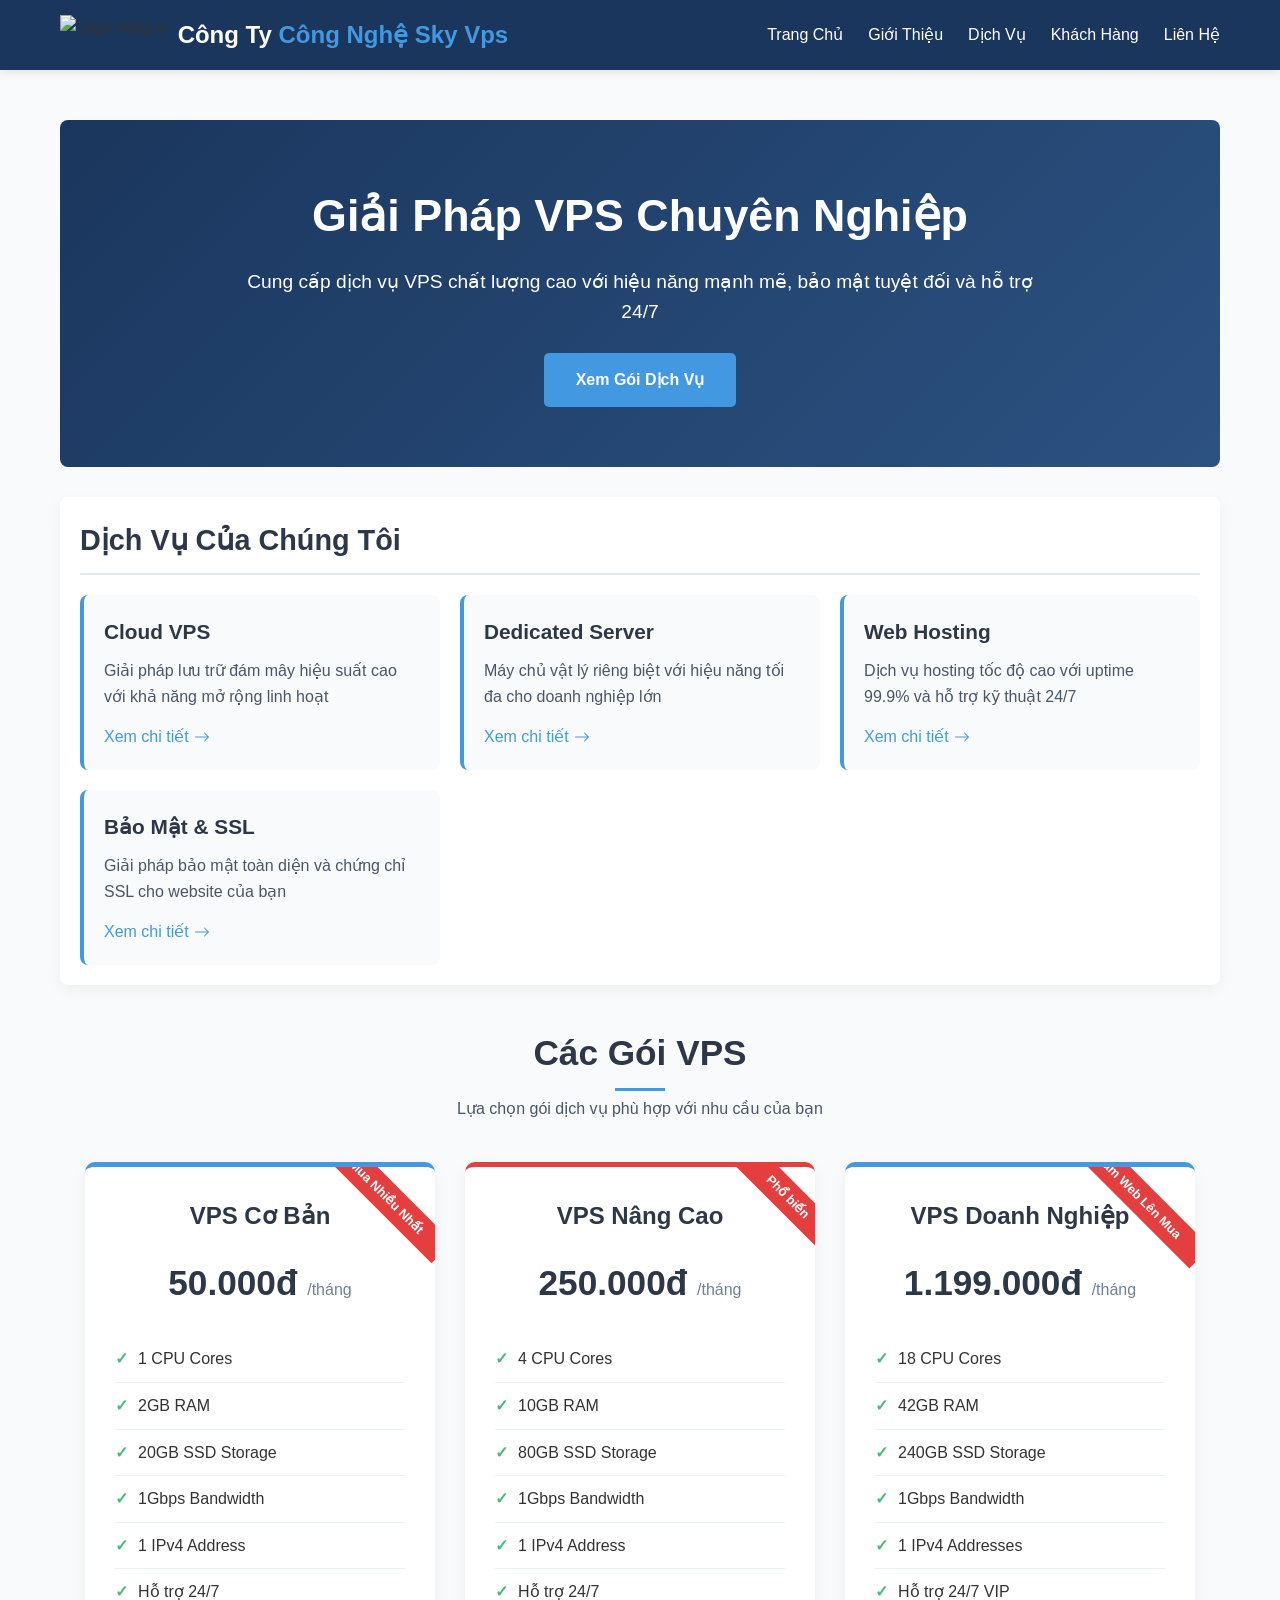
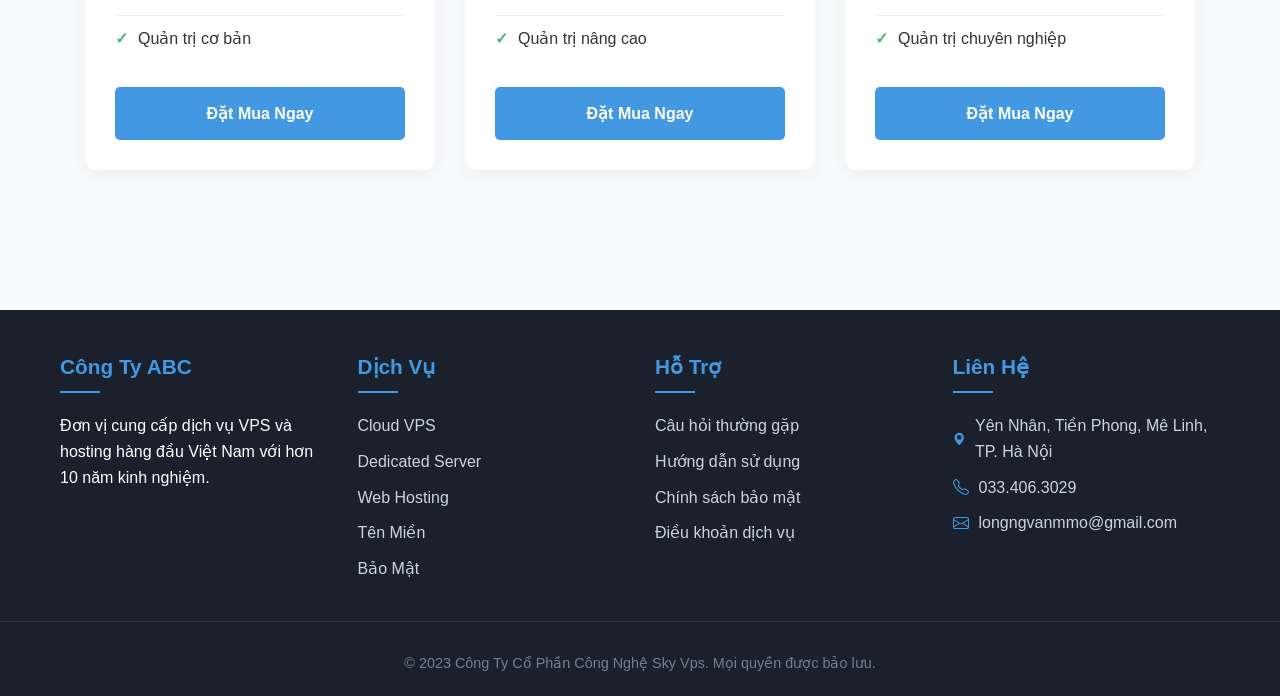
==== index.html @ 47dfc9ba "index.html" ====
<!DOCTYPE html>
<html lang="vi">
<head>
    <meta charset="UTF-8">
    <meta name="viewport" content="width=device-width, initial-scale=1.0">
    <title>Dịch Vụ VPS Chuyên Nghiệp | Công Ty Công Nghệ Sky Vps</title>
    <style>
        /* Reset CSS */
        * {
            margin: 0;
            padding: 0;
            box-sizing: border-box;
            font-family: 'Segoe UI', Tahoma, Geneva, Verdana, sans-serif;
        }
        
        body {
            background-color: #f8fafc;
            color: #333;
            line-height: 1.6;
        }
        
        /* Header & Navigation */
        .company-header {
            background-color: #1a365d;
            padding: 15px 0;
            box-shadow: 0 2px 10px rgba(0, 0, 0, 0.1);
        }
        
        .header-container {
            max-width: 1200px;
            margin: 0 auto;
            display: flex;
            justify-content: space-between;
            align-items: center;
            padding: 0 20px;
        }
        
        .logo {
            display: flex;
            align-items: center;
        }
        
        .logo img {
            height: 40px;
            margin-right: 10px;
        }
        
        .logo-text {
            color: white;
            font-weight: bold;
            font-size: 1.5rem;
        }
        
        .logo-text span {
            color: #4299e1;
        }
        
        nav ul {
            display: flex;
            list-style: none;
        }
        
        nav ul li {
            margin-left: 25px;
            position: relative;
        }
        
        nav ul li a {
            color: white;
            text-decoration: none;
            font-weight: 500;
            transition: color 0.3s;
            padding: 5px 0;
            position: relative;
        }
        
        nav ul li a:hover {
            color: #4299e1;
        }
        
        nav ul li a::after {
            content: '';
            position: absolute;
            width: 0;
            height: 2px;
            background: #4299e1;
            bottom: 0;
            left: 0;
            transition: width 0.3s;
        }
        
        nav ul li a:hover::after {
            width: 100%;
        }
        
        /* Main Content */
        .container {
            max-width: 1200px;
            margin: 0 auto;
            padding: 20px;
        }
        
        .hero {
            background: linear-gradient(135deg, #1a365d 0%, #2c5282 100%);
            color: white;
            padding: 60px 20px;
            text-align: center;
            border-radius: 8px;
            margin: 30px 0;
            position: relative;
            overflow: hidden;
        }
        
        .hero::before {
            content: '';
            position: absolute;
            top: 0;
            right: 0;
            bottom: 0;
            left: 0;
            background: url('https://images.unsplash.com/photo-1551434678-e076c223a692?ixlib=rb-1.2.1&auto=format&fit=crop&w=1350&q=80') no-repeat center center;
            background-size: cover;
            opacity: 0.2;
        }
        
        .hero h1 {
            font-size: 2.8rem;
            margin-bottom: 15px;
            position: relative;
        }
        
        .hero p {
            font-size: 1.2rem;
            max-width: 800px;
            margin: 0 auto 25px;
            position: relative;
        }
        
        .cta-button {
            display: inline-block;
            background: #4299e1;
            color: white;
            padding: 12px 30px;
            border-radius: 5px;
            text-decoration: none;
            font-weight: bold;
            transition: all 0.3s;
            position: relative;
            border: 2px solid transparent;
        }
        
        .cta-button:hover {
            background: transparent;
            border-color: #4299e1;
            transform: translateY(-3px);
            box-shadow: 0 5px 15px rgba(66, 153, 225, 0.3);
        }
        
        /* Services Menu */
        .services-menu {
            background: white;
            border-radius: 8px;
            box-shadow: 0 5px 15px rgba(0, 0, 0, 0.05);
            padding: 20px;
            margin-bottom: 40px;
        }
        
        .services-menu h2 {
            color: #2d3748;
            font-size: 1.8rem;
            margin-bottom: 20px;
            padding-bottom: 10px;
            border-bottom: 2px solid #e2e8f0;
        }
        
        .services-grid {
            display: grid;
            grid-template-columns: repeat(auto-fill, minmax(280px, 1fr));
            gap: 20px;
        }
        
        .service-card {
            background: #f8fafc;
            border-radius: 8px;
            padding: 20px;
            transition: all 0.3s;
            border-left: 4px solid #4299e1;
        }
        
        .service-card:hover {
            transform: translateY(-5px);
            box-shadow: 0 10px 20px rgba(0, 0, 0, 0.1);
        }
        
        .service-card h3 {
            color: #2d3748;
            margin-bottom: 10px;
            font-size: 1.3rem;
        }
        
        .service-card p {
            color: #4a5568;
            margin-bottom: 15px;
        }
        
        .service-link {
            color: #4299e1;
            text-decoration: none;
            font-weight: 500;
            display: inline-flex;
            align-items: center;
        }
        
        .service-link:hover {
            text-decoration: underline;
        }
        
        .service-link svg {
            margin-left: 5px;
            transition: transform 0.3s;
        }
        
        .service-link:hover svg {
            transform: translateX(5px);
        }
        
        /* VPS Plans */
        .section-title {
            text-align: center;
            margin-bottom: 40px;
        }
        
        .section-title h2 {
            font-size: 2.2rem;
            color: #2d3748;
            margin-bottom: 15px;
            position: relative;
            display: inline-block;
        }
        
        .section-title h2::after {
            content: '';
            position: absolute;
            width: 50px;
            height: 3px;
            background: #4299e1;
            bottom: -10px;
            left: 50%;
            transform: translateX(-50%);
        }
        
        .section-title p {
            color: #4a5568;
            max-width: 700px;
            margin: 0 auto;
        }
        
        .plans {
            display: flex;
            flex-wrap: wrap;
            justify-content: center;
            gap: 30px;
            margin-bottom: 60px;
        }
        
        .plan {
            background: white;
            border-radius: 10px;
            box-shadow: 0 5px 15px rgba(0, 0, 0, 0.05);
            padding: 30px;
            flex: 1;
            min-width: 280px;
            max-width: 350px;
            transition: all 0.3s ease;
            border-top: 5px solid #4299e1;
            position: relative;
            overflow: hidden;
        }
        
        .plan:hover {
            transform: translateY(-10px);
            box-shadow: 0 15px 30px rgba(0, 0, 0, 0.1);
        }
        
        .popular-badge {
            position: absolute;
            top: 15px;
            right: -30px;
            background: #e53e3e;
            color: white;
            padding: 5px 30px;
            transform: rotate(45deg);
            font-size: 0.8rem;
            font-weight: bold;
        }
        
        .plan.popular {
            border-top-color: #e53e3e;
        }
        
        .plan h3 {
            color: #2d3748;
            font-size: 1.5rem;
            margin-bottom: 15px;
            text-align: center;
        }
        
        .price {
            font-size: 2.2rem;
            color: #2d3748;
            text-align: center;
            margin: 20px 0;
            font-weight: bold;
        }
        
        .price span {
            font-size: 1rem;
            color: #718096;
            font-weight: normal;
        }
        
        .features {
            list-style: none;
            margin: 25px 0;
        }
        
        .features li {
            padding: 10px 0;
            border-bottom: 1px solid #edf2f7;
            display: flex;
            align-items: center;
        }
        
        .features li::before {
            content: '✓';
            color: #48bb78;
            margin-right: 10px;
            font-weight: bold;
        }
        
        .features li:last-child {
            border-bottom: none;
        }
        
        .btn {
            display: block;
            background: #4299e1;
            color: white;
            text-align: center;
            padding: 12px;
            border-radius: 5px;
            text-decoration: none;
            font-weight: bold;
            transition: all 0.3s ease;
            margin-top: 20px;
            border: 2px solid transparent;
        }
        
        .btn:hover {
            background: white;
            color: #4299e1;
            border-color: #4299e1;
        }
        
        /* Footer */
        footer {
            background: #1a202c;
            color: white;
            padding: 40px 0 20px;
            margin-top: 60px;
        }
        
        .footer-container {
            max-width: 1200px;
            margin: 0 auto;
            display: grid;
            grid-template-columns: repeat(auto-fit, minmax(250px, 1fr));
            gap: 30px;
            padding: 0 20px;
        }
        
        .footer-column h3 {
            color: #4299e1;
            margin-bottom: 20px;
            font-size: 1.3rem;
            position: relative;
            padding-bottom: 10px;
        }
        
        .footer-column h3::after {
            content: '';
            position: absolute;
            width: 40px;
            height: 2px;
            background: #4299e1;
            bottom: 0;
            left: 0;
        }
        
        .footer-column ul {
            list-style: none;
        }
        
        .footer-column ul li {
            margin-bottom: 10px;
        }
        
        .footer-column ul li a {
            color: #cbd5e0;
            text-decoration: none;
            transition: color 0.3s;
        }
        
        .footer-column ul li a:hover {
            color: #4299e1;
        }
        
        .contact-info {
            color: #cbd5e0;
        }
        
        .contact-info p {
            margin-bottom: 10px;
            display: flex;
            align-items: center;
        }
        
        .contact-info svg {
            margin-right: 10px;
            color: #4299e1;
        }
        
        .copyright {
            text-align: center;
            padding-top: 30px;
            margin-top: 30px;
            border-top: 1px solid #2d3748;
            color: #718096;
            font-size: 0.9rem;
        }
        
        /* Responsive */
        @media (max-width: 768px) {
            .header-container {
                flex-direction: column;
                text-align: center;
            }
            
            nav ul {
                margin-top: 20px;
                flex-wrap: wrap;
                justify-content: center;
            }
            
            nav ul li {
                margin: 5px 15px;
            }
            
            .hero h1 {
                font-size: 2rem;
            }
            
            .plans {
                flex-direction: column;
                align-items: center;
            }
            
            .plan {
                width: 100%;
                max-width: 100%;
            }
        }
    </style>
</head>
<body>
    <!-- Header with Navigation -->
    <header class="company-header">
        <div class="header-container">
            <div class="logo">
                <img src="https://via.placeholder.com/40x40" alt="Logo công ty">
                <div class="logo-text">Công Ty <span>Công Nghệ Sky Vps</span></div>
            </div>
            <nav>
                <ul>
                    <li><a href="#">Trang Chủ</a></li>
                    <li><a href="#">Giới Thiệu</a></li>
                    <li><a href="#">Dịch Vụ</a></li>
                    <li><a href="#">Khách Hàng</a></li>
                    <li><a href="#">Liên Hệ</a></li>
                </ul>
            </nav>
        </div>
    </header>
    
    <div class="container">
        <!-- Hero Section -->
        <section class="hero">
            <h1>Giải Pháp VPS Chuyên Nghiệp</h1>
            <p>Cung cấp dịch vụ VPS chất lượng cao với hiệu năng mạnh mẽ, bảo mật tuyệt đối và hỗ trợ 24/7</p>
            <a href="#vps-plans" class="cta-button">Xem Gói Dịch Vụ</a>
        </section>
        
        <!-- Services Menu -->
        <section class="services-menu">
            <h2>Dịch Vụ Của Chúng Tôi</h2>
            <div class="services-grid">
                <div class="service-card">
                    <h3>Cloud VPS</h3>
                    <p>Giải pháp lưu trữ đám mây hiệu suất cao với khả năng mở rộng linh hoạt</p>
                    <a href="#" class="service-link">
                        Xem chi tiết
                        <svg width="16" height="16" fill="currentColor" viewBox="0 0 16 16">
                            <path fill-rule="evenodd" d="M1 8a.5.5 0 0 1 .5-.5h11.793l-3.147-3.146a.5.5 0 0 1 .708-.708l4 4a.5.5 0 0 1 0 .708l-4 4a.5.5 0 0 1-.708-.708L13.293 8.5H1.5A.5.5 0 0 1 1 8z"/>
                        </svg>
                    </a>
                </div>
                
                <div class="service-card">
                    <h3>Dedicated Server</h3>
                    <p>Máy chủ vật lý riêng biệt với hiệu năng tối đa cho doanh nghiệp lớn</p>
                    <a href="#" class="service-link">
                        Xem chi tiết
                        <svg width="16" height="16" fill="currentColor" viewBox="0 0 16 16">
                            <path fill-rule="evenodd" d="M1 8a.5.5 0 0 1 .5-.5h11.793l-3.147-3.146a.5.5 0 0 1 .708-.708l4 4a.5.5 0 0 1 0 .708l-4 4a.5.5 0 0 1-.708-.708L13.293 8.5H1.5A.5.5 0 0 1 1 8z"/>
                        </svg>
                    </a>
                </div>
                
                <div class="service-card">
                    <h3>Web Hosting</h3>
                    <p>Dịch vụ hosting tốc độ cao với uptime 99.9% và hỗ trợ kỹ thuật 24/7</p>
                    <a href="#" class="service-link">
                        Xem chi tiết
                        <svg width="16" height="16" fill="currentColor" viewBox="0 0 16 16">
                            <path fill-rule="evenodd" d="M1 8a.5.5 0 0 1 .5-.5h11.793l-3.147-3.146a.5.5 0 0 1 .708-.708l4 4a.5.5 0 0 1 0 .708l-4 4a.5.5 0 0 1-.708-.708L13.293 8.5H1.5A.5.5 0 0 1 1 8z"/>
                        </svg>
                    </a>
                </div>
                
                <div class="service-card">
                    <h3>Bảo Mật & SSL</h3>
                    <p>Giải pháp bảo mật toàn diện và chứng chỉ SSL cho website của bạn</p>
                    <a href="#" class="service-link">
                        Xem chi tiết
                        <svg width="16" height="16" fill="currentColor" viewBox="0 0 16 16">
                            <path fill-rule="evenodd" d="M1 8a.5.5 0 0 1 .5-.5h11.793l-3.147-3.146a.5.5 0 0 1 .708-.708l4 4a.5.5 0 0 1 0 .708l-4 4a.5.5 0 0 1-.708-.708L13.293 8.5H1.5A.5.5 0 0 1 1 8z"/>
                        </svg>
                    </a>
                </div>
            </div>
        </section>
        
        <!-- VPS Plans -->
        <section id="vps-plans">
            <div class="section-title">
                <h2>Các Gói VPS</h2>
                <p>Lựa chọn gói dịch vụ phù hợp với nhu cầu của bạn</p>
            </div>
            
            <div class="plans">
                <div class="plan">
                    <div class="popular-badge">Mua Nhiều Nhất</div>
                    <h3>VPS Cơ Bản</h3>
                    <div class="price">50.000đ <span>/tháng</span></div>
                    <ul class="features">
                        <li>1 CPU Cores</li>
                        <li>2GB RAM</li>
                        <li>20GB SSD Storage</li>
                        <li>1Gbps Bandwidth</li>
                        <li>1 IPv4 Address</li>
                        <li>Hỗ trợ 24/7</li>
                        <li>Quản trị cơ bản</li>
                    </ul>
                    <a href="payment.html?plan=VPS Cơ Bản&price=50000" class="btn">Đặt Mua Ngay</a>
                </div>
                
                <div class="plan popular">
                    <div class="popular-badge">Phổ biến</div>
                    <h3>VPS Nâng Cao</h3>
                    <div class="price">250.000đ <span>/tháng</span></div>
                    <ul class="features">
                        <li>4 CPU Cores</li>
                        <li>10GB RAM</li>
                        <li>80GB SSD Storage</li>
                        <li>1Gbps Bandwidth</li>
                        <li>1 IPv4 Address</li>
                        <li>Hỗ trợ 24/7</li>
                        <li>Quản trị nâng cao</li>
                    </ul>
                    <a href="payment.html?plan=VPS Nâng Cao&price=250000" class="btn">Đặt Mua Ngay</a>
                </div>
                
                <div class="plan">
                    <div class="popular-badge">Làm Web Lên Mua</div>
                    <h3>VPS Doanh Nghiệp</h3>
                    <div class="price">1.199.000đ <span>/tháng</span></div>
                    <ul class="features">
                        <li>18 CPU Cores</li>
                        <li>42GB RAM</li>
                        <li>240GB SSD Storage</li>
                        <li>1Gbps Bandwidth</li>
                        <li>1 IPv4 Addresses</li>
                        <li>Hỗ trợ 24/7 VIP</li>
                        <li>Quản trị chuyên nghiệp</li>
                    </ul>
                    <a href="payment.html?plan=VPS Doanh Nghiệp&price=1199000" class="btn">Đặt Mua Ngay</a>
                </div>
            </div>
        </section>
    </div>
    
    <!-- Footer -->
    <footer>
        <div class="footer-container">
            <div class="footer-column">
                <h3>Công Ty ABC</h3>
                <p>Đơn vị cung cấp dịch vụ VPS và hosting hàng đầu Việt Nam với hơn 10 năm kinh nghiệm.</p>
            </div>
            
            <div class="footer-column">
                <h3>Dịch Vụ</h3>
                <ul>
                    <li><a href="#">Cloud VPS</a></li>
                    <li><a href="#">Dedicated Server</a></li>
                    <li><a href="#">Web Hosting</a></li>
                    <li><a href="#">Tên Miền</a></li>
                    <li><a href="#">Bảo Mật</a></li>
                </ul>
            </div>
            
            <div class="footer-column">
                <h3>Hỗ Trợ</h3>
                <ul>
                    <li><a href="#">Câu hỏi thường gặp</a></li>
                    <li><a href="#">Hướng dẫn sử dụng</a></li>
                    <li><a href="#">Chính sách bảo mật</a></li>
                    <li><a href="#">Điều khoản dịch vụ</a></li>
                </ul>
            </div>
            
            <div class="footer-column">
                <h3>Liên Hệ</h3>
                <div class="contact-info">
                    <p>
                        <svg width="16" height="16" fill="currentColor" viewBox="0 0 16 16">
                            <path d="M8 16s6-5.686 6-10A6 6 0 0 0 2 6c0 4.314 6 10 6 10zm0-7a3 3 0 1 1 0-6 3 3 0 0 1 0 6z"/>
                        </svg>
                        Yên Nhân, Tiền Phong, Mê Linh, TP. Hà Nội
                    </p>
                    <p>
                        <svg width="16" height="16" fill="currentColor" viewBox="0 0 16 16">
                            <path d="M3.654 1.328a.678.678 0 0 0-1.015-.063L1.605 2.3c-.483.484-.661 1.169-.45 1.77a17.568 17.568 0 0 0 4.168 6.608 17.569 17.569 0 0 0 6.608 4.168c.601.211 1.286.033 1.77-.45l1.034-1.034a.678.678 0 0 0-.063-1.015l-2.307-1.794a.678.678 0 0 0-.58-.122l-2.19.547a1.745 1.745 0 0 1-1.657-.459L5.482 8.062a1.745 1.745 0 0 1-.46-1.657l.548-2.19a.678.678 0 0 0-.122-.58L3.654 1.328zM1.884.511a1.745 1.745 0 0 1 2.612.163L6.29 2.98c.329.423.445.974.315 1.494l-.547 2.19a.678.678 0 0 0 .178.643l2.457 2.457a.678.678 0 0 0 .644.178l2.189-.547a1.745 1.745 0 0 1 1.494.315l2.306 1.794c.829.645.905 1.87.163 2.611l-1.034 1.034c-.74.74-1.846 1.065-2.877.702a18.634 18.634 0 0 1-7.01-4.42 18.634 18.634 0 0 1-4.42-7.009c-.362-1.03-.037-2.137.703-2.877L1.885.511z"/>
                        </svg>
                        033.406.3029
                    </p>
                    <p>
                        <svg width="16" height="16" fill="currentColor" viewBox="0 0 16 16">
                            <path d="M0 4a2 2 0 0 1 2-2h12a2 2 0 0 1 2 2v8a2 2 0 0 1-2 2H2a2 2 0 0 1-2-2V4zm2-1a1 1 0 0 0-1 1v.217l7 4.2 7-4.2V4a1 1 0 0 0-1-1H2zm13 2.383-4.758 2.855L15 11.114v-5.73zm-.034 6.878L9.271 8.82 8 9.583 6.728 8.82l-5.694 3.44A1 1 0 0 0 2 13h12a1 1 0 0 0 .966-.739zM1 11.114l4.758-2.876L1 5.383v5.73z"/>
                        </svg>
                        longngvanmmo@gmail.com
                    </p>
                </div>
            </div>
        </div>
        
        <div class="copyright">
            <p>© 2023 Công Ty Cổ Phần Công Nghệ Sky Vps. Mọi quyền được bảo lưu.</p>
        </div>
    </footer>
</body>
</html>
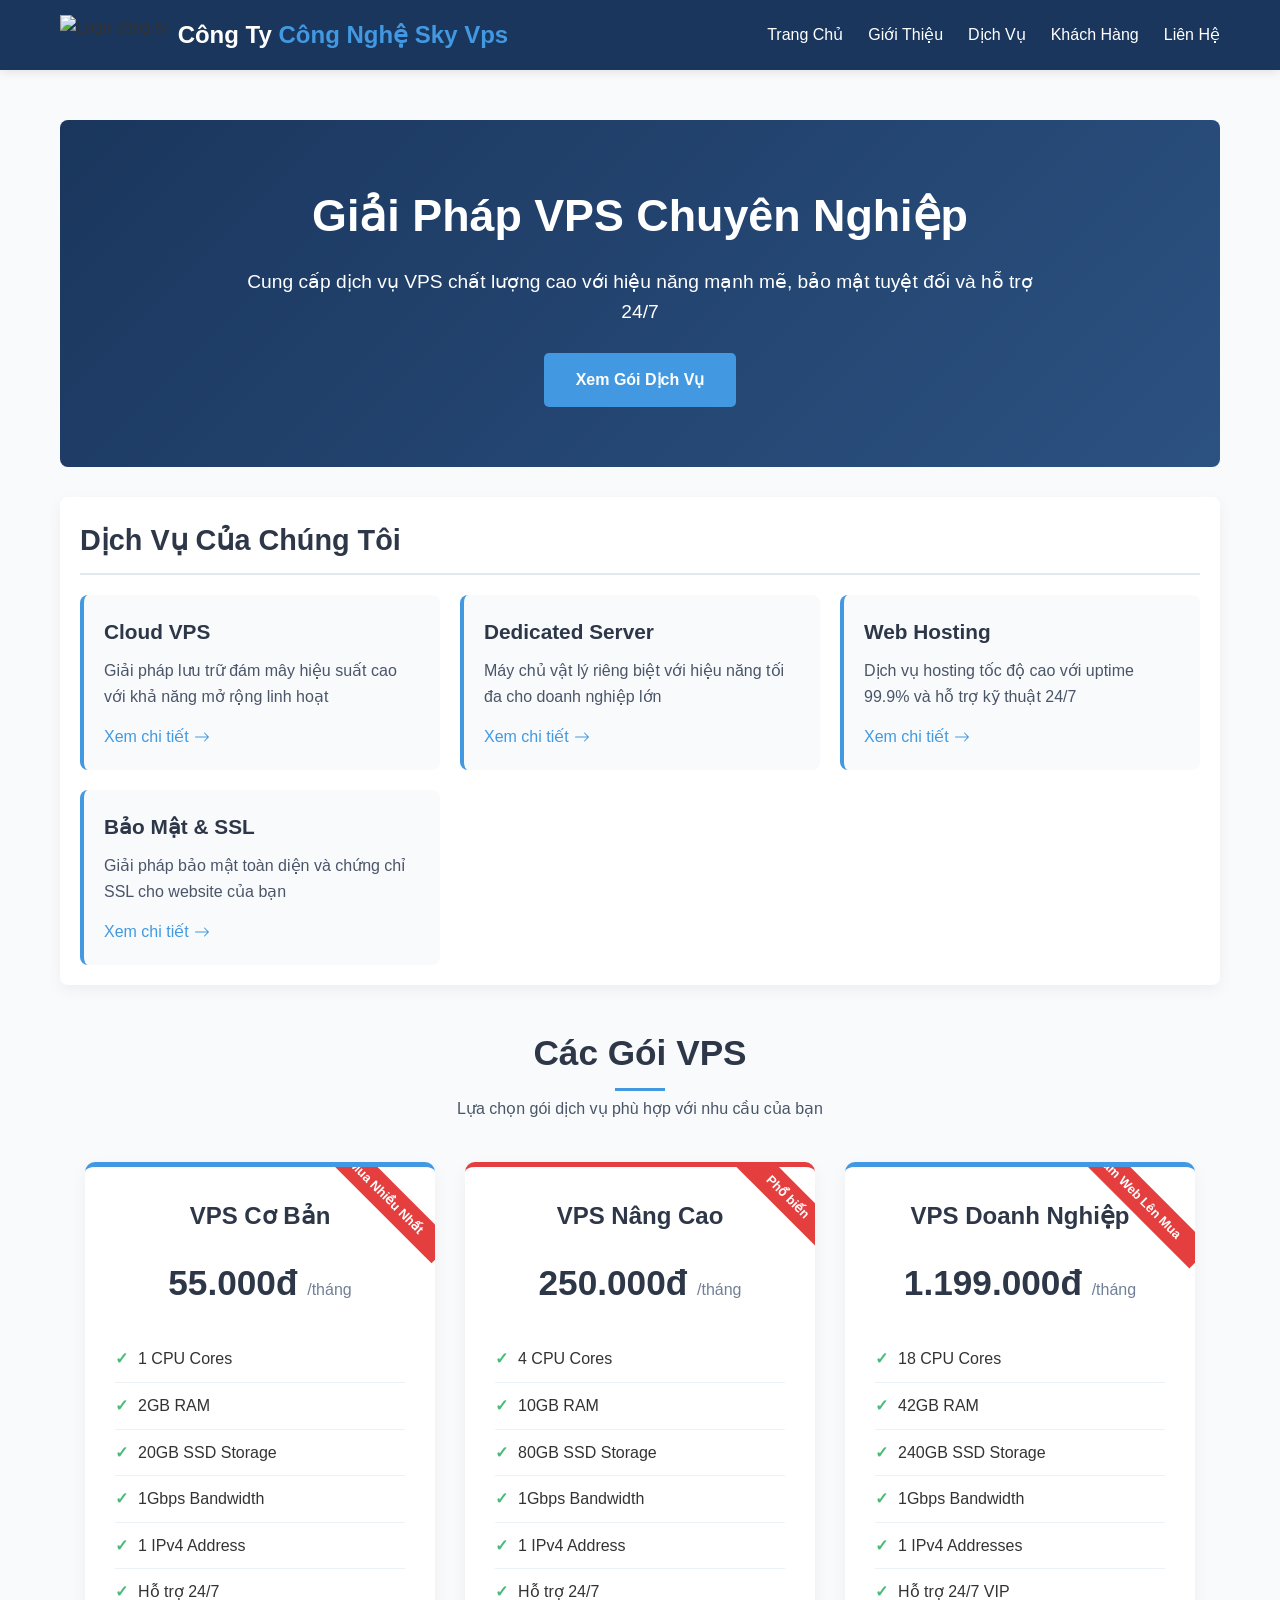
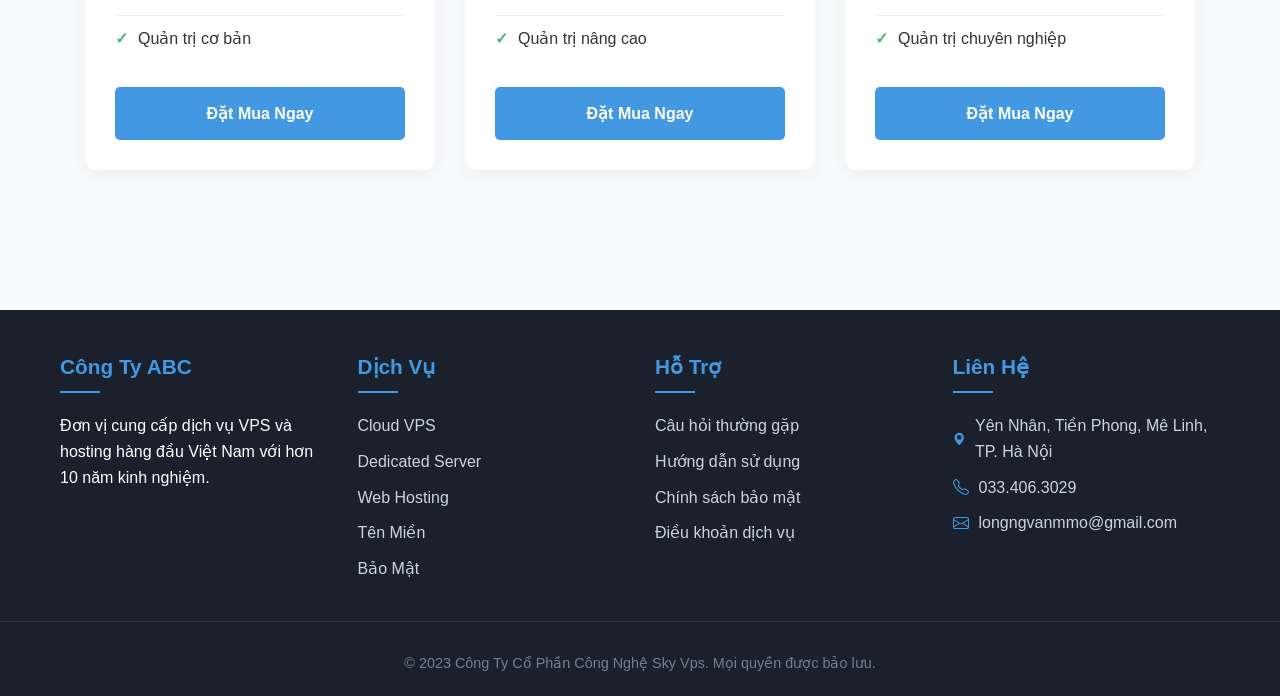
==== commit 7bf62679: "index.html" ====
--- a/index.html
+++ b/index.html
@@ -562,7 +562,7 @@
                 <div class="plan">
                     <div class="popular-badge">Mua Nhiều Nhất</div>
                     <h3>VPS Cơ Bản</h3>
-                    <div class="price">50.000đ <span>/tháng</span></div>
+                    <div class="price">55.000đ <span>/tháng</span></div>
                     <ul class="features">
                         <li>1 CPU Cores</li>
                         <li>2GB RAM</li>
@@ -572,7 +572,7 @@
                         <li>Hỗ trợ 24/7</li>
                         <li>Quản trị cơ bản</li>
                     </ul>
-                    <a href="payment.html?plan=VPS Cơ Bản&price=50000" class="btn">Đặt Mua Ngay</a>
+                    <a href="payment.html?plan=VPS Cơ Bản&price=55000" class="btn">Đặt Mua Ngay</a>
                 </div>
                 
                 <div class="plan popular">
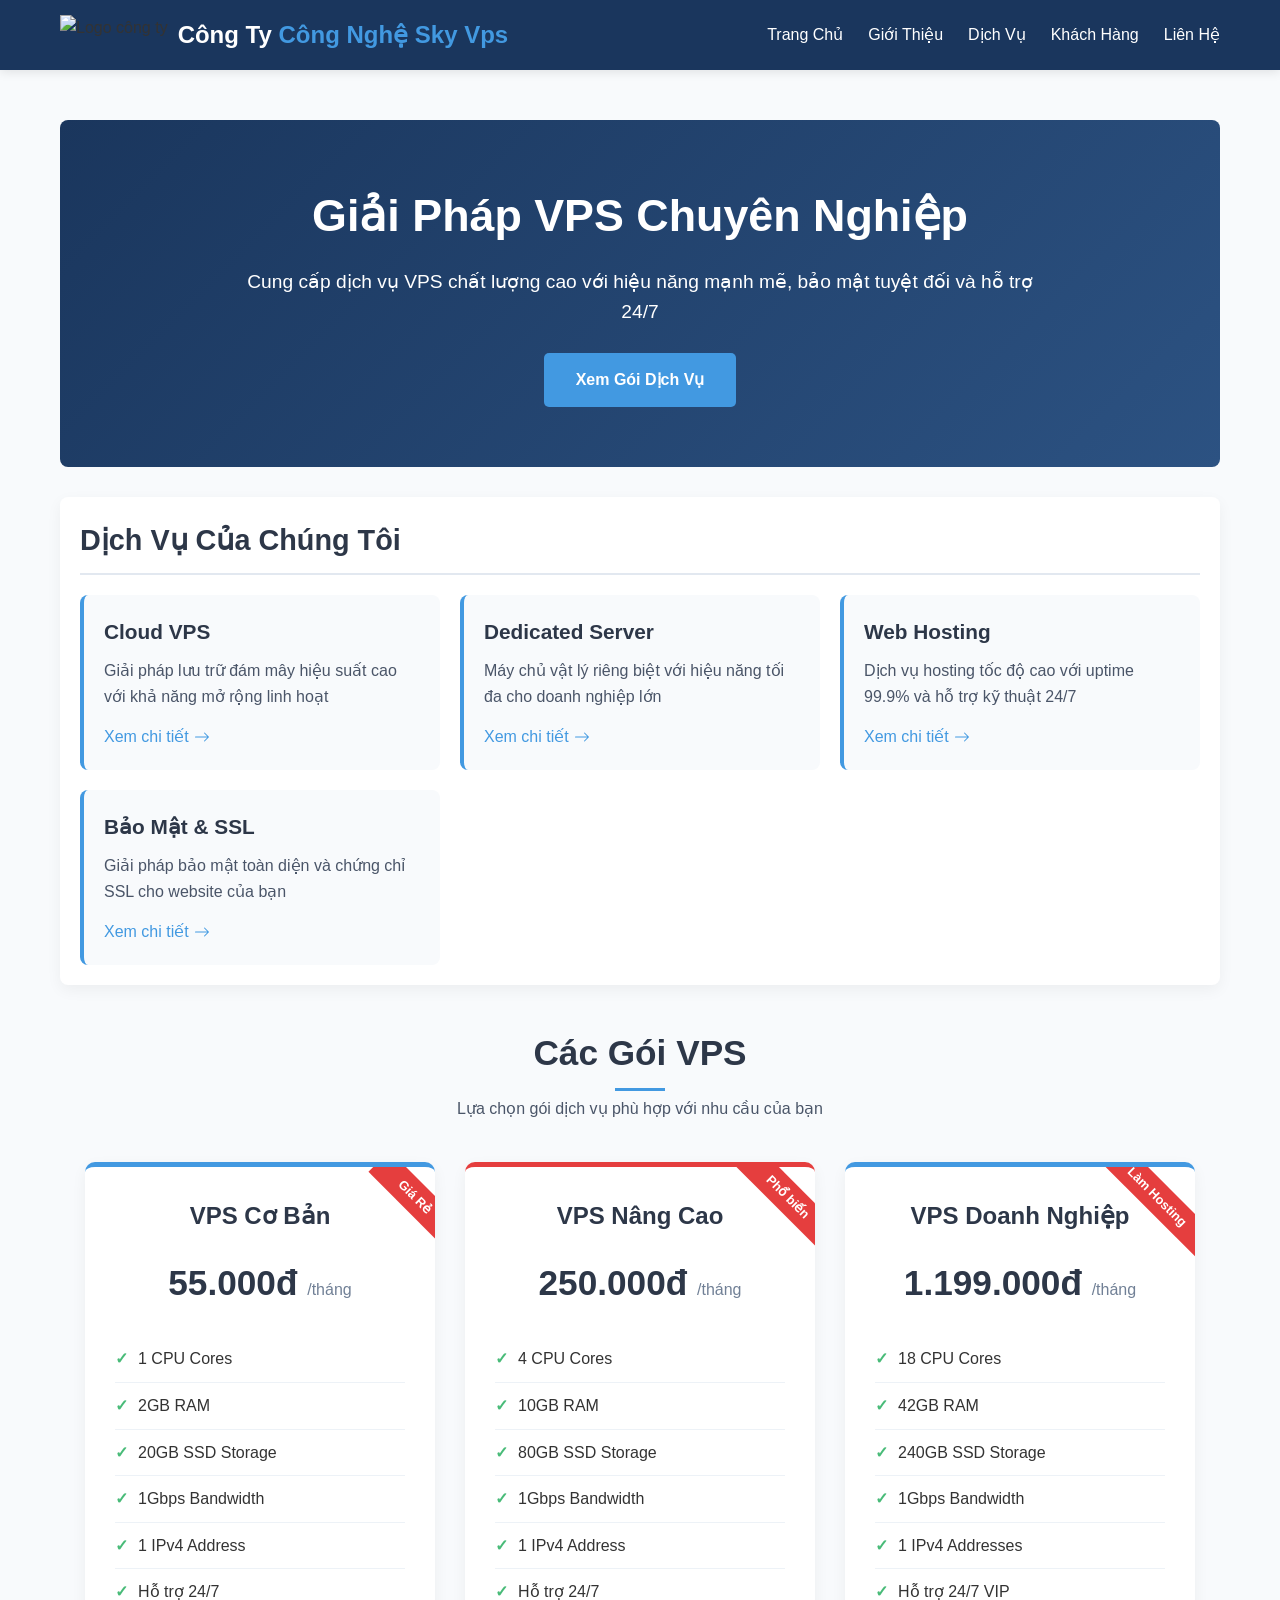
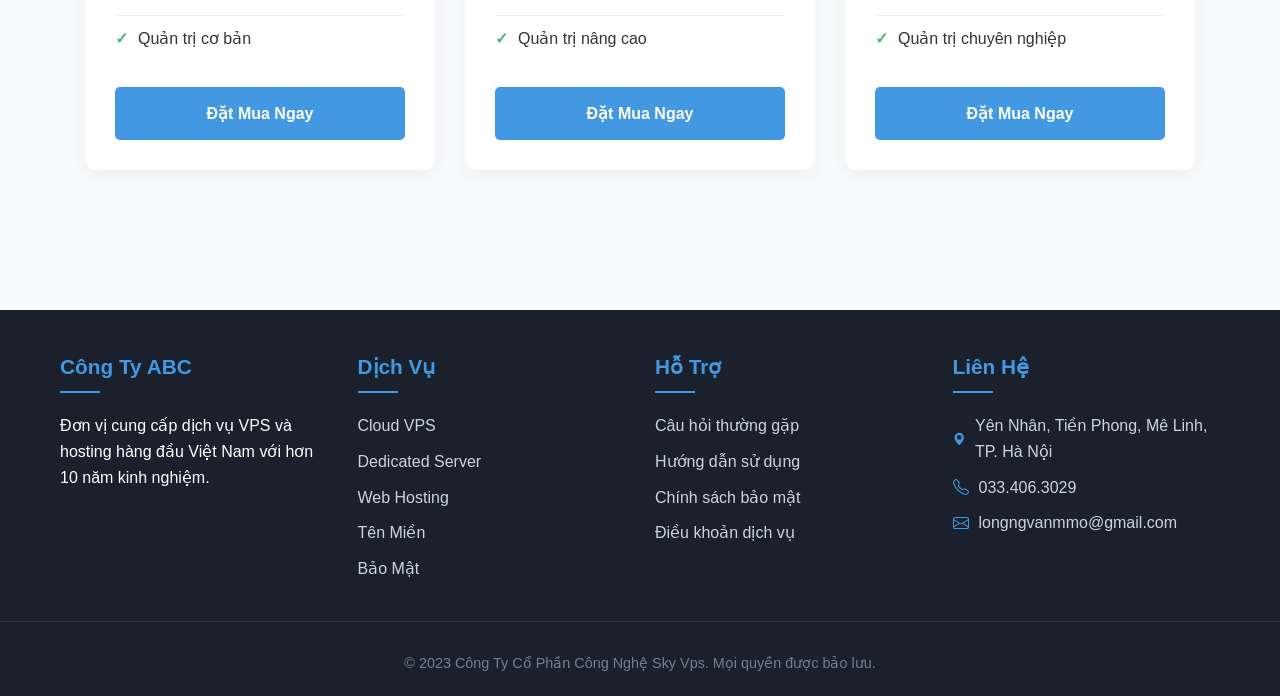
==== commit 869d8ac7: "index.html" ====
--- a/index.html
+++ b/index.html
@@ -560,7 +560,7 @@
             
             <div class="plans">
                 <div class="plan">
-                    <div class="popular-badge">Mua Nhiều Nhất</div>
+                    <div class="popular-badge">Giá Rẻ</div>
                     <h3>VPS Cơ Bản</h3>
                     <div class="price">55.000đ <span>/tháng</span></div>
                     <ul class="features">
@@ -592,7 +592,7 @@
                 </div>
                 
                 <div class="plan">
-                    <div class="popular-badge">Làm Web Lên Mua</div>
+                    <div class="popular-badge">Làm Hosting</div>
                     <h3>VPS Doanh Nghiệp</h3>
                     <div class="price">1.199.000đ <span>/tháng</span></div>
                     <ul class="features">
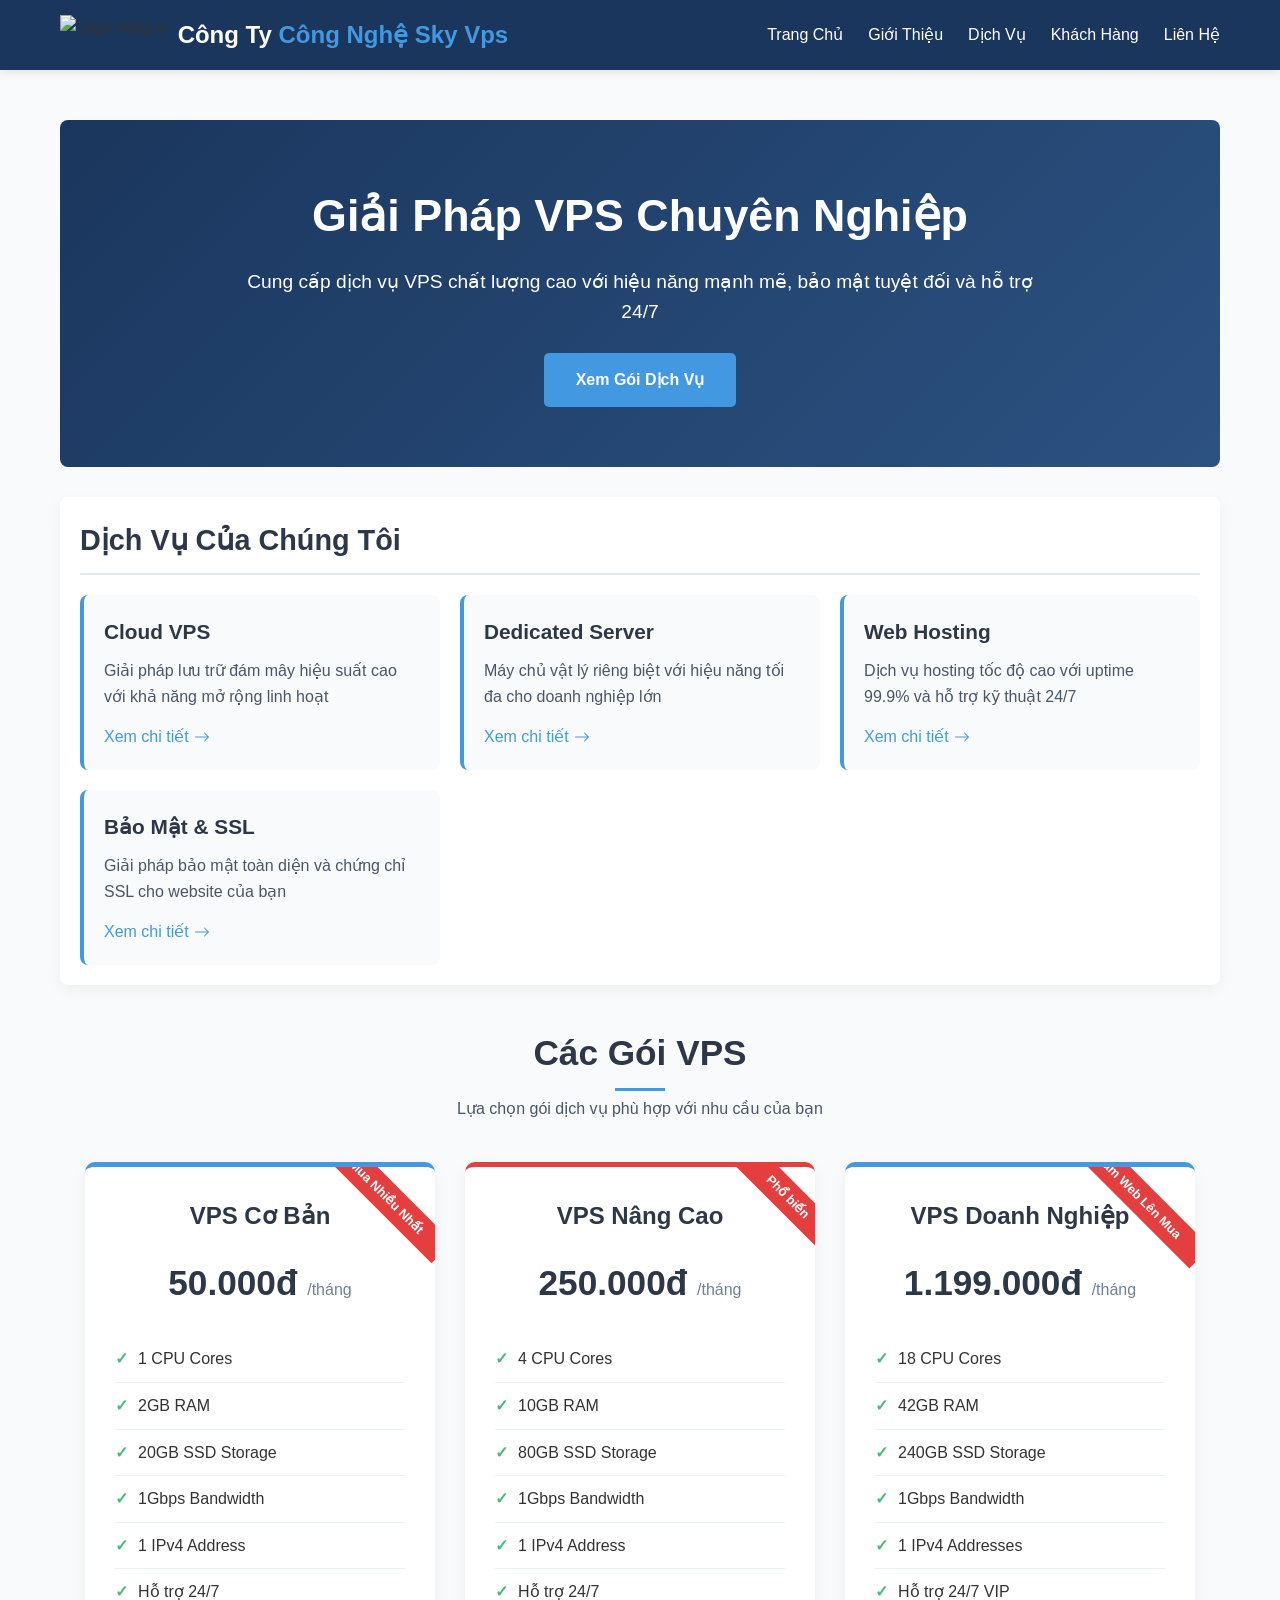
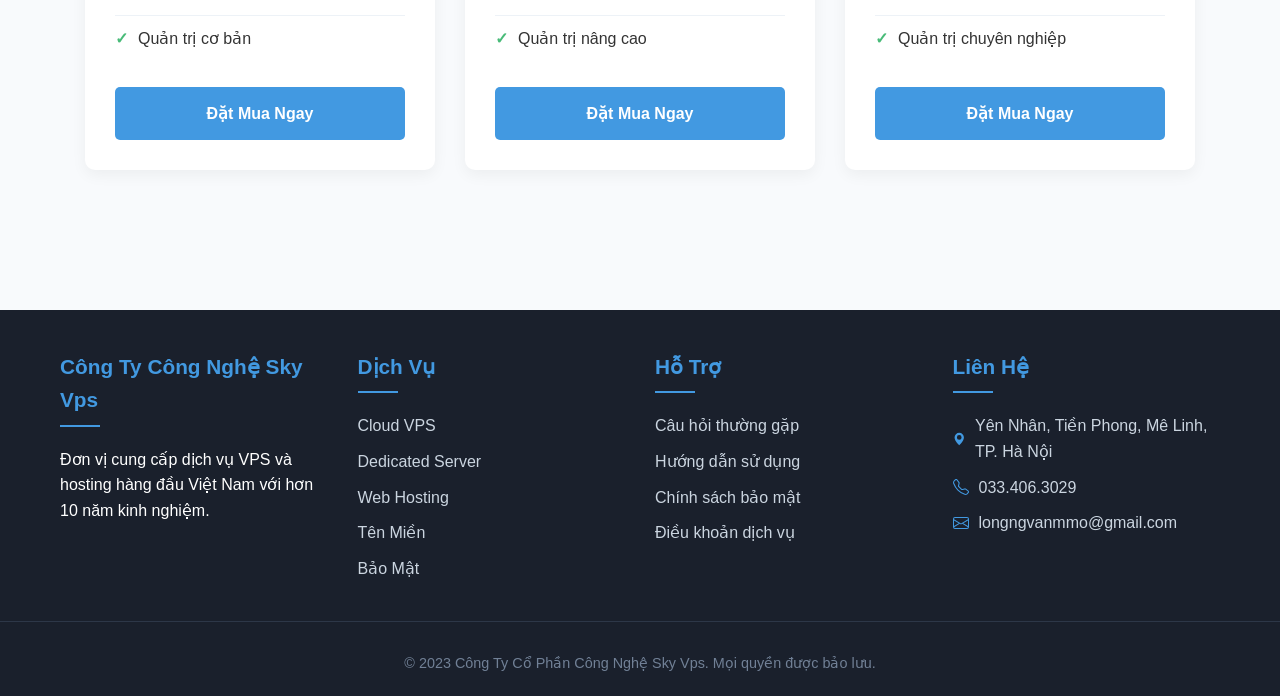
==== commit fe38ae78: "index.html" ====
--- a/index.html
+++ b/index.html
@@ -560,9 +560,9 @@
             
             <div class="plans">
                 <div class="plan">
-                    <div class="popular-badge">Giá Rẻ</div>
+                    <div class="popular-badge">Mua Nhiều Nhất</div>
                     <h3>VPS Cơ Bản</h3>
-                    <div class="price">55.000đ <span>/tháng</span></div>
+                    <div class="price">50.000đ <span>/tháng</span></div>
                     <ul class="features">
                         <li>1 CPU Cores</li>
                         <li>2GB RAM</li>
@@ -572,7 +572,7 @@
                         <li>Hỗ trợ 24/7</li>
                         <li>Quản trị cơ bản</li>
                     </ul>
-                    <a href="payment.html?plan=VPS Cơ Bản&price=55000" class="btn">Đặt Mua Ngay</a>
+                    <a href="payment.html?plan=VPS Cơ Bản&price=50000" class="btn">Đặt Mua Ngay</a>
                 </div>
                 
                 <div class="plan popular">
@@ -592,7 +592,7 @@
                 </div>
                 
                 <div class="plan">
-                    <div class="popular-badge">Làm Hosting</div>
+                    <div class="popular-badge">Làm Web Lên Mua</div>
                     <h3>VPS Doanh Nghiệp</h3>
                     <div class="price">1.199.000đ <span>/tháng</span></div>
                     <ul class="features">
@@ -614,7 +614,7 @@
     <footer>
         <div class="footer-container">
             <div class="footer-column">
-                <h3>Công Ty ABC</h3>
+                <h3>Công Ty Công Nghệ Sky Vps</h3>
                 <p>Đơn vị cung cấp dịch vụ VPS và hosting hàng đầu Việt Nam với hơn 10 năm kinh nghiệm.</p>
             </div>
             
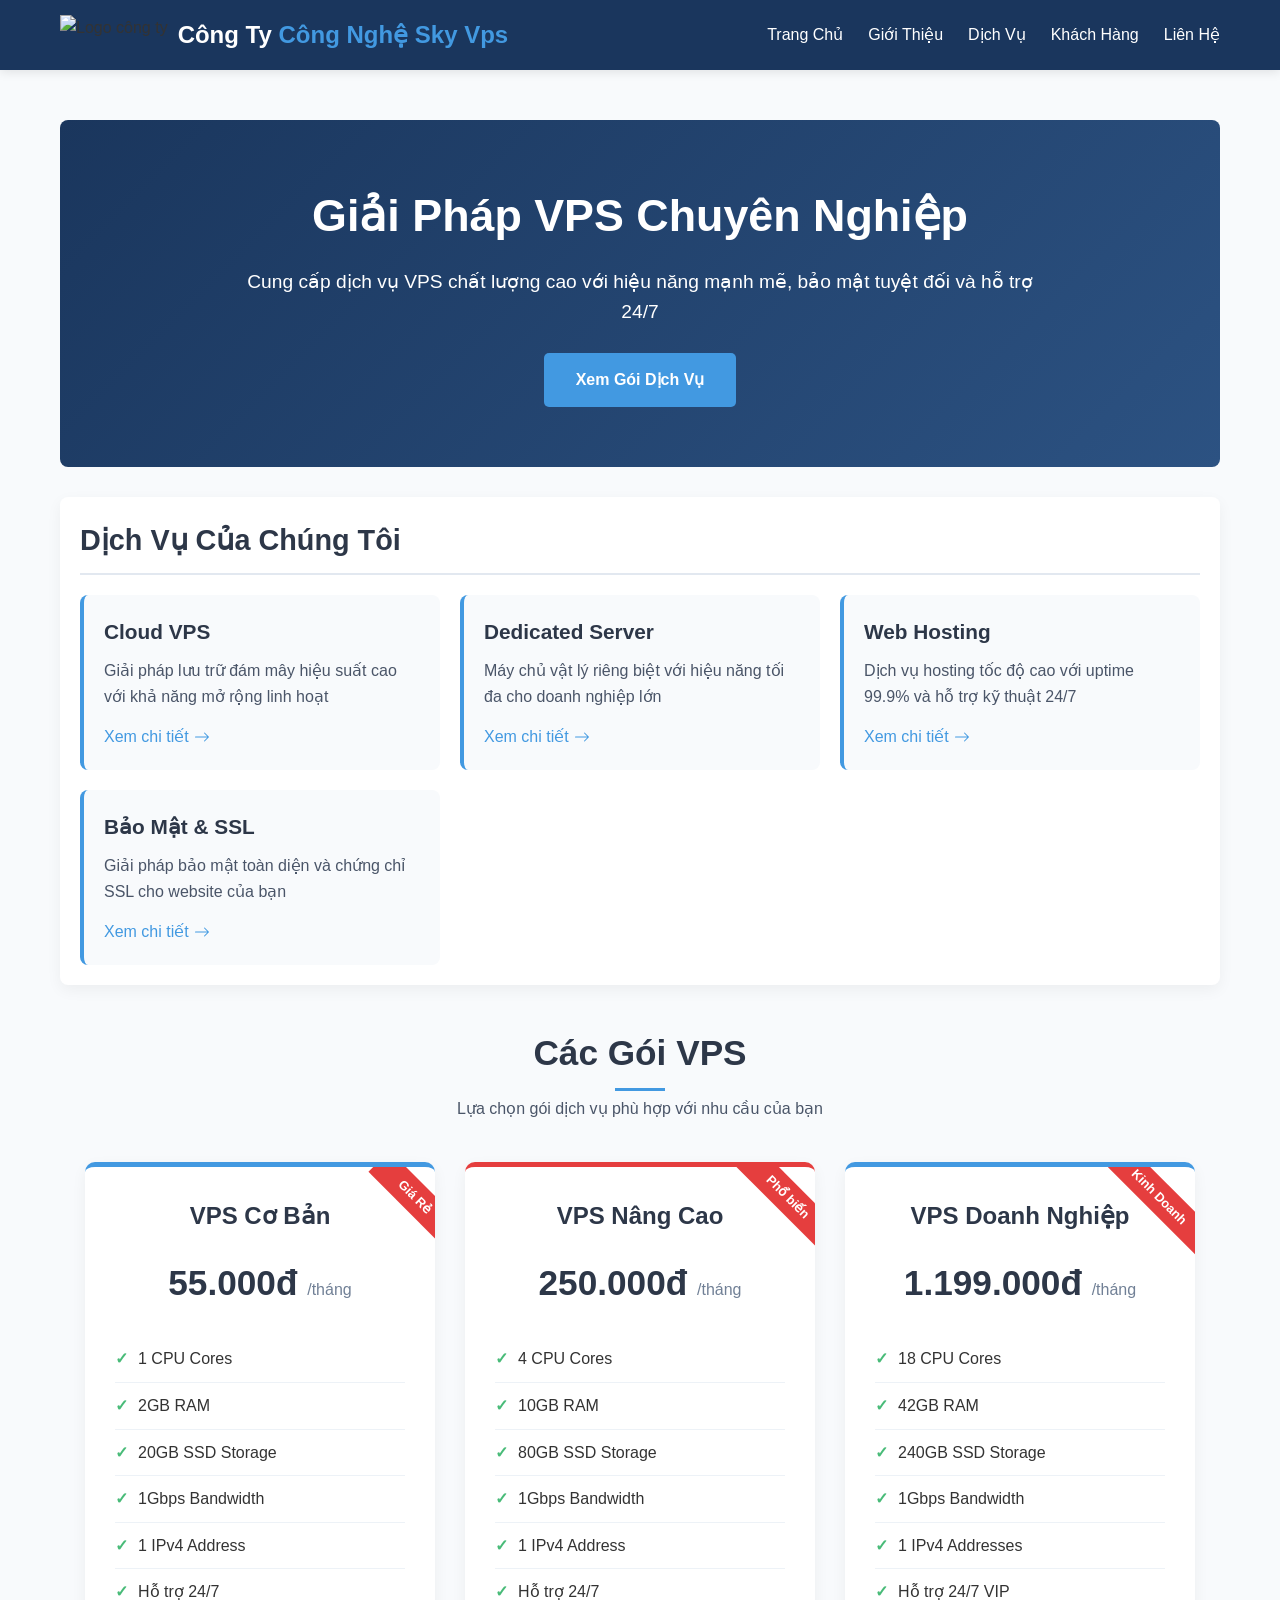
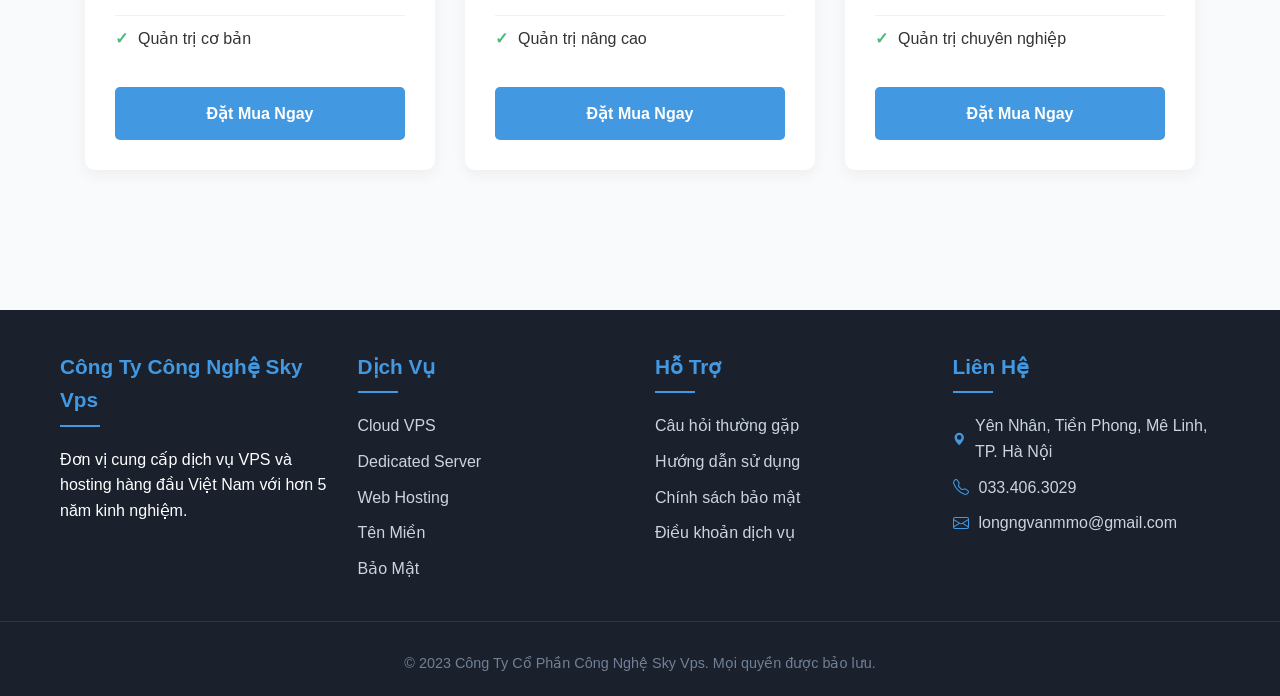
==== commit 3f1d3bad: "index.html" ====
--- a/index.html
+++ b/index.html
@@ -560,9 +560,9 @@
             
             <div class="plans">
                 <div class="plan">
-                    <div class="popular-badge">Mua Nhiều Nhất</div>
+                    <div class="popular-badge">Giá Rẻ</div>
                     <h3>VPS Cơ Bản</h3>
-                    <div class="price">50.000đ <span>/tháng</span></div>
+                    <div class="price">55.000đ <span>/tháng</span></div>
                     <ul class="features">
                         <li>1 CPU Cores</li>
                         <li>2GB RAM</li>
@@ -572,7 +572,7 @@
                         <li>Hỗ trợ 24/7</li>
                         <li>Quản trị cơ bản</li>
                     </ul>
-                    <a href="payment.html?plan=VPS Cơ Bản&price=50000" class="btn">Đặt Mua Ngay</a>
+                    <a href="payment.html?plan=VPS Cơ Bản&price=55000" class="btn">Đặt Mua Ngay</a>
                 </div>
                 
                 <div class="plan popular">
@@ -592,7 +592,7 @@
                 </div>
                 
                 <div class="plan">
-                    <div class="popular-badge">Làm Web Lên Mua</div>
+                    <div class="popular-badge">Kinh Doanh</div>
                     <h3>VPS Doanh Nghiệp</h3>
                     <div class="price">1.199.000đ <span>/tháng</span></div>
                     <ul class="features">
@@ -615,7 +615,7 @@
         <div class="footer-container">
             <div class="footer-column">
                 <h3>Công Ty Công Nghệ Sky Vps</h3>
-                <p>Đơn vị cung cấp dịch vụ VPS và hosting hàng đầu Việt Nam với hơn 10 năm kinh nghiệm.</p>
+                <p>Đơn vị cung cấp dịch vụ VPS và hosting hàng đầu Việt Nam với hơn 5 năm kinh nghiệm.</p>
             </div>
             
             <div class="footer-column">
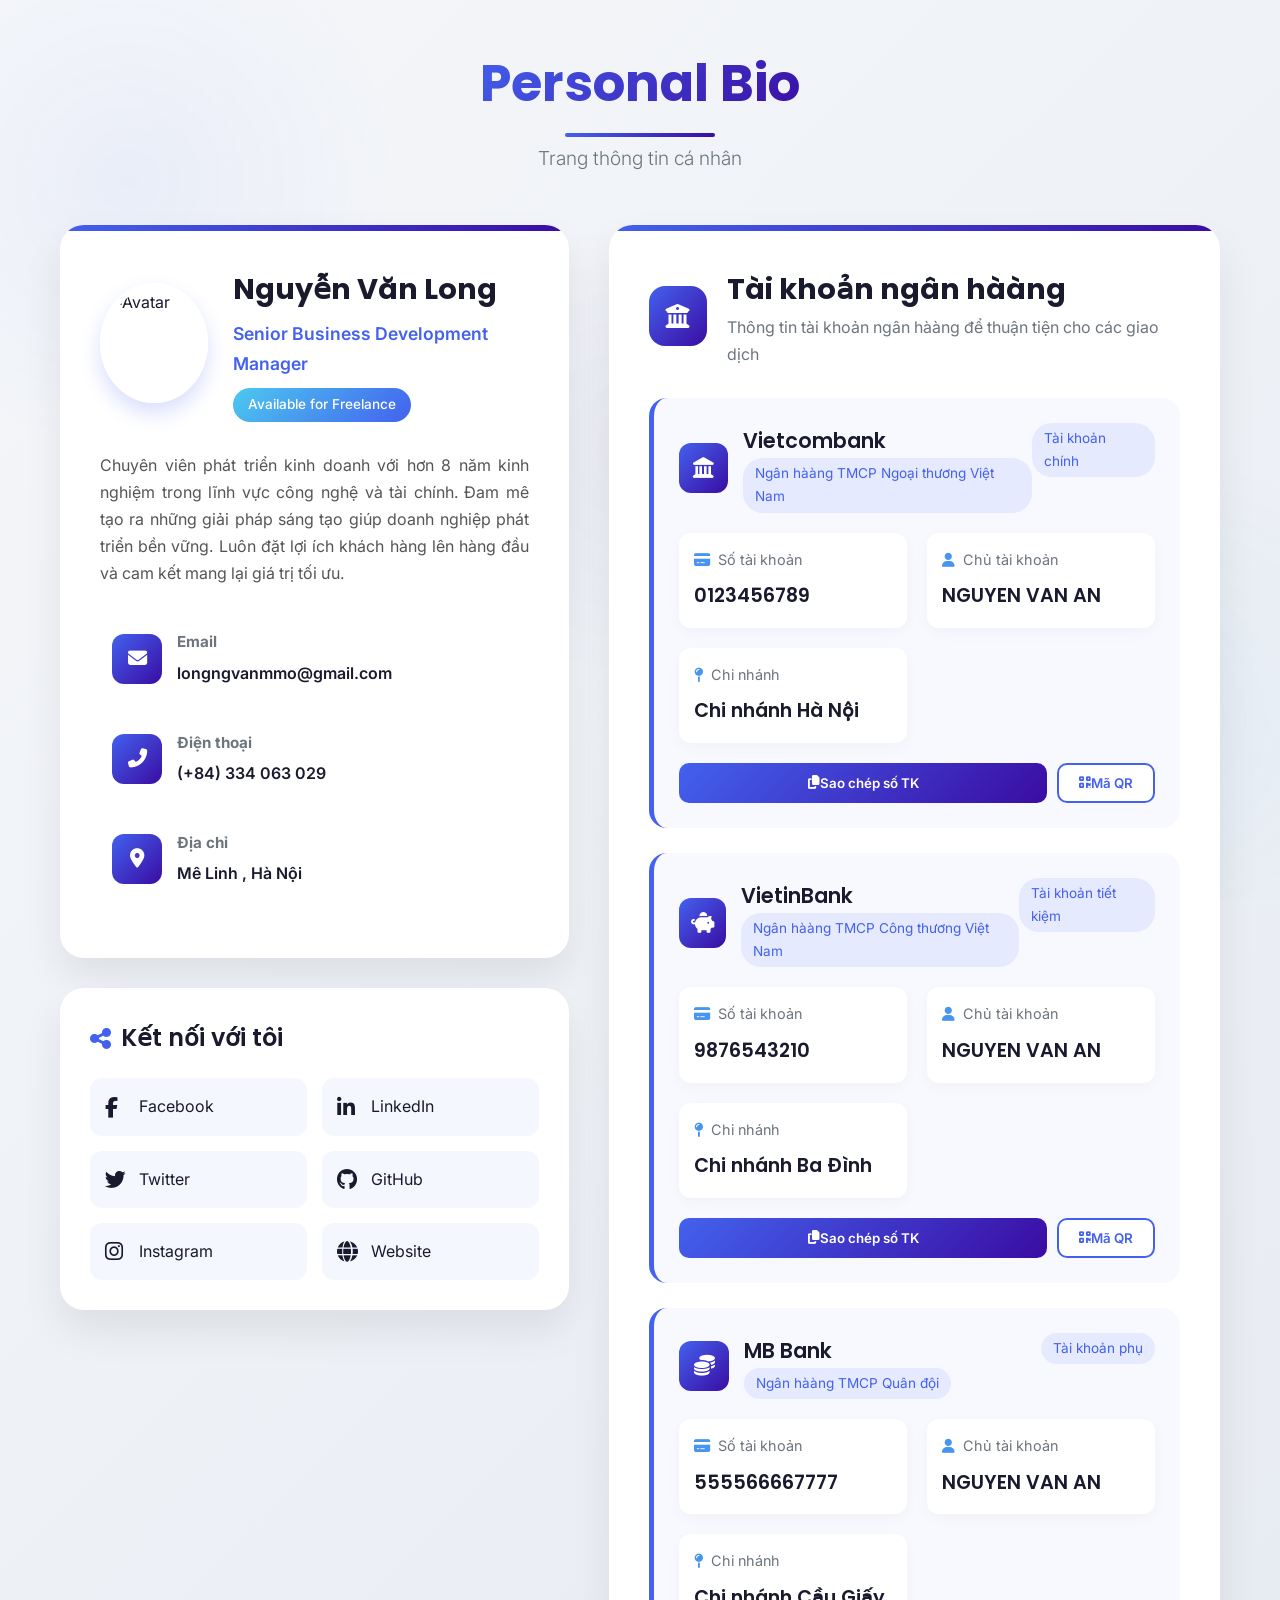
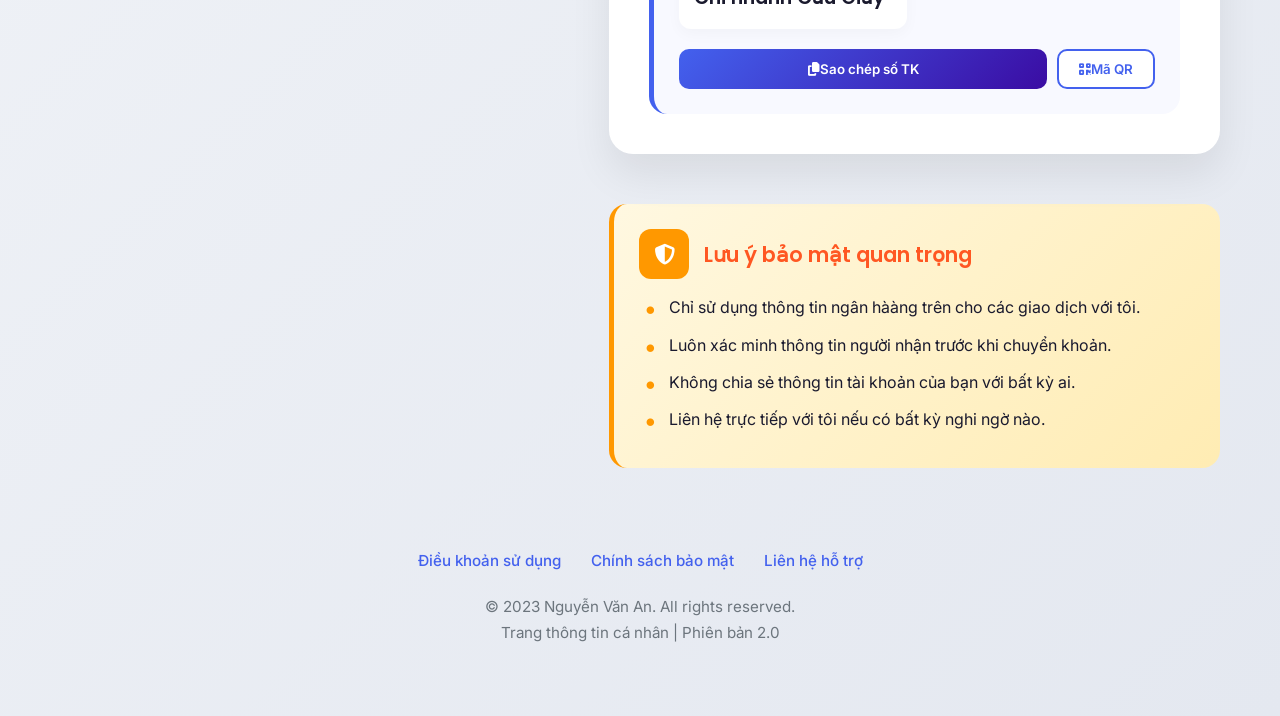
==== commit 7035563b: "Update index.html" ====
--- a/index.html
+++ b/index.html
@@ -1,672 +1,1217 @@
-
 <!DOCTYPE html>
 <html lang="vi">
 <head>
     <meta charset="UTF-8">
     <meta name="viewport" content="width=device-width, initial-scale=1.0">
-    <title>Dịch Vụ VPS Chuyên Nghiệp | Công Ty Công Nghệ Sky Vps</title>
+    <title>Personal Bio | Thông Tin Cá Nhân & Ngân Hàng</title>
+    <link rel="stylesheet" href="https://cdnjs.cloudflare.com/ajax/libs/font-awesome/6.4.0/css/all.min.css">
+    <link rel="preconnect" href="https://fonts.googleapis.com">
+    <link rel="preconnect" href="https://fonts.gstatic.com" crossorigin>
+    <link href="https://fonts.googleapis.com/css2?family=Poppins:wght@300;400;500;600;700&family=Inter:wght@300;400;500;600&display=swap" rel="stylesheet">
     <style>
-        /* Reset CSS */
+        :root {
+            --primary-color: #4361ee;
+            --primary-light: #4895ef;
+            --secondary-color: #3a0ca3;
+            --dark-color: #1a1a2e;
+            --light-color: #f8f9fa;
+            --success-color: #4cc9f0;
+            --warning-color: #f72585;
+            --gradient-primary: linear-gradient(135deg, #4361ee 0%, #3a0ca3 100%);
+            --gradient-secondary: linear-gradient(135deg, #4cc9f0 0%, #4361ee 100%);
+            --card-shadow: 0 20px 40px rgba(0, 0, 0, 0.08);
+            --hover-shadow: 0 25px 50px rgba(0, 0, 0, 0.12);
+            --transition-smooth: all 0.4s cubic-bezier(0.175, 0.885, 0.32, 1.1);
+        }
+        
         * {
             margin: 0;
             padding: 0;
             box-sizing: border-box;
-            font-family: 'Segoe UI', Tahoma, Geneva, Verdana, sans-serif;
         }
         
         body {
-            background-color: #f8fafc;
-            color: #333;
-            line-height: 1.6;
-        }
-        
-        /* Header & Navigation */
-        .company-header {
-            background-color: #1a365d;
-            padding: 15px 0;
-            box-shadow: 0 2px 10px rgba(0, 0, 0, 0.1);
-        }
-        
-        .header-container {
-            max-width: 1200px;
-            margin: 0 auto;
-            display: flex;
-            justify-content: space-between;
-            align-items: center;
-            padding: 0 20px;
-        }
-        
-        .logo {
-            display: flex;
-            align-items: center;
-        }
-        
-        .logo img {
-            height: 40px;
-            margin-right: 10px;
-        }
-        
-        .logo-text {
-            color: white;
-            font-weight: bold;
-            font-size: 1.5rem;
-        }
-        
-        .logo-text span {
-            color: #4299e1;
-        }
-        
-        nav ul {
-            display: flex;
-            list-style: none;
-        }
-        
-        nav ul li {
-            margin-left: 25px;
+            font-family: 'Inter', sans-serif;
+            background: linear-gradient(135deg, #f5f7fa 0%, #e4e8f0 100%);
+            color: var(--dark-color);
+            line-height: 1.7;
+            min-height: 100vh;
+            padding: 20px;
             position: relative;
-        }
-        
-        nav ul li a {
-            color: white;
-            text-decoration: none;
-            font-weight: 500;
-            transition: color 0.3s;
-            padding: 5px 0;
-            position: relative;
-        }
-        
-        nav ul li a:hover {
-            color: #4299e1;
-        }
-        
-        nav ul li a::after {
+            overflow-x: hidden;
+        }
+        
+        body::before {
             content: '';
-            position: absolute;
-            width: 0;
-            height: 2px;
-            background: #4299e1;
-            bottom: 0;
+            position: fixed;
+            top: 0;
             left: 0;
-            transition: width 0.3s;
-        }
-        
-        nav ul li a:hover::after {
             width: 100%;
-        }
-        
-        /* Main Content */
+            height: 100%;
+            background: 
+                radial-gradient(circle at 10% 20%, rgba(67, 97, 238, 0.05) 0%, transparent 20%),
+                radial-gradient(circle at 90% 80%, rgba(76, 201, 240, 0.05) 0%, transparent 20%),
+                radial-gradient(circle at 50% 50%, rgba(58, 12, 163, 0.03) 0%, transparent 30%);
+            z-index: -1;
+        }
+        
         .container {
             max-width: 1200px;
             margin: 0 auto;
             padding: 20px;
         }
         
-        .hero {
-            background: linear-gradient(135deg, #1a365d 0%, #2c5282 100%);
-            color: white;
-            padding: 60px 20px;
+        /* Header */
+        .main-header {
             text-align: center;
-            border-radius: 8px;
-            margin: 30px 0;
+            margin-bottom: 50px;
+            position: relative;
+        }
+        
+        .header-title {
+            font-family: 'Poppins', sans-serif;
+            font-size: 3.2rem;
+            font-weight: 700;
+            background: var(--gradient-primary);
+            -webkit-background-clip: text;
+            -webkit-text-fill-color: transparent;
+            background-clip: text;
+            margin-bottom: 15px;
+            position: relative;
+            display: inline-block;
+        }
+        
+        .header-title::after {
+            content: '';
+            position: absolute;
+            bottom: -10px;
+            left: 50%;
+            transform: translateX(-50%);
+            width: 150px;
+            height: 4px;
+            background: var(--gradient-primary);
+            border-radius: 2px;
+        }
+        
+        .header-subtitle {
+            font-size: 1.2rem;
+            color: #6c757d;
+            max-width: 700px;
+            margin: 0 auto 30px;
+            font-weight: 300;
+        }
+        
+        /* Floating Elements */
+        .floating-element {
+            position: absolute;
+            border-radius: 50%;
+            background: var(--gradient-primary);
+            opacity: 0.1;
+            z-index: -1;
+            animation: float 6s ease-in-out infinite;
+        }
+        
+        .floating-1 {
+            width: 80px;
+            height: 80px;
+            top: 10%;
+            left: 5%;
+            animation-delay: 0s;
+        }
+        
+        .floating-2 {
+            width: 120px;
+            height: 120px;
+            bottom: 15%;
+            right: 8%;
+            animation-delay: 2s;
+        }
+        
+        .floating-3 {
+            width: 60px;
+            height: 60px;
+            top: 50%;
+            left: 10%;
+            animation-delay: 4s;
+        }
+        
+        @keyframes float {
+            0%, 100% {
+                transform: translateY(0) rotate(0deg);
+            }
+            50% {
+                transform: translateY(-20px) rotate(180deg);
+            }
+        }
+        
+        /* Main Content Layout */
+        .main-content {
+            display: grid;
+            grid-template-columns: 1fr 1.2fr;
+            gap: 40px;
+            margin-bottom: 50px;
+        }
+        
+        @media (max-width: 992px) {
+            .main-content {
+                grid-template-columns: 1fr;
+            }
+        }
+        
+        /* Profile Section */
+        .profile-section {
+            display: flex;
+            flex-direction: column;
+        }
+        
+        .profile-card {
+            background: white;
+            border-radius: 24px;
+            box-shadow: var(--card-shadow);
+            padding: 40px;
+            margin-bottom: 30px;
+            transition: var(--transition-smooth);
             position: relative;
             overflow: hidden;
         }
         
-        .hero::before {
+        .profile-card:hover {
+            transform: translateY(-10px);
+            box-shadow: var(--hover-shadow);
+        }
+        
+        .profile-card::before {
             content: '';
             position: absolute;
             top: 0;
-            right: 0;
-            bottom: 0;
             left: 0;
-            background: url('https://images.unsplash.com/photo-1551434678-e076c223a692?ixlib=rb-1.2.1&auto=format&fit=crop&w=1350&q=80') no-repeat center center;
-            background-size: cover;
-            opacity: 0.2;
-        }
-        
-        .hero h1 {
-            font-size: 2.8rem;
-            margin-bottom: 15px;
+            width: 100%;
+            height: 6px;
+            background: var(--gradient-primary);
+        }
+        
+        .profile-header {
+            display: flex;
+            align-items: center;
+            margin-bottom: 30px;
+        }
+        
+        .profile-avatar {
+            width: 120px;
+            height: 120px;
+            border-radius: 50%;
+            object-fit: cover;
+            border: 6px solid white;
+            box-shadow: 0 10px 20px rgba(67, 97, 238, 0.2);
+            margin-right: 25px;
+            transition: var(--transition-smooth);
+        }
+        
+        .profile-avatar:hover {
+            transform: scale(1.05);
+        }
+        
+        .profile-info h2 {
+            font-family: 'Poppins', sans-serif;
+            font-size: 1.8rem;
+            font-weight: 700;
+            color: var(--dark-color);
+            margin-bottom: 5px;
+        }
+        
+        .profile-title {
+            color: var(--primary-color);
+            font-weight: 600;
+            margin-bottom: 10px;
+            font-size: 1.1rem;
+        }
+        
+        .profile-badge {
+            display: inline-block;
+            background: var(--gradient-secondary);
+            color: white;
+            padding: 5px 15px;
+            border-radius: 20px;
+            font-size: 0.85rem;
+            font-weight: 500;
+        }
+        
+        .profile-bio {
+            color: #555;
+            margin-bottom: 30px;
+            text-align: justify;
+        }
+        
+        .contact-list {
+            list-style: none;
+        }
+        
+        .contact-item {
+            display: flex;
+            align-items: center;
+            margin-bottom: 18px;
+            padding: 12px;
+            border-radius: 12px;
+            transition: var(--transition-smooth);
+        }
+        
+        .contact-item:hover {
+            background-color: rgba(67, 97, 238, 0.05);
+            transform: translateX(5px);
+        }
+        
+        .contact-icon {
+            width: 50px;
+            height: 50px;
+            border-radius: 12px;
+            background: var(--gradient-primary);
+            color: white;
+            display: flex;
+            align-items: center;
+            justify-content: center;
+            font-size: 1.2rem;
+            margin-right: 15px;
+            flex-shrink: 0;
+        }
+        
+        .contact-detail h4 {
+            font-size: 0.95rem;
+            color: #6c757d;
+            margin-bottom: 5px;
+        }
+        
+        .contact-detail p {
+            font-weight: 600;
+            color: var(--dark-color);
+        }
+        
+        /* Social Media */
+        .social-section {
+            background: white;
+            border-radius: 24px;
+            box-shadow: var(--card-shadow);
+            padding: 30px;
+            transition: var(--transition-smooth);
+        }
+        
+        .social-section:hover {
+            transform: translateY(-5px);
+            box-shadow: var(--hover-shadow);
+        }
+        
+        .social-title {
+            font-family: 'Poppins', sans-serif;
+            font-size: 1.5rem;
+            font-weight: 600;
+            color: var(--dark-color);
+            margin-bottom: 20px;
+            display: flex;
+            align-items: center;
+        }
+        
+        .social-title i {
+            margin-right: 10px;
+            color: var(--primary-color);
+        }
+        
+        .social-links {
+            display: grid;
+            grid-template-columns: repeat(2, 1fr);
+            gap: 15px;
+        }
+        
+        .social-link {
+            display: flex;
+            align-items: center;
+            padding: 15px;
+            border-radius: 12px;
+            background-color: rgba(67, 97, 238, 0.05);
+            color: var(--dark-color);
+            text-decoration: none;
+            transition: var(--transition-smooth);
+        }
+        
+        .social-link:hover {
+            background: var(--gradient-primary);
+            color: white;
+            transform: translateY(-3px);
+        }
+        
+        .social-link i {
+            font-size: 1.3rem;
+            margin-right: 10px;
+            width: 24px;
+        }
+        
+        /* Bank Information */
+        .bank-section {
+            display: flex;
+            flex-direction: column;
+        }
+        
+        .bank-card {
+            background: white;
+            border-radius: 24px;
+            box-shadow: var(--card-shadow);
+            padding: 40px;
+            margin-bottom: 30px;
+            transition: var(--transition-smooth);
             position: relative;
-        }
-        
-        .hero p {
-            font-size: 1.2rem;
-            max-width: 800px;
-            margin: 0 auto 25px;
-            position: relative;
-        }
-        
-        .cta-button {
-            display: inline-block;
-            background: #4299e1;
-            color: white;
-            padding: 12px 30px;
-            border-radius: 5px;
-            text-decoration: none;
-            font-weight: bold;
-            transition: all 0.3s;
-            position: relative;
-            border: 2px solid transparent;
-        }
-        
-        .cta-button:hover {
-            background: transparent;
-            border-color: #4299e1;
-            transform: translateY(-3px);
-            box-shadow: 0 5px 15px rgba(66, 153, 225, 0.3);
-        }
-        
-        /* Services Menu */
-        .services-menu {
-            background: white;
-            border-radius: 8px;
-            box-shadow: 0 5px 15px rgba(0, 0, 0, 0.05);
-            padding: 20px;
-            margin-bottom: 40px;
-        }
-        
-        .services-menu h2 {
-            color: #2d3748;
-            font-size: 1.8rem;
-            margin-bottom: 20px;
-            padding-bottom: 10px;
-            border-bottom: 2px solid #e2e8f0;
-        }
-        
-        .services-grid {
-            display: grid;
-            grid-template-columns: repeat(auto-fill, minmax(280px, 1fr));
-            gap: 20px;
-        }
-        
-        .service-card {
-            background: #f8fafc;
-            border-radius: 8px;
-            padding: 20px;
-            transition: all 0.3s;
-            border-left: 4px solid #4299e1;
-        }
-        
-        .service-card:hover {
-            transform: translateY(-5px);
-            box-shadow: 0 10px 20px rgba(0, 0, 0, 0.1);
-        }
-        
-        .service-card h3 {
-            color: #2d3748;
-            margin-bottom: 10px;
-            font-size: 1.3rem;
-        }
-        
-        .service-card p {
-            color: #4a5568;
-            margin-bottom: 15px;
-        }
-        
-        .service-link {
-            color: #4299e1;
-            text-decoration: none;
-            font-weight: 500;
-            display: inline-flex;
-            align-items: center;
-        }
-        
-        .service-link:hover {
-            text-decoration: underline;
-        }
-        
-        .service-link svg {
-            margin-left: 5px;
-            transition: transform 0.3s;
-        }
-        
-        .service-link:hover svg {
-            transform: translateX(5px);
-        }
-        
-        /* VPS Plans */
-        .section-title {
-            text-align: center;
-            margin-bottom: 40px;
-        }
-        
-        .section-title h2 {
-            font-size: 2.2rem;
-            color: #2d3748;
-            margin-bottom: 15px;
-            position: relative;
-            display: inline-block;
-        }
-        
-        .section-title h2::after {
+            overflow: hidden;
+        }
+        
+        .bank-card:hover {
+            transform: translateY(-10px);
+            box-shadow: var(--hover-shadow);
+        }
+        
+        .bank-card::before {
             content: '';
             position: absolute;
+            top: 0;
+            left: 0;
+            width: 100%;
+            height: 6px;
+            background: var(--gradient-primary);
+        }
+        
+        .section-header {
+            display: flex;
+            align-items: center;
+            margin-bottom: 30px;
+        }
+        
+        .section-icon {
+            width: 60px;
+            height: 60px;
+            border-radius: 16px;
+            background: var(--gradient-primary);
+            color: white;
+            display: flex;
+            align-items: center;
+            justify-content: center;
+            font-size: 1.5rem;
+            margin-right: 20px;
+        }
+        
+        .section-title {
+            font-family: 'Poppins', sans-serif;
+            font-size: 1.8rem;
+            font-weight: 700;
+            color: var(--dark-color);
+        }
+        
+        .section-subtitle {
+            color: #6c757d;
+            font-size: 1rem;
+            font-weight: 400;
+        }
+        
+        /* Bank Accounts */
+        .bank-accounts {
+            display: flex;
+            flex-direction: column;
+            gap: 25px;
+        }
+        
+        .bank-account {
+            background: #f8f9ff;
+            border-radius: 18px;
+            padding: 25px;
+            border-left: 5px solid var(--primary-color);
+            transition: var(--transition-smooth);
+            position: relative;
+            overflow: hidden;
+        }
+        
+        .bank-account:hover {
+            transform: translateY(-5px);
+            box-shadow: 0 10px 20px rgba(0, 0, 0, 0.08);
+        }
+        
+        .bank-header {
+            display: flex;
+            justify-content: space-between;
+            align-items: flex-start;
+            margin-bottom: 20px;
+        }
+        
+        .bank-logo {
+            display: flex;
+            align-items: center;
+        }
+        
+        .bank-logo-icon {
             width: 50px;
-            height: 3px;
-            background: #4299e1;
-            bottom: -10px;
-            left: 50%;
-            transform: translateX(-50%);
-        }
-        
-        .section-title p {
-            color: #4a5568;
-            max-width: 700px;
-            margin: 0 auto;
-        }
-        
-        .plans {
-            display: flex;
-            flex-wrap: wrap;
+            height: 50px;
+            border-radius: 12px;
+            background: var(--gradient-primary);
+            color: white;
+            display: flex;
+            align-items: center;
+            justify-content: center;
+            font-size: 1.3rem;
+            margin-right: 15px;
+        }
+        
+        .bank-name {
+            font-family: 'Poppins', sans-serif;
+            font-size: 1.3rem;
+            font-weight: 600;
+            color: var(--dark-color);
+        }
+        
+        .bank-type {
+            font-size: 0.85rem;
+            color: var(--primary-color);
+            background: rgba(67, 97, 238, 0.1);
+            padding: 4px 12px;
+            border-radius: 20px;
+        }
+        
+        .bank-details {
+            display: grid;
+            grid-template-columns: repeat(auto-fit, minmax(200px, 1fr));
+            gap: 20px;
+            margin-bottom: 20px;
+        }
+        
+        .detail-item {
+            background: white;
+            padding: 15px;
+            border-radius: 12px;
+            box-shadow: 0 5px 15px rgba(0, 0, 0, 0.03);
+        }
+        
+        .detail-label {
+            font-size: 0.9rem;
+            color: #6c757d;
+            margin-bottom: 8px;
+            display: flex;
+            align-items: center;
+        }
+        
+        .detail-label i {
+            margin-right: 8px;
+            color: var(--primary-light);
+        }
+        
+        .detail-value {
+            font-family: 'Poppins', sans-serif;
+            font-size: 1.2rem;
+            font-weight: 600;
+            color: var(--dark-color);
+            word-break: break-all;
+        }
+        
+        .bank-actions {
+            display: flex;
+            gap: 10px;
+        }
+        
+        .action-btn {
+            padding: 10px 20px;
+            border-radius: 10px;
+            border: none;
+            font-weight: 600;
+            cursor: pointer;
+            display: flex;
+            align-items: center;
+            justify-content: center;
+            transition: var(--transition-smooth);
+            font-family: 'Inter', sans-serif;
+        }
+        
+        .copy-btn {
+            background: var(--gradient-primary);
+            color: white;
+            flex: 1;
+        }
+        
+        .copy-btn:hover {
+            transform: translateY(-3px);
+            box-shadow: 0 10px 20px rgba(67, 97, 238, 0.3);
+        }
+        
+        .qr-btn {
+            background: white;
+            color: var(--primary-color);
+            border: 2px solid var(--primary-color);
+        }
+        
+        .qr-btn:hover {
+            background: var(--primary-color);
+            color: white;
+        }
+        
+        /* Security Note */
+        .security-note {
+            background: linear-gradient(135deg, #fff8e1 0%, #ffecb3 100%);
+            border-radius: 18px;
+            padding: 25px;
+            border-left: 5px solid #ff9800;
+            margin-top: 20px;
+        }
+        
+        .security-header {
+            display: flex;
+            align-items: center;
+            margin-bottom: 15px;
+        }
+        
+        .security-icon {
+            width: 50px;
+            height: 50px;
+            border-radius: 12px;
+            background: #ff9800;
+            color: white;
+            display: flex;
+            align-items: center;
+            justify-content: center;
+            font-size: 1.3rem;
+            margin-right: 15px;
+        }
+        
+        .security-title {
+            font-family: 'Poppins', sans-serif;
+            font-size: 1.3rem;
+            font-weight: 600;
+            color: #ff5722;
+        }
+        
+        .security-list {
+            list-style: none;
+            padding-left: 5px;
+        }
+        
+        .security-list li {
+            margin-bottom: 10px;
+            padding-left: 25px;
+            position: relative;
+        }
+        
+        .security-list li::before {
+            content: '•';
+            color: #ff9800;
+            font-size: 1.5rem;
+            position: absolute;
+            left: 0;
+            top: -5px;
+        }
+        
+        /* Footer */
+        .main-footer {
+            text-align: center;
+            padding: 30px 0;
+            color: #6c757d;
+            font-size: 0.95rem;
+            position: relative;
+        }
+        
+        .footer-links {
+            display: flex;
             justify-content: center;
             gap: 30px;
-            margin-bottom: 60px;
-        }
-        
-        .plan {
+            margin-bottom: 20px;
+        }
+        
+        .footer-link {
+            color: var(--primary-color);
+            text-decoration: none;
+            transition: var(--transition-smooth);
+            font-weight: 500;
+        }
+        
+        .footer-link:hover {
+            color: var(--secondary-color);
+        }
+        
+        /* QR Modal */
+        .modal {
+            display: none;
+            position: fixed;
+            top: 0;
+            left: 0;
+            width: 100%;
+            height: 100%;
+            background: rgba(0, 0, 0, 0.8);
+            z-index: 1000;
+            justify-content: center;
+            align-items: center;
+            opacity: 0;
+            transition: opacity 0.3s ease;
+        }
+        
+        .modal.active {
+            display: flex;
+            opacity: 1;
+            animation: fadeIn 0.3s ease forwards;
+        }
+        
+        .modal-content {
             background: white;
-            border-radius: 10px;
-            box-shadow: 0 5px 15px rgba(0, 0, 0, 0.05);
-            padding: 30px;
-            flex: 1;
-            min-width: 280px;
-            max-width: 350px;
-            transition: all 0.3s ease;
-            border-top: 5px solid #4299e1;
+            border-radius: 24px;
+            padding: 40px;
+            max-width: 400px;
+            width: 90%;
+            text-align: center;
             position: relative;
-            overflow: hidden;
-        }
-        
-        .plan:hover {
-            transform: translateY(-10px);
-            box-shadow: 0 15px 30px rgba(0, 0, 0, 0.1);
-        }
-        
-        .popular-badge {
+            transform: translateY(20px);
+            transition: transform 0.3s ease;
+        }
+        
+        .modal.active .modal-content {
+            transform: translateY(0);
+        }
+        
+        .modal-close {
             position: absolute;
-            top: 15px;
-            right: -30px;
-            background: #e53e3e;
+            top: 20px;
+            right: 20px;
+            background: none;
+            border: none;
+            font-size: 1.5rem;
+            color: #6c757d;
+            cursor: pointer;
+            transition: var(--transition-smooth);
+        }
+        
+        .modal-close:hover {
+            color: var(--warning-color);
+        }
+        
+        .qr-code {
+            width: 200px;
+            height: 200px;
+            margin: 20px auto;
+            padding: 15px;
+            background: white;
+            border-radius: 12px;
+            box-shadow: 0 10px 20px rgba(0, 0, 0, 0.1);
+        }
+        
+        .qr-code img {
+            width: 100%;
+            height: 100%;
+            object-fit: contain;
+        }
+        
+        .modal-title {
+            font-family: 'Poppins', sans-serif;
+            font-size: 1.5rem;
+            font-weight: 600;
+            color: var(--dark-color);
+            margin-bottom: 10px;
+        }
+        
+        .modal-text {
+            color: #6c757d;
+            margin-bottom: 20px;
+        }
+        
+        @keyframes fadeIn {
+            from { opacity: 0; }
+            to { opacity: 1; }
+        }
+        
+        /* Toast Notification */
+        .toast {
+            position: fixed;
+            bottom: 30px;
+            right: 30px;
+            background: var(--gradient-primary);
             color: white;
-            padding: 5px 30px;
-            transform: rotate(45deg);
-            font-size: 0.8rem;
-            font-weight: bold;
-        }
-        
-        .plan.popular {
-            border-top-color: #e53e3e;
-        }
-        
-        .plan h3 {
-            color: #2d3748;
-            font-size: 1.5rem;
-            margin-bottom: 15px;
-            text-align: center;
-        }
-        
-        .price {
-            font-size: 2.2rem;
-            color: #2d3748;
-            text-align: center;
-            margin: 20px 0;
-            font-weight: bold;
-        }
-        
-        .price span {
-            font-size: 1rem;
-            color: #718096;
-            font-weight: normal;
-        }
-        
-        .features {
-            list-style: none;
-            margin: 25px 0;
-        }
-        
-        .features li {
-            padding: 10px 0;
-            border-bottom: 1px solid #edf2f7;
-            display: flex;
-            align-items: center;
-        }
-        
-        .features li::before {
-            content: '✓';
-            color: #48bb78;
-            margin-right: 10px;
-            font-weight: bold;
-        }
-        
-        .features li:last-child {
-            border-bottom: none;
-        }
-        
-        .btn {
-            display: block;
-            background: #4299e1;
-            color: white;
-            text-align: center;
-            padding: 12px;
-            border-radius: 5px;
-            text-decoration: none;
-            font-weight: bold;
-            transition: all 0.3s ease;
-            margin-top: 20px;
-            border: 2px solid transparent;
-        }
-        
-        .btn:hover {
-            background: white;
-            color: #4299e1;
-            border-color: #4299e1;
-        }
-        
-        /* Footer */
-        footer {
-            background: #1a202c;
-            color: white;
-            padding: 40px 0 20px;
-            margin-top: 60px;
-        }
-        
-        .footer-container {
-            max-width: 1200px;
-            margin: 0 auto;
-            display: grid;
-            grid-template-columns: repeat(auto-fit, minmax(250px, 1fr));
-            gap: 30px;
-            padding: 0 20px;
-        }
-        
-        .footer-column h3 {
-            color: #4299e1;
-            margin-bottom: 20px;
+            padding: 15px 25px;
+            border-radius: 12px;
+            box-shadow: 0 10px 30px rgba(67, 97, 238, 0.3);
+            display: flex;
+            align-items: center;
+            z-index: 1001;
+            transform: translateY(100px);
+            opacity: 0;
+            transition: transform 0.3s ease, opacity 0.3s ease;
+        }
+        
+        .toast.show {
+            transform: translateY(0);
+            opacity: 1;
+        }
+        
+        .toast-icon {
+            margin-right: 15px;
             font-size: 1.3rem;
-            position: relative;
-            padding-bottom: 10px;
-        }
-        
-        .footer-column h3::after {
-            content: '';
-            position: absolute;
-            width: 40px;
-            height: 2px;
-            background: #4299e1;
-            bottom: 0;
-            left: 0;
-        }
-        
-        .footer-column ul {
-            list-style: none;
-        }
-        
-        .footer-column ul li {
-            margin-bottom: 10px;
-        }
-        
-        .footer-column ul li a {
-            color: #cbd5e0;
-            text-decoration: none;
-            transition: color 0.3s;
-        }
-        
-        .footer-column ul li a:hover {
-            color: #4299e1;
-        }
-        
-        .contact-info {
-            color: #cbd5e0;
-        }
-        
-        .contact-info p {
-            margin-bottom: 10px;
-            display: flex;
-            align-items: center;
-        }
-        
-        .contact-info svg {
-            margin-right: 10px;
-            color: #4299e1;
-        }
-        
-        .copyright {
-            text-align: center;
-            padding-top: 30px;
-            margin-top: 30px;
-            border-top: 1px solid #2d3748;
-            color: #718096;
-            font-size: 0.9rem;
         }
         
         /* Responsive */
         @media (max-width: 768px) {
-            .header-container {
+            .header-title {
+                font-size: 2.5rem;
+            }
+            
+            .main-content {
+                gap: 25px;
+            }
+            
+            .profile-header {
                 flex-direction: column;
                 text-align: center;
             }
             
-            nav ul {
-                margin-top: 20px;
-                flex-wrap: wrap;
-                justify-content: center;
+            .profile-avatar {
+                margin-right: 0;
+                margin-bottom: 20px;
             }
             
-            nav ul li {
-                margin: 5px 15px;
+            .bank-details {
+                grid-template-columns: 1fr;
             }
             
-            .hero h1 {
-                font-size: 2rem;
+            .social-links {
+                grid-template-columns: 1fr;
             }
             
-            .plans {
-                flex-direction: column;
-                align-items: center;
-            }
-            
-            .plan {
-                width: 100%;
-                max-width: 100%;
+            .floating-element {
+                display: none;
             }
         }
     </style>
 </head>
 <body>
-    <!-- Header with Navigation -->
-    <header class="company-header">
-        <div class="header-container">
-            <div class="logo">
-                <img src="https://via.placeholder.com/40x40" alt="Logo công ty">
-                <div class="logo-text">Công Ty <span>Công Nghệ Sky Vps</span></div>
-            </div>
-            <nav>
-                <ul>
-                    <li><a href="#">Trang Chủ</a></li>
-                    <li><a href="#">Giới Thiệu</a></li>
-                    <li><a href="#">Dịch Vụ</a></li>
-                    <li><a href="#">Khách Hàng</a></li>
-                    <li><a href="#">Liên Hệ</a></li>
-                </ul>
-            </nav>
-        </div>
-    </header>
+    <!-- Floating Background Elements -->
+    <div class="floating-element floating-1"></div>
+    <div class="floating-element floating-2"></div>
+    <div class="floating-element floating-3"></div>
     
     <div class="container">
-        <!-- Hero Section -->
-        <section class="hero">
-            <h1>Giải Pháp VPS Chuyên Nghiệp</h1>
-            <p>Cung cấp dịch vụ VPS chất lượng cao với hiệu năng mạnh mẽ, bảo mật tuyệt đối và hỗ trợ 24/7</p>
-            <a href="#vps-plans" class="cta-button">Xem Gói Dịch Vụ</a>
-        </section>
-        
-        <!-- Services Menu -->
-        <section class="services-menu">
-            <h2>Dịch Vụ Của Chúng Tôi</h2>
-            <div class="services-grid">
-                <div class="service-card">
-                    <h3>Cloud VPS</h3>
-                    <p>Giải pháp lưu trữ đám mây hiệu suất cao với khả năng mở rộng linh hoạt</p>
-                    <a href="#" class="service-link">
-                        Xem chi tiết
-                        <svg width="16" height="16" fill="currentColor" viewBox="0 0 16 16">
-                            <path fill-rule="evenodd" d="M1 8a.5.5 0 0 1 .5-.5h11.793l-3.147-3.146a.5.5 0 0 1 .708-.708l4 4a.5.5 0 0 1 0 .708l-4 4a.5.5 0 0 1-.708-.708L13.293 8.5H1.5A.5.5 0 0 1 1 8z"/>
-                        </svg>
-                    </a>
+        <!-- Header -->
+        <header class="main-header">
+            <h1 class="header-title">Personal Bio</h1>
+            <p class="header-subtitle">Trang thông tin cá nhân</p>
+        </header>
+        
+        <!-- Main Content -->
+        <div class="main-content">
+            <!-- Left Column: Profile & Social -->
+            <div class="profile-section">
+                <!-- Profile Card -->
+                <div class="profile-card">
+                    <div class="profile-header">
+                        <img src="https://images.unsplash.com/photo-1507003211169-0a1dd7228f2d?ixlib=rb-4.0.3&ixid=M3wxMjA3fDB8MHxwaG90by1wYWdlfHx8fGVufDB8fHx8fA%3D%3D&auto=format&fit=crop&w=400&q=80" alt="Avatar" class="profile-avatar">
+                        <div class="profile-info">
+                            <h2>Nguyễn Văn Long</h2>
+                            <p class="profile-title">Senior Business Development Manager</p>
+                            <span class="profile-badge">Available for Freelance</span>
+                        </div>
+                    </div>
+                    
+                    <p class="profile-bio">
+                        Chuyên viên phát triển kinh doanh với hơn 8 năm kinh nghiệm trong lĩnh vực công nghệ và tài chính. 
+                        Đam mê tạo ra những giải pháp sáng tạo giúp doanh nghiệp phát triển bền vững. 
+                        Luôn đặt lợi ích khách hàng lên hàng đầu và cam kết mang lại giá trị tối ưu.
+                    </p>
+                    
+                    <ul class="contact-list">
+                        <li class="contact-item">
+                            <div class="contact-icon">
+                                <i class="fas fa-envelope"></i>
+                            </div>
+                            <div class="contact-detail">
+                                <h4>Email</h4>
+                                <p>longngvanmmo@gmail.com</p>
+                            </div>
+                        </li>
+                        <li class="contact-item">
+                            <div class="contact-icon">
+                                <i class="fas fa-phone-alt"></i>
+                            </div>
+                            <div class="contact-detail">
+                                <h4>Điện thoại</h4>
+                                <p>(+84) 334 063 029</p>
+                            </div>
+                        </li>
+                        <li class="contact-item">
+                            <div class="contact-icon">
+                                <i class="fas fa-map-marker-alt"></i>
+                            </div>
+                            <div class="contact-detail">
+                                <h4>Địa chỉ</h4>
+                                <p>Mê Linh , Hà Nội</p>
+                            </div>
+                        </li>
+                    </ul>
                 </div>
                 
-                <div class="service-card">
-                    <h3>Dedicated Server</h3>
-                    <p>Máy chủ vật lý riêng biệt với hiệu năng tối đa cho doanh nghiệp lớn</p>
-                    <a href="#" class="service-link">
-                        Xem chi tiết
-                        <svg width="16" height="16" fill="currentColor" viewBox="0 0 16 16">
-                            <path fill-rule="evenodd" d="M1 8a.5.5 0 0 1 .5-.5h11.793l-3.147-3.146a.5.5 0 0 1 .708-.708l4 4a.5.5 0 0 1 0 .708l-4 4a.5.5 0 0 1-.708-.708L13.293 8.5H1.5A.5.5 0 0 1 1 8z"/>
-                        </svg>
-                    </a>
+                <!-- Social Media Card -->
+                <div class="social-section">
+                    <h3 class="social-title"><i class="fas fa-share-alt"></i> Kết nối với tôi</h3>
+                    <div class="social-links">
+                        <a href="#" class="social-link">
+                            <i class="fab fa-facebook-f"></i>
+                            <span>Facebook</span>
+                        </a>
+                        <a href="#" class="social-link">
+                            <i class="fab fa-linkedin-in"></i>
+                            <span>LinkedIn</span>
+                        </a>
+                        <a href="#" class="social-link">
+                            <i class="fab fa-twitter"></i>
+                            <span>Twitter</span>
+                        </a>
+                        <a href="#" class="social-link">
+                            <i class="fab fa-github"></i>
+                            <span>GitHub</span>
+                        </a>
+                        <a href="#" class="social-link">
+                            <i class="fab fa-instagram"></i>
+                            <span>Instagram</span>
+                        </a>
+                        <a href="#" class="social-link">
+                            <i class="fas fa-globe"></i>
+                            <span>Website</span>
+                        </a>
+                    </div>
+                </div>
+            </div>
+            
+            <!-- Right Column: Bank Information -->
+            <div class="bank-section">
+                <!-- Bank Card -->
+                <div class="bank-card">
+                    <div class="section-header">
+                        <div class="section-icon">
+                            <i class="fas fa-university"></i>
+                        </div>
+                        <div>
+                            <h2 class="section-title">Tài khoản ngân hààng</h2>
+                            <p class="section-subtitle">Thông tin tài khoản ngân hààng để thuận tiện cho các giao dịch</p>
+                        </div>
+                    </div>
+                    
+                    <!-- Bank Accounts -->
+                    <div class="bank-accounts">
+                        <!-- Account 1 -->
+                        <div class="bank-account">
+                            <div class="bank-header">
+                                <div class="bank-logo">
+                                    <div class="bank-logo-icon">
+                                        <i class="fas fa-landmark"></i>
+                                    </div>
+                                    <div>
+                                        <h3 class="bank-name">Vietcombank</h3>
+                                        <p class="bank-type">Ngân hààng TMCP Ngoại thương Việt Nam</p>
+                                    </div>
+                                </div>
+                                <span class="bank-type">Tài khoản chính</span>
+                            </div>
+                            
+                            <div class="bank-details">
+                                <div class="detail-item">
+                                    <div class="detail-label">
+                                        <i class="fas fa-credit-card"></i>
+                                        Số tài khoản
+                                    </div>
+                                    <div class="detail-value" id="stk1">0123456789</div>
+                                </div>
+                                <div class="detail-item">
+                                    <div class="detail-label">
+                                        <i class="fas fa-user"></i>
+                                        Chủ tài khoản
+                                    </div>
+                                    <div class="detail-value">NGUYEN VAN AN</div>
+                                </div>
+                                <div class="detail-item">
+                                    <div class="detail-label">
+                                        <i class="fas fa-map-pin"></i>
+                                        Chi nhánh
+                                    </div>
+                                    <div class="detail-value">Chi nhánh Hà Nội</div>
+                                </div>
+                            </div>
+                            
+                            <div class="bank-actions">
+                                <button class="action-btn copy-btn" onclick="copyToClipboard('stk1', 'Vietcombank')">
+                                    <i class="fas fa-copy"></i> Sao chép số TK
+                                </button>
+                                <button class="action-btn qr-btn" onclick="showQR('Vietcombank', '0123456789')">
+                                    <i class="fas fa-qrcode"></i> Mã QR
+                                </button>
+                            </div>
+                        </div>
+                        
+                        <!-- Account 2 -->
+                        <div class="bank-account">
+                            <div class="bank-header">
+                                <div class="bank-logo">
+                                    <div class="bank-logo-icon">
+                                        <i class="fas fa-piggy-bank"></i>
+                                    </div>
+                                    <div>
+                                        <h3 class="bank-name">VietinBank</h3>
+                                        <p class="bank-type">Ngân hààng TMCP Công thương Việt Nam</p>
+                                    </div>
+                                </div>
+                                <span class="bank-type">Tài khoản tiết kiệm</span>
+                            </div>
+                            
+                            <div class="bank-details">
+                                <div class="detail-item">
+                                    <div class="detail-label">
+                                        <i class="fas fa-credit-card"></i>
+                                        Số tài khoản
+                                    </div>
+                                    <div class="detail-value" id="stk2">9876543210</div>
+                                </div>
+                                <div class="detail-item">
+                                    <div class="detail-label">
+                                        <i class="fas fa-user"></i>
+                                        Chủ tài khoản
+                                    </div>
+                                    <div class="detail-value">NGUYEN VAN AN</div>
+                                </div>
+                                <div class="detail-item">
+                                    <div class="detail-label">
+                                        <i class="fas fa-map-pin"></i>
+                                        Chi nhánh
+                                    </div>
+                                    <div class="detail-value">Chi nhánh Ba Đình</div>
+                                </div>
+                            </div>
+                            
+                            <div class="bank-actions">
+                                <button class="action-btn copy-btn" onclick="copyToClipboard('stk2', 'VietinBank')">
+                                    <i class="fas fa-copy"></i> Sao chép số TK
+                                </button>
+                                <button class="action-btn qr-btn" onclick="showQR('VietinBank', '9876543210')">
+                                    <i class="fas fa-qrcode"></i> Mã QR
+                                </button>
+                            </div>
+                        </div>
+                        
+                        <!-- Account 3 -->
+                        <div class="bank-account">
+                            <div class="bank-header">
+                                <div class="bank-logo">
+                                    <div class="bank-logo-icon">
+                                        <i class="fas fa-coins"></i>
+                                    </div>
+                                    <div>
+                                        <h3 class="bank-name">MB Bank</h3>
+                                        <p class="bank-type">Ngân hààng TMCP Quân đội</p>
+                                    </div>
+                                </div>
+                                <span class="bank-type">Tài khoản phụ</span>
+                            </div>
+                            
+                            <div class="bank-details">
+                                <div class="detail-item">
+                                    <div class="detail-label">
+                                        <i class="fas fa-credit-card"></i>
+                                        Số tài khoản
+                                    </div>
+                                    <div class="detail-value" id="stk3">555566667777</div>
+                                </div>
+                                <div class="detail-item">
+                                    <div class="detail-label">
+                                        <i class="fas fa-user"></i>
+                                        Chủ tài khoản
+                                    </div>
+                                    <div class="detail-value">NGUYEN VAN AN</div>
+                                </div>
+                                <div class="detail-item">
+                                    <div class="detail-label">
+                                        <i class="fas fa-map-pin"></i>
+                                        Chi nhánh
+                                    </div>
+                                    <div class="detail-value">Chi nhánh Cầu Giấy</div>
+                                </div>
+                            </div>
+                            
+                            <div class="bank-actions">
+                                <button class="action-btn copy-btn" onclick="copyToClipboard('stk3', 'MB Bank')">
+                                    <i class="fas fa-copy"></i> Sao chép số TK
+                                </button>
+                                <button class="action-btn qr-btn" onclick="showQR('MB Bank', '555566667777')">
+                                    <i class="fas fa-qrcode"></i> Mã QR
+                                </button>
+                            </div>
+                        </div>
+                    </div>
                 </div>
                 
-                <div class="service-card">
-                    <h3>Web Hosting</h3>
-                    <p>Dịch vụ hosting tốc độ cao với uptime 99.9% và hỗ trợ kỹ thuật 24/7</p>
-                    <a href="#" class="service-link">
-                        Xem chi tiết
-                        <svg width="16" height="16" fill="currentColor" viewBox="0 0 16 16">
-                            <path fill-rule="evenodd" d="M1 8a.5.5 0 0 1 .5-.5h11.793l-3.147-3.146a.5.5 0 0 1 .708-.708l4 4a.5.5 0 0 1 0 .708l-4 4a.5.5 0 0 1-.708-.708L13.293 8.5H1.5A.5.5 0 0 1 1 8z"/>
-                        </svg>
-                    </a>
-                </div>
-                
-                <div class="service-card">
-                    <h3>Bảo Mật & SSL</h3>
-                    <p>Giải pháp bảo mật toàn diện và chứng chỉ SSL cho website của bạn</p>
-                    <a href="#" class="service-link">
-                        Xem chi tiết
-                        <svg width="16" height="16" fill="currentColor" viewBox="0 0 16 16">
-                            <path fill-rule="evenodd" d="M1 8a.5.5 0 0 1 .5-.5h11.793l-3.147-3.146a.5.5 0 0 1 .708-.708l4 4a.5.5 0 0 1 0 .708l-4 4a.5.5 0 0 1-.708-.708L13.293 8.5H1.5A.5.5 0 0 1 1 8z"/>
-                        </svg>
-                    </a>
-                </div>
-            </div>
-        </section>
-        
-        <!-- VPS Plans -->
-        <section id="vps-plans">
-            <div class="section-title">
-                <h2>Các Gói VPS</h2>
-                <p>Lựa chọn gói dịch vụ phù hợp với nhu cầu của bạn</p>
-            </div>
-            
-            <div class="plans">
-                <div class="plan">
-                    <div class="popular-badge">Giá Rẻ</div>
-                    <h3>VPS Cơ Bản</h3>
-                    <div class="price">55.000đ <span>/tháng</span></div>
-                    <ul class="features">
-                        <li>1 CPU Cores</li>
-                        <li>2GB RAM</li>
-                        <li>20GB SSD Storage</li>
-                        <li>1Gbps Bandwidth</li>
-                        <li>1 IPv4 Address</li>
-                        <li>Hỗ trợ 24/7</li>
-                        <li>Quản trị cơ bản</li>
+                <!-- Security Note -->
+                <div class="security-note">
+                    <div class="security-header">
+                        <div class="security-icon">
+                            <i class="fas fa-shield-alt"></i>
+                        </div>
+                        <h3 class="security-title">Lưu ý bảo mật quan trọng</h3>
+                    </div>
+                    <ul class="security-list">
+                        <li>Chỉ sử dụng thông tin ngân hààng trên cho các giao dịch với tôi.</li>
+                        <li>Luôn xác minh thông tin người nhận trước khi chuyển khoản.</li>
+                        <li>Không chia sẻ thông tin tài khoản của bạn với bất kỳ ai.</li>
+                        <li>Liên hệ trực tiếp với tôi nếu có bất kỳ nghi ngờ nào.</li>
                     </ul>
-                    <a href="payment.html?plan=VPS Cơ Bản&price=55000" class="btn">Đặt Mua Ngay</a>
-                </div>
-                
-                <div class="plan popular">
-                    <div class="popular-badge">Phổ biến</div>
-                    <h3>VPS Nâng Cao</h3>
-                    <div class="price">250.000đ <span>/tháng</span></div>
-                    <ul class="features">
-                        <li>4 CPU Cores</li>
-                        <li>10GB RAM</li>
-                        <li>80GB SSD Storage</li>
-                        <li>1Gbps Bandwidth</li>
-                        <li>1 IPv4 Address</li>
-                        <li>Hỗ trợ 24/7</li>
-                        <li>Quản trị nâng cao</li>
-                    </ul>
-                    <a href="payment.html?plan=VPS Nâng Cao&price=250000" class="btn">Đặt Mua Ngay</a>
-                </div>
-                
-                <div class="plan">
-                    <div class="popular-badge">Kinh Doanh</div>
-                    <h3>VPS Doanh Nghiệp</h3>
-                    <div class="price">1.199.000đ <span>/tháng</span></div>
-                    <ul class="features">
-                        <li>18 CPU Cores</li>
-                        <li>42GB RAM</li>
-                        <li>240GB SSD Storage</li>
-                        <li>1Gbps Bandwidth</li>
-                        <li>1 IPv4 Addresses</li>
-                        <li>Hỗ trợ 24/7 VIP</li>
-                        <li>Quản trị chuyên nghiệp</li>
-                    </ul>
-                    <a href="payment.html?plan=VPS Doanh Nghiệp&price=1199000" class="btn">Đặt Mua Ngay</a>
-                </div>
-            </div>
-        </section>
-    </div>
-    
-    <!-- Footer -->
-    <footer>
-        <div class="footer-container">
-            <div class="footer-column">
-                <h3>Công Ty Công Nghệ Sky Vps</h3>
-                <p>Đơn vị cung cấp dịch vụ VPS và hosting hàng đầu Việt Nam với hơn 5 năm kinh nghiệm.</p>
-            </div>
-            
-            <div class="footer-column">
-                <h3>Dịch Vụ</h3>
-                <ul>
-                    <li><a href="#">Cloud VPS</a></li>
-                    <li><a href="#">Dedicated Server</a></li>
-                    <li><a href="#">Web Hosting</a></li>
-                    <li><a href="#">Tên Miền</a></li>
-                    <li><a href="#">Bảo Mật</a></li>
-                </ul>
-            </div>
-            
-            <div class="footer-column">
-                <h3>Hỗ Trợ</h3>
-                <ul>
-                    <li><a href="#">Câu hỏi thường gặp</a></li>
-                    <li><a href="#">Hướng dẫn sử dụng</a></li>
-                    <li><a href="#">Chính sách bảo mật</a></li>
-                    <li><a href="#">Điều khoản dịch vụ</a></li>
-                </ul>
-            </div>
-            
-            <div class="footer-column">
-                <h3>Liên Hệ</h3>
-                <div class="contact-info">
-                    <p>
-                        <svg width="16" height="16" fill="currentColor" viewBox="0 0 16 16">
-                            <path d="M8 16s6-5.686 6-10A6 6 0 0 0 2 6c0 4.314 6 10 6 10zm0-7a3 3 0 1 1 0-6 3 3 0 0 1 0 6z"/>
-                        </svg>
-                        Yên Nhân, Tiền Phong, Mê Linh, TP. Hà Nội
-                    </p>
-                    <p>
-                        <svg width="16" height="16" fill="currentColor" viewBox="0 0 16 16">
-                            <path d="M3.654 1.328a.678.678 0 0 0-1.015-.063L1.605 2.3c-.483.484-.661 1.169-.45 1.77a17.568 17.568 0 0 0 4.168 6.608 17.569 17.569 0 0 0 6.608 4.168c.601.211 1.286.033 1.77-.45l1.034-1.034a.678.678 0 0 0-.063-1.015l-2.307-1.794a.678.678 0 0 0-.58-.122l-2.19.547a1.745 1.745 0 0 1-1.657-.459L5.482 8.062a1.745 1.745 0 0 1-.46-1.657l.548-2.19a.678.678 0 0 0-.122-.58L3.654 1.328zM1.884.511a1.745 1.745 0 0 1 2.612.163L6.29 2.98c.329.423.445.974.315 1.494l-.547 2.19a.678.678 0 0 0 .178.643l2.457 2.457a.678.678 0 0 0 .644.178l2.189-.547a1.745 1.745 0 0 1 1.494.315l2.306 1.794c.829.645.905 1.87.163 2.611l-1.034 1.034c-.74.74-1.846 1.065-2.877.702a18.634 18.634 0 0 1-7.01-4.42 18.634 18.634 0 0 1-4.42-7.009c-.362-1.03-.037-2.137.703-2.877L1.885.511z"/>
-                        </svg>
-                        033.406.3029
-                    </p>
-                    <p>
-                        <svg width="16" height="16" fill="currentColor" viewBox="0 0 16 16">
-                            <path d="M0 4a2 2 0 0 1 2-2h12a2 2 0 0 1 2 2v8a2 2 0 0 1-2 2H2a2 2 0 0 1-2-2V4zm2-1a1 1 0 0 0-1 1v.217l7 4.2 7-4.2V4a1 1 0 0 0-1-1H2zm13 2.383-4.758 2.855L15 11.114v-5.73zm-.034 6.878L9.271 8.82 8 9.583 6.728 8.82l-5.694 3.44A1 1 0 0 0 2 13h12a1 1 0 0 0 .966-.739zM1 11.114l4.758-2.876L1 5.383v5.73z"/>
-                        </svg>
-                        longngvanmmo@gmail.com
-                    </p>
                 </div>
             </div>
         </div>
         
-        <div class="copyright">
-            <p>© 2023 Công Ty Cổ Phần Công Nghệ Sky Vps. Mọi quyền được bảo lưu.</p>
+        <!-- Footer -->
+        <footer class="main-footer">
+            <div class="footer-links">
+                <a href="#" class="footer-link">Điều khoản sử dụng</a>
+                <a href="#" class="footer-link">Chính sách bảo mật</a>
+                <a href="#" class="footer-link">Liên hệ hỗ trợ</a>
+            </div>
+            <p>© 2023 Nguyễn Văn An. All rights reserved.</p>
+            <p>Trang thông tin cá nhân | Phiên bản 2.0</p>
+        </footer>
+    </div>
+    
+    <!-- QR Code Modal -->
+    <div class="modal" id="qrModal">
+        <div class="modal-content">
+            <button class="modal-close" onclick="closeModal()">&times;</button>
+            <h3 class="modal-title" id="modalBankName">Vietcombank</h3>
+            <p class="modal-text" id="modalAccountNumber">Số tài khoản: 0123456789</p>
+            <div class="qr-code">
+                <!-- This would be a real QR code in production -->
+                <div style="width: 100%; height: 100%; background: #f0f0f0; display: flex; align-items: center; justify-content: center; border-radius: 8px;">
+                    <div style="text-align: center;">
+                        <div style="font-size: 3rem; color: #4361ee; margin-bottom: 10px;">
+                            <i class="fas fa-qrcode"></i>
+                        </div>
+                        <p style="color: #666; font-size: 0.9rem;">QR Code Preview</p>
+                    </div>
+                </div>
+            </div>
+            <p class="modal-text">Quét mã QR để lưu thông tin tài khoản vào ứng dụng ngân hààng của bạn.</p>
         </div>
-    </footer>
+    </div>
+    
+    <!-- Toast Notification -->
+    <div class="toast" id="toast">
+        <div class="toast-icon">
+            <i class="fas fa-check-circle"></i>
+        </div>
+        <div class="toast-message">Đã sao chép vào clipboard!</div>
+    </div>
+
+    <script>
+        // Toast notification
+        function showToast(message) {
+            const toast = document.getElementById('toast');
+            const toastMessage = toast.querySelector('.toast-message');
+            
+            toastMessage.textContent = message;
+            toast.classList.add('show');
+            
+            setTimeout(() => {
+                toast.classList.remove('show');
+            }, 3000);
+        }
+        
+        // Copy to clipboard function
+        function copyToClipboard(elementId, bankName) {
+            const textToCopy = document.getElementById(elementId).innerText;
+            
+            if (navigator.clipboard && window.isSecureContext) {
+                navigator.clipboard.writeText(textToCopy)
+                    .then(() => {
+                        showToast(`Đã sao chép số TK ${bankName}: ${textToCopy}`);
+                    })
+                    .catch(err => {
+                        console.error('Lỗi khi sao chép: ', err);
+                        fallbackCopyTextToClipboard(textToCopy, bankName);
+                    });
+            } else {
+                fallbackCopyTextToClipboard(textToCopy, bankName);
+            }
+        }
+        
+        // Fallback copy method for older browsers
+        function fallbackCopyTextToClipboard(text, bankName) {
+            const textArea = document.createElement("textarea");
+            textArea.value = text;
+            textArea.style.position = "fixed";
+            textArea.style.left = "-999999px";
+            textArea.style.top = "-999999px";
+            document.body.appendChild(textArea);
+            textArea.focus();
+            textArea.select();
+            
+            try {
+                const successful = document.execCommand('copy');
+                if (successful) {
+                    showToast(`Đã sao chép số TK ${bankName}: ${text}`);
+                } else {
+                    showToast('Không thể sao chép. Vui lòng sao chép thủ công.');
+                }
+            } catch (err) {
+                console.error('Lỗi khi sao chép: ', err);
+                showToast('Không thể sao chép. Vui lòng sao chép thủ công.');
+            }
+            
+            document.body.removeChild(textArea);
+        }
+        
+        // QR Code Modal
+        function showQR(bankName, accountNumber) {
+            const modal = document.getElementById('qrModal');
+            const modalBankName = document.getElementById('modalBankName');
+            const modalAccountNumber = document.getElementById('modalAccountNumber');
+            
+            modalBankName.textContent = bankName;
+            modalAccountNumber.textContent = `Số tài khoản: ${accountNumber}`;
+            modal.classList.add('active');
+        }
+        
+        function closeModal() {
+            const modal = document.getElementById('qrModal');
+            modal.classList.remove('active');
+        }
+        
+        // Close modal when clicking outside
+        window.addEventListener('click', function(event) {
+            const modal = document.getElementById('qrModal');
+            if (event.target === modal) {
+                closeModal();
+            }
+        });
+        
+        // Add animation to elements on scroll
+        const observerOptions = {
+            threshold: 0.1,
+            rootMargin: '0px 0px -50px 0px'
+        };
+        
+        const observer = new IntersectionObserver(function(entries) {
+            entries.forEach(entry => {
+                if (entry.isIntersecting) {
+                    entry.target.style.opacity = '1';
+                    entry.target.style.transform = 'translateY(0)';
+                }
+            });
+        }, observerOptions);
+        
+        // Observe elements for animation
+        document.querySelectorAll('.profile-card, .social-section, .bank-card').forEach(el => {
+            el.style.opacity = '0';
+            el.style.transform = 'translateY(20px)';
+            el.style.transition = 'opacity 0.5s ease, transform 0.5s ease';
+            observer.observe(el);
+        });
+        
+        // Add hover effect to bank accounts
+        document.querySelectorAll('.bank-account').forEach(account => {
+            account.addEventListener('mouseenter', function() {
+                this.style.transform = 'translateY(-5px)';
+            });
+            
+            account.addEventListener('mouseleave', function() {
+                this.style.transform = 'translateY(0)';
+            });
+        });
+    </script>
 </body>
 </html>
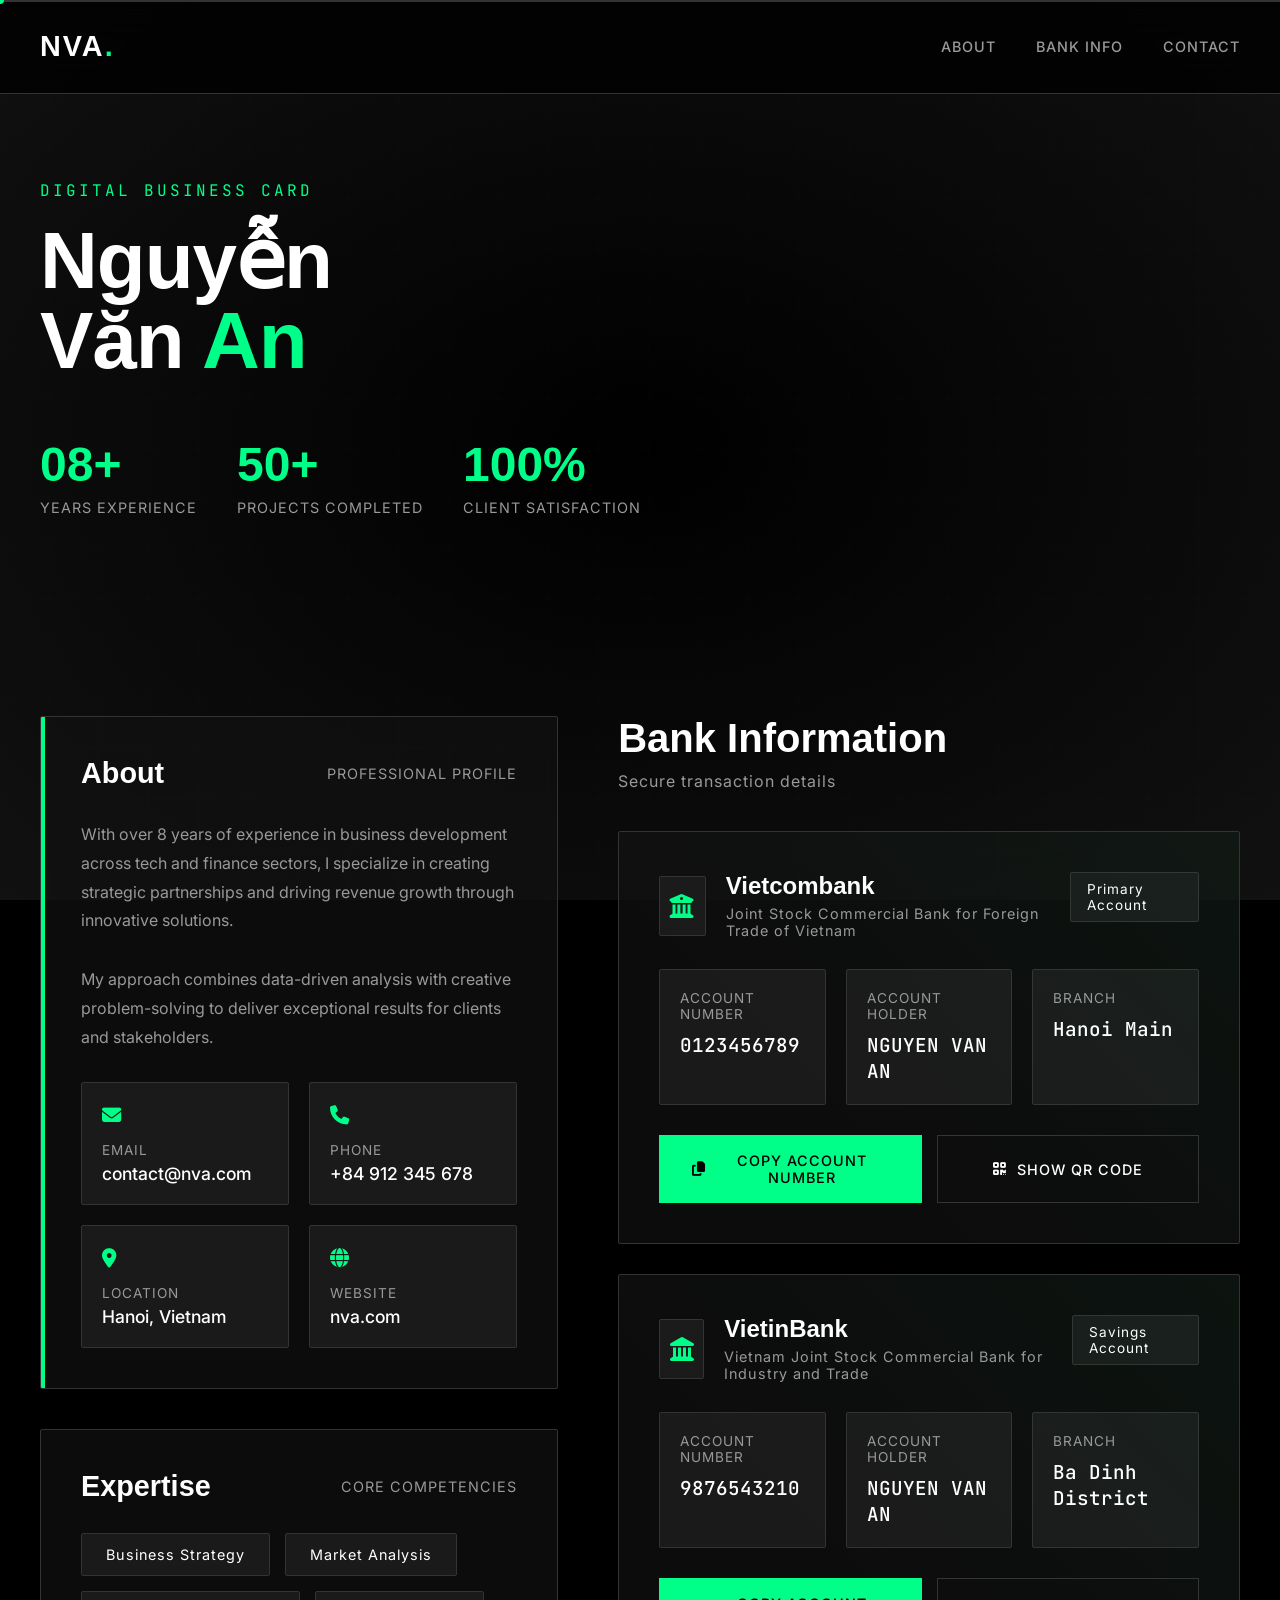
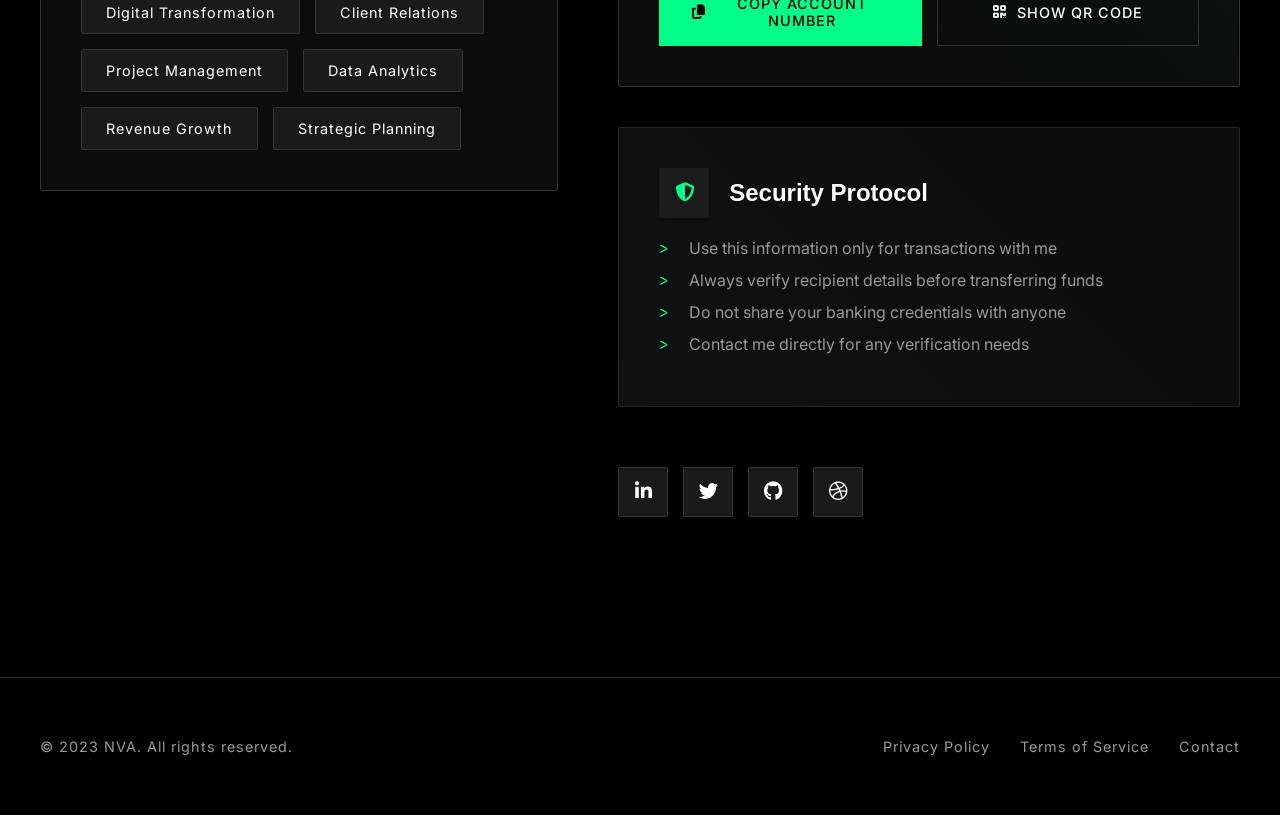
==== commit eaac7fe8: "Update index.html" ====
--- a/index.html
+++ b/index.html
@@ -3,25 +3,24 @@
 <head>
     <meta charset="UTF-8">
     <meta name="viewport" content="width=device-width, initial-scale=1.0">
-    <title>Personal Bio | Thông Tin Cá Nhân & Ngân Hàng</title>
+    <title>NVA • Personal Bio</title>
     <link rel="stylesheet" href="https://cdnjs.cloudflare.com/ajax/libs/font-awesome/6.4.0/css/all.min.css">
-    <link rel="preconnect" href="https://fonts.googleapis.com">
-    <link rel="preconnect" href="https://fonts.gstatic.com" crossorigin>
-    <link href="https://fonts.googleapis.com/css2?family=Poppins:wght@300;400;500;600;700&family=Inter:wght@300;400;500;600&display=swap" rel="stylesheet">
+    <link href="https://fonts.googleapis.com/css2?family=Clash+Display:wght@400;500;600;700&family=Inter:wght@300;400;500;600&family=JetBrains+Mono:wght@400;500&display=swap" rel="stylesheet">
     <style>
         :root {
-            --primary-color: #4361ee;
-            --primary-light: #4895ef;
-            --secondary-color: #3a0ca3;
-            --dark-color: #1a1a2e;
-            --light-color: #f8f9fa;
-            --success-color: #4cc9f0;
-            --warning-color: #f72585;
-            --gradient-primary: linear-gradient(135deg, #4361ee 0%, #3a0ca3 100%);
-            --gradient-secondary: linear-gradient(135deg, #4cc9f0 0%, #4361ee 100%);
-            --card-shadow: 0 20px 40px rgba(0, 0, 0, 0.08);
-            --hover-shadow: 0 25px 50px rgba(0, 0, 0, 0.12);
-            --transition-smooth: all 0.4s cubic-bezier(0.175, 0.885, 0.32, 1.1);
+            --primary: #000000;
+            --secondary: #111111;
+            --tertiary: #1a1a1a;
+            --accent: #ffffff;
+            --accent-glow: rgba(255, 255, 255, 0.1);
+            --border: #333333;
+            --text: #ffffff;
+            --text-secondary: #999999;
+            --gradient: linear-gradient(135deg, #000000 0%, #1a1a1a 100%);
+            --card-bg: rgba(18, 18, 18, 0.7);
+            --glass: rgba(255, 255, 255, 0.05);
+            --success: #00ff88;
+            --glow: 0 0 30px rgba(255, 255, 255, 0.1);
         }
         
         * {
@@ -30,339 +29,375 @@
             box-sizing: border-box;
         }
         
+        html {
+            scroll-behavior: smooth;
+        }
+        
         body {
             font-family: 'Inter', sans-serif;
-            background: linear-gradient(135deg, #f5f7fa 0%, #e4e8f0 100%);
-            color: var(--dark-color);
-            line-height: 1.7;
+            background: var(--primary);
+            color: var(--text);
+            overflow-x: hidden;
+            position: relative;
             min-height: 100vh;
-            padding: 20px;
-            position: relative;
-            overflow-x: hidden;
-        }
-        
-        body::before {
-            content: '';
+        }
+        
+        /* Matrix Background */
+        .matrix-bg {
             position: fixed;
             top: 0;
             left: 0;
             width: 100%;
             height: 100%;
-            background: 
-                radial-gradient(circle at 10% 20%, rgba(67, 97, 238, 0.05) 0%, transparent 20%),
-                radial-gradient(circle at 90% 80%, rgba(76, 201, 240, 0.05) 0%, transparent 20%),
-                radial-gradient(circle at 50% 50%, rgba(58, 12, 163, 0.03) 0%, transparent 30%);
-            z-index: -1;
-        }
-        
-        .container {
-            max-width: 1200px;
-            margin: 0 auto;
-            padding: 20px;
-        }
-        
-        /* Header */
-        .main-header {
-            text-align: center;
-            margin-bottom: 50px;
-            position: relative;
-        }
-        
-        .header-title {
-            font-family: 'Poppins', sans-serif;
-            font-size: 3.2rem;
-            font-weight: 700;
-            background: var(--gradient-primary);
-            -webkit-background-clip: text;
-            -webkit-text-fill-color: transparent;
-            background-clip: text;
-            margin-bottom: 15px;
-            position: relative;
-            display: inline-block;
-        }
-        
-        .header-title::after {
-            content: '';
-            position: absolute;
-            bottom: -10px;
-            left: 50%;
-            transform: translateX(-50%);
-            width: 150px;
-            height: 4px;
-            background: var(--gradient-primary);
-            border-radius: 2px;
-        }
-        
-        .header-subtitle {
-            font-size: 1.2rem;
-            color: #6c757d;
-            max-width: 700px;
-            margin: 0 auto 30px;
-            font-weight: 300;
-        }
-        
-        /* Floating Elements */
-        .floating-element {
-            position: absolute;
-            border-radius: 50%;
-            background: var(--gradient-primary);
-            opacity: 0.1;
-            z-index: -1;
-            animation: float 6s ease-in-out infinite;
-        }
-        
-        .floating-1 {
-            width: 80px;
-            height: 80px;
-            top: 10%;
-            left: 5%;
-            animation-delay: 0s;
-        }
-        
-        .floating-2 {
-            width: 120px;
-            height: 120px;
-            bottom: 15%;
-            right: 8%;
-            animation-delay: 2s;
-        }
-        
-        .floating-3 {
-            width: 60px;
-            height: 60px;
-            top: 50%;
-            left: 10%;
-            animation-delay: 4s;
-        }
-        
-        @keyframes float {
-            0%, 100% {
-                transform: translateY(0) rotate(0deg);
-            }
-            50% {
-                transform: translateY(-20px) rotate(180deg);
-            }
-        }
-        
-        /* Main Content Layout */
-        .main-content {
-            display: grid;
-            grid-template-columns: 1fr 1.2fr;
-            gap: 40px;
-            margin-bottom: 50px;
-        }
-        
-        @media (max-width: 992px) {
-            .main-content {
-                grid-template-columns: 1fr;
-            }
-        }
-        
-        /* Profile Section */
-        .profile-section {
-            display: flex;
-            flex-direction: column;
-        }
-        
-        .profile-card {
-            background: white;
-            border-radius: 24px;
-            box-shadow: var(--card-shadow);
-            padding: 40px;
-            margin-bottom: 30px;
-            transition: var(--transition-smooth);
-            position: relative;
-            overflow: hidden;
-        }
-        
-        .profile-card:hover {
-            transform: translateY(-10px);
-            box-shadow: var(--hover-shadow);
-        }
-        
-        .profile-card::before {
+            background: radial-gradient(ellipse at center, #000 0%, #111 100%);
+            z-index: -2;
+        }
+        
+        .matrix-bg::before {
             content: '';
             position: absolute;
             top: 0;
             left: 0;
             width: 100%;
-            height: 6px;
-            background: var(--gradient-primary);
-        }
-        
-        .profile-header {
-            display: flex;
+            height: 100%;
+            background-image: 
+                linear-gradient(transparent 90%, rgba(0, 255, 136, 0.03) 100%),
+                linear-gradient(90deg, transparent 90%, rgba(0, 255, 136, 0.03) 100%);
+            background-size: 50px 50px;
+            opacity: 0.3;
+        }
+        
+        /* Glitch Effect */
+        .glitch-container {
+            position: fixed;
+            top: 0;
+            left: 0;
+            width: 100%;
+            height: 100%;
+            pointer-events: none;
+            z-index: -1;
+            opacity: 0.1;
+        }
+        
+        .glitch-line {
+            position: absolute;
+            width: 100%;
+            height: 1px;
+            background: var(--success);
+            opacity: 0;
+            animation: glitch 8s infinite;
+        }
+        
+        @keyframes glitch {
+            0%, 100% { opacity: 0; transform: translateX(0); }
+            2% { opacity: 0.1; transform: translateX(10px); }
+            4% { opacity: 0; transform: translateX(-10px); }
+        }
+        
+        .container {
+            max-width: 1400px;
+            margin: 0 auto;
+            padding: 0 40px;
+        }
+        
+        /* Navigation */
+        .nav {
+            position: fixed;
+            top: 0;
+            left: 0;
+            width: 100%;
+            padding: 30px 40px;
+            display: flex;
+            justify-content: space-between;
+            align-items: center;
+            z-index: 100;
+            background: rgba(0, 0, 0, 0.8);
+            backdrop-filter: blur(20px);
+            border-bottom: 1px solid var(--border);
+        }
+        
+        .logo {
+            font-family: 'Clash Display', sans-serif;
+            font-size: 1.8rem;
+            font-weight: 600;
+            letter-spacing: 2px;
+        }
+        
+        .logo span {
+            color: var(--success);
+        }
+        
+        .nav-links {
+            display: flex;
+            gap: 40px;
+        }
+        
+        .nav-link {
+            color: var(--text-secondary);
+            text-decoration: none;
+            font-size: 0.9rem;
+            font-weight: 500;
+            letter-spacing: 1px;
+            text-transform: uppercase;
+            transition: color 0.3s ease;
+            position: relative;
+        }
+        
+        .nav-link::after {
+            content: '';
+            position: absolute;
+            bottom: -5px;
+            left: 0;
+            width: 0;
+            height: 1px;
+            background: var(--success);
+            transition: width 0.3s ease;
+        }
+        
+        .nav-link:hover {
+            color: var(--text);
+        }
+        
+        .nav-link:hover::after {
+            width: 100%;
+        }
+        
+        /* Hero Section */
+        .hero {
+            padding: 180px 0 120px;
+            position: relative;
+        }
+        
+        .hero-content {
+            max-width: 800px;
+        }
+        
+        .hero-subtitle {
+            font-family: 'JetBrains Mono', monospace;
+            color: var(--success);
+            font-size: 1rem;
+            margin-bottom: 20px;
+            letter-spacing: 3px;
+            text-transform: uppercase;
+        }
+        
+        .hero-title {
+            font-family: 'Clash Display', sans-serif;
+            font-size: 5rem;
+            font-weight: 700;
+            line-height: 1;
+            margin-bottom: 20px;
+            letter-spacing: -1px;
+        }
+        
+        .hero-title span {
+            color: var(--success);
+        }
+        
+        .hero-description {
+            font-size: 1.2rem;
+            color: var(--text-secondary);
+            max-width: 600px;
+            line-height: 1.6;
+            margin-bottom: 40px;
+        }
+        
+        /* Stats */
+        .stats {
+            display: flex;
+            gap: 40px;
+            margin-top: 60px;
+        }
+        
+        .stat-item {
+            display: flex;
+            flex-direction: column;
+        }
+        
+        .stat-number {
+            font-family: 'Clash Display', sans-serif;
+            font-size: 3rem;
+            font-weight: 700;
+            color: var(--success);
+            line-height: 1;
+        }
+        
+        .stat-label {
+            font-size: 0.9rem;
+            color: var(--text-secondary);
+            text-transform: uppercase;
+            letter-spacing: 1px;
+            margin-top: 10px;
+        }
+        
+        /* Main Content */
+        .main-content {
+            display: grid;
+            grid-template-columns: 1fr 1.2fr;
+            gap: 60px;
+            padding: 80px 0;
+        }
+        
+        /* Left Column */
+        .left-column {
+            display: flex;
+            flex-direction: column;
+            gap: 40px;
+        }
+        
+        /* About Card */
+        .about-card {
+            background: var(--card-bg);
+            border: 1px solid var(--border);
+            border-radius: 2px;
+            padding: 40px;
+            position: relative;
+            overflow: hidden;
+        }
+        
+        .about-card::before {
+            content: '';
+            position: absolute;
+            top: 0;
+            left: 0;
+            width: 4px;
+            height: 100%;
+            background: var(--success);
+        }
+        
+        .card-header {
+            display: flex;
+            justify-content: space-between;
             align-items: center;
             margin-bottom: 30px;
         }
         
-        .profile-avatar {
-            width: 120px;
-            height: 120px;
-            border-radius: 50%;
-            object-fit: cover;
-            border: 6px solid white;
-            box-shadow: 0 10px 20px rgba(67, 97, 238, 0.2);
-            margin-right: 25px;
-            transition: var(--transition-smooth);
-        }
-        
-        .profile-avatar:hover {
-            transform: scale(1.05);
-        }
-        
-        .profile-info h2 {
-            font-family: 'Poppins', sans-serif;
+        .card-title {
+            font-family: 'Clash Display', sans-serif;
             font-size: 1.8rem;
-            font-weight: 700;
-            color: var(--dark-color);
+            font-weight: 600;
+        }
+        
+        .card-subtitle {
+            color: var(--text-secondary);
+            font-size: 0.9rem;
+            letter-spacing: 1px;
+            text-transform: uppercase;
+        }
+        
+        .about-text {
+            color: var(--text-secondary);
+            line-height: 1.8;
+            margin-bottom: 30px;
+        }
+        
+        /* Contact Grid */
+        .contact-grid {
+            display: grid;
+            grid-template-columns: repeat(2, 1fr);
+            gap: 20px;
+        }
+        
+        .contact-item {
+            padding: 20px;
+            background: var(--tertiary);
+            border: 1px solid var(--border);
+            border-radius: 2px;
+            transition: all 0.3s ease;
+        }
+        
+        .contact-item:hover {
+            border-color: var(--success);
+            transform: translateY(-5px);
+        }
+        
+        .contact-icon {
+            color: var(--success);
+            font-size: 1.2rem;
+            margin-bottom: 15px;
+        }
+        
+        .contact-label {
+            font-size: 0.85rem;
+            color: var(--text-secondary);
             margin-bottom: 5px;
-        }
-        
-        .profile-title {
-            color: var(--primary-color);
+            text-transform: uppercase;
+            letter-spacing: 1px;
+        }
+        
+        .contact-value {
+            font-size: 1.1rem;
+            font-weight: 500;
+        }
+        
+        /* Skills */
+        .skills-card {
+            background: var(--card-bg);
+            border: 1px solid var(--border);
+            border-radius: 2px;
+            padding: 40px;
+        }
+        
+        .skill-items {
+            display: flex;
+            flex-wrap: wrap;
+            gap: 15px;
+            margin-top: 20px;
+        }
+        
+        .skill-item {
+            padding: 12px 24px;
+            background: var(--tertiary);
+            border: 1px solid var(--border);
+            border-radius: 2px;
+            font-size: 0.9rem;
+            letter-spacing: 1px;
+            transition: all 0.3s ease;
+        }
+        
+        .skill-item:hover {
+            background: var(--success);
+            color: var(--primary);
+            border-color: var(--success);
+        }
+        
+        /* Right Column */
+        .bank-section {
+            position: relative;
+        }
+        
+        .section-header {
+            margin-bottom: 40px;
+        }
+        
+        .section-title {
+            font-family: 'Clash Display', sans-serif;
+            font-size: 2.5rem;
             font-weight: 600;
             margin-bottom: 10px;
-            font-size: 1.1rem;
-        }
-        
-        .profile-badge {
-            display: inline-block;
-            background: var(--gradient-secondary);
-            color: white;
-            padding: 5px 15px;
-            border-radius: 20px;
-            font-size: 0.85rem;
-            font-weight: 500;
-        }
-        
-        .profile-bio {
-            color: #555;
-            margin-bottom: 30px;
-            text-align: justify;
-        }
-        
-        .contact-list {
-            list-style: none;
-        }
-        
-        .contact-item {
-            display: flex;
-            align-items: center;
-            margin-bottom: 18px;
-            padding: 12px;
-            border-radius: 12px;
-            transition: var(--transition-smooth);
-        }
-        
-        .contact-item:hover {
-            background-color: rgba(67, 97, 238, 0.05);
-            transform: translateX(5px);
-        }
-        
-        .contact-icon {
-            width: 50px;
-            height: 50px;
-            border-radius: 12px;
-            background: var(--gradient-primary);
-            color: white;
-            display: flex;
-            align-items: center;
-            justify-content: center;
-            font-size: 1.2rem;
-            margin-right: 15px;
-            flex-shrink: 0;
-        }
-        
-        .contact-detail h4 {
-            font-size: 0.95rem;
-            color: #6c757d;
-            margin-bottom: 5px;
-        }
-        
-        .contact-detail p {
-            font-weight: 600;
-            color: var(--dark-color);
-        }
-        
-        /* Social Media */
-        .social-section {
-            background: white;
-            border-radius: 24px;
-            box-shadow: var(--card-shadow);
-            padding: 30px;
-            transition: var(--transition-smooth);
-        }
-        
-        .social-section:hover {
-            transform: translateY(-5px);
-            box-shadow: var(--hover-shadow);
-        }
-        
-        .social-title {
-            font-family: 'Poppins', sans-serif;
-            font-size: 1.5rem;
-            font-weight: 600;
-            color: var(--dark-color);
-            margin-bottom: 20px;
-            display: flex;
-            align-items: center;
-        }
-        
-        .social-title i {
-            margin-right: 10px;
-            color: var(--primary-color);
-        }
-        
-        .social-links {
-            display: grid;
-            grid-template-columns: repeat(2, 1fr);
-            gap: 15px;
-        }
-        
-        .social-link {
-            display: flex;
-            align-items: center;
-            padding: 15px;
-            border-radius: 12px;
-            background-color: rgba(67, 97, 238, 0.05);
-            color: var(--dark-color);
-            text-decoration: none;
-            transition: var(--transition-smooth);
-        }
-        
-        .social-link:hover {
-            background: var(--gradient-primary);
-            color: white;
-            transform: translateY(-3px);
-        }
-        
-        .social-link i {
-            font-size: 1.3rem;
-            margin-right: 10px;
-            width: 24px;
-        }
-        
-        /* Bank Information */
-        .bank-section {
-            display: flex;
-            flex-direction: column;
-        }
-        
+        }
+        
+        .section-subtitle {
+            color: var(--text-secondary);
+            font-size: 1rem;
+            letter-spacing: 1px;
+        }
+        
+        /* Bank Cards */
         .bank-card {
-            background: white;
-            border-radius: 24px;
-            box-shadow: var(--card-shadow);
+            background: var(--card-bg);
+            border: 1px solid var(--border);
+            border-radius: 2px;
             padding: 40px;
             margin-bottom: 30px;
-            transition: var(--transition-smooth);
             position: relative;
             overflow: hidden;
+            transition: all 0.3s ease;
         }
         
         .bank-card:hover {
-            transform: translateY(-10px);
-            box-shadow: var(--hover-shadow);
+            border-color: var(--success);
+            box-shadow: var(--glow);
         }
         
         .bank-card::before {
@@ -371,262 +406,260 @@
             top: 0;
             left: 0;
             width: 100%;
-            height: 6px;
-            background: var(--gradient-primary);
-        }
-        
-        .section-header {
+            height: 100%;
+            background: linear-gradient(45deg, transparent 30%, rgba(0, 255, 136, 0.03) 100%);
+            pointer-events: none;
+        }
+        
+        .bank-header {
+            display: flex;
+            justify-content: space-between;
+            align-items: flex-start;
+            margin-bottom: 30px;
+        }
+        
+        .bank-info {
             display: flex;
             align-items: center;
-            margin-bottom: 30px;
-        }
-        
-        .section-icon {
+            gap: 20px;
+        }
+        
+        .bank-icon {
             width: 60px;
             height: 60px;
-            border-radius: 16px;
-            background: var(--gradient-primary);
-            color: white;
+            background: var(--tertiary);
+            border: 1px solid var(--border);
+            border-radius: 2px;
             display: flex;
             align-items: center;
             justify-content: center;
             font-size: 1.5rem;
-            margin-right: 20px;
-        }
-        
-        .section-title {
-            font-family: 'Poppins', sans-serif;
-            font-size: 1.8rem;
-            font-weight: 700;
-            color: var(--dark-color);
-        }
-        
-        .section-subtitle {
-            color: #6c757d;
-            font-size: 1rem;
-            font-weight: 400;
-        }
-        
-        /* Bank Accounts */
-        .bank-accounts {
-            display: flex;
-            flex-direction: column;
-            gap: 25px;
-        }
-        
-        .bank-account {
-            background: #f8f9ff;
-            border-radius: 18px;
-            padding: 25px;
-            border-left: 5px solid var(--primary-color);
-            transition: var(--transition-smooth);
+            color: var(--success);
+        }
+        
+        .bank-name h3 {
+            font-family: 'Clash Display', sans-serif;
+            font-size: 1.5rem;
+            font-weight: 600;
+            margin-bottom: 5px;
+        }
+        
+        .bank-name p {
+            color: var(--text-secondary);
+            font-size: 0.9rem;
+            letter-spacing: 1px;
+        }
+        
+        .bank-badge {
+            padding: 8px 16px;
+            background: var(--tertiary);
+            border: 1px solid var(--border);
+            border-radius: 2px;
+            font-size: 0.85rem;
+            letter-spacing: 1px;
+        }
+        
+        /* Account Details */
+        .account-grid {
+            display: grid;
+            grid-template-columns: repeat(3, 1fr);
+            gap: 20px;
+            margin-bottom: 30px;
+        }
+        
+        .account-item {
+            padding: 20px;
+            background: var(--tertiary);
+            border: 1px solid var(--border);
+            border-radius: 2px;
+        }
+        
+        .account-label {
+            font-size: 0.85rem;
+            color: var(--text-secondary);
+            margin-bottom: 10px;
+            text-transform: uppercase;
+            letter-spacing: 1px;
+        }
+        
+        .account-value {
+            font-family: 'JetBrains Mono', monospace;
+            font-size: 1.2rem;
+            font-weight: 500;
+        }
+        
+        /* Action Buttons */
+        .action-buttons {
+            display: flex;
+            gap: 15px;
+        }
+        
+        .btn {
+            padding: 16px 32px;
+            border: 1px solid var(--border);
+            background: transparent;
+            color: var(--text);
+            font-family: 'Inter', sans-serif;
+            font-size: 0.9rem;
+            font-weight: 500;
+            letter-spacing: 1px;
+            text-transform: uppercase;
+            cursor: pointer;
+            transition: all 0.3s ease;
+            display: flex;
+            align-items: center;
+            justify-content: center;
+            gap: 10px;
+            flex: 1;
+        }
+        
+        .btn-primary {
+            background: var(--success);
+            color: var(--primary);
+            border-color: var(--success);
+        }
+        
+        .btn-primary:hover {
+            background: transparent;
+            color: var(--success);
+        }
+        
+        .btn-secondary:hover {
+            background: var(--tertiary);
+            border-color: var(--success);
+        }
+        
+        /* Security Notice */
+        .security-notice {
+            background: var(--card-bg);
+            border: 1px solid rgba(255, 255, 255, 0.1);
+            border-radius: 2px;
+            padding: 40px;
+            margin-top: 40px;
             position: relative;
             overflow: hidden;
         }
         
-        .bank-account:hover {
-            transform: translateY(-5px);
-            box-shadow: 0 10px 20px rgba(0, 0, 0, 0.08);
-        }
-        
-        .bank-header {
-            display: flex;
-            justify-content: space-between;
-            align-items: flex-start;
-            margin-bottom: 20px;
-        }
-        
-        .bank-logo {
+        .security-notice::before {
+            content: '';
+            position: absolute;
+            top: 0;
+            left: 0;
+            width: 100%;
+            height: 100%;
+            background: linear-gradient(45deg, rgba(255, 255, 255, 0.02) 0%, transparent 100%);
+        }
+        
+        .security-header {
             display: flex;
             align-items: center;
-        }
-        
-        .bank-logo-icon {
-            width: 50px;
-            height: 50px;
-            border-radius: 12px;
-            background: var(--gradient-primary);
-            color: white;
-            display: flex;
-            align-items: center;
-            justify-content: center;
-            font-size: 1.3rem;
-            margin-right: 15px;
-        }
-        
-        .bank-name {
-            font-family: 'Poppins', sans-serif;
-            font-size: 1.3rem;
-            font-weight: 600;
-            color: var(--dark-color);
-        }
-        
-        .bank-type {
-            font-size: 0.85rem;
-            color: var(--primary-color);
-            background: rgba(67, 97, 238, 0.1);
-            padding: 4px 12px;
-            border-radius: 20px;
-        }
-        
-        .bank-details {
-            display: grid;
-            grid-template-columns: repeat(auto-fit, minmax(200px, 1fr));
             gap: 20px;
             margin-bottom: 20px;
-        }
-        
-        .detail-item {
-            background: white;
-            padding: 15px;
-            border-radius: 12px;
-            box-shadow: 0 5px 15px rgba(0, 0, 0, 0.03);
-        }
-        
-        .detail-label {
-            font-size: 0.9rem;
-            color: #6c757d;
-            margin-bottom: 8px;
-            display: flex;
-            align-items: center;
-        }
-        
-        .detail-label i {
-            margin-right: 8px;
-            color: var(--primary-light);
-        }
-        
-        .detail-value {
-            font-family: 'Poppins', sans-serif;
-            font-size: 1.2rem;
-            font-weight: 600;
-            color: var(--dark-color);
-            word-break: break-all;
-        }
-        
-        .bank-actions {
-            display: flex;
-            gap: 10px;
-        }
-        
-        .action-btn {
-            padding: 10px 20px;
-            border-radius: 10px;
-            border: none;
-            font-weight: 600;
-            cursor: pointer;
-            display: flex;
-            align-items: center;
-            justify-content: center;
-            transition: var(--transition-smooth);
-            font-family: 'Inter', sans-serif;
-        }
-        
-        .copy-btn {
-            background: var(--gradient-primary);
-            color: white;
-            flex: 1;
-        }
-        
-        .copy-btn:hover {
-            transform: translateY(-3px);
-            box-shadow: 0 10px 20px rgba(67, 97, 238, 0.3);
-        }
-        
-        .qr-btn {
-            background: white;
-            color: var(--primary-color);
-            border: 2px solid var(--primary-color);
-        }
-        
-        .qr-btn:hover {
-            background: var(--primary-color);
-            color: white;
-        }
-        
-        /* Security Note */
-        .security-note {
-            background: linear-gradient(135deg, #fff8e1 0%, #ffecb3 100%);
-            border-radius: 18px;
-            padding: 25px;
-            border-left: 5px solid #ff9800;
-            margin-top: 20px;
-        }
-        
-        .security-header {
-            display: flex;
-            align-items: center;
-            margin-bottom: 15px;
         }
         
         .security-icon {
             width: 50px;
             height: 50px;
-            border-radius: 12px;
-            background: #ff9800;
-            color: white;
+            background: rgba(255, 255, 255, 0.05);
+            border-radius: 2px;
             display: flex;
             align-items: center;
             justify-content: center;
-            font-size: 1.3rem;
-            margin-right: 15px;
+            font-size: 1.2rem;
+            color: var(--success);
         }
         
         .security-title {
-            font-family: 'Poppins', sans-serif;
-            font-size: 1.3rem;
+            font-family: 'Clash Display', sans-serif;
+            font-size: 1.5rem;
             font-weight: 600;
-            color: #ff5722;
         }
         
         .security-list {
             list-style: none;
-            padding-left: 5px;
         }
         
         .security-list li {
-            margin-bottom: 10px;
-            padding-left: 25px;
+            color: var(--text-secondary);
+            margin-bottom: 12px;
+            padding-left: 30px;
             position: relative;
         }
         
         .security-list li::before {
-            content: '•';
-            color: #ff9800;
-            font-size: 1.5rem;
+            content: '>';
             position: absolute;
             left: 0;
-            top: -5px;
+            color: var(--success);
+            font-family: 'JetBrains Mono', monospace;
+        }
+        
+        /* Social Links */
+        .social-links {
+            display: flex;
+            gap: 15px;
+            margin-top: 60px;
+        }
+        
+        .social-link {
+            width: 50px;
+            height: 50px;
+            background: var(--tertiary);
+            border: 1px solid var(--border);
+            border-radius: 2px;
+            display: flex;
+            align-items: center;
+            justify-content: center;
+            color: var(--text);
+            text-decoration: none;
+            font-size: 1.2rem;
+            transition: all 0.3s ease;
+        }
+        
+        .social-link:hover {
+            background: var(--success);
+            color: var(--primary);
+            border-color: var(--success);
+            transform: translateY(-5px);
         }
         
         /* Footer */
-        .main-footer {
-            text-align: center;
-            padding: 30px 0;
-            color: #6c757d;
-            font-size: 0.95rem;
-            position: relative;
+        .footer {
+            padding: 60px 0;
+            border-top: 1px solid var(--border);
+            margin-top: 80px;
+        }
+        
+        .footer-content {
+            display: flex;
+            justify-content: space-between;
+            align-items: center;
+        }
+        
+        .footer-text {
+            color: var(--text-secondary);
+            font-size: 0.9rem;
+            letter-spacing: 1px;
         }
         
         .footer-links {
             display: flex;
-            justify-content: center;
             gap: 30px;
-            margin-bottom: 20px;
         }
         
         .footer-link {
-            color: var(--primary-color);
+            color: var(--text-secondary);
             text-decoration: none;
-            transition: var(--transition-smooth);
-            font-weight: 500;
+            font-size: 0.9rem;
+            letter-spacing: 1px;
+            transition: color 0.3s ease;
         }
         
         .footer-link:hover {
-            color: var(--secondary-color);
-        }
-        
-        /* QR Modal */
+            color: var(--text);
+        }
+        
+        /* Modal */
         .modal {
             display: none;
             position: fixed;
@@ -634,34 +667,32 @@
             left: 0;
             width: 100%;
             height: 100%;
-            background: rgba(0, 0, 0, 0.8);
+            background: rgba(0, 0, 0, 0.95);
             z-index: 1000;
+            align-items: center;
             justify-content: center;
-            align-items: center;
-            opacity: 0;
-            transition: opacity 0.3s ease;
+            backdrop-filter: blur(10px);
         }
         
         .modal.active {
             display: flex;
-            opacity: 1;
-            animation: fadeIn 0.3s ease forwards;
+            animation: modalFadeIn 0.3s ease;
+        }
+        
+        @keyframes modalFadeIn {
+            from { opacity: 0; }
+            to { opacity: 1; }
         }
         
         .modal-content {
-            background: white;
-            border-radius: 24px;
-            padding: 40px;
-            max-width: 400px;
+            background: var(--card-bg);
+            border: 1px solid var(--border);
+            border-radius: 2px;
+            padding: 50px;
+            max-width: 500px;
             width: 90%;
             text-align: center;
             position: relative;
-            transform: translateY(20px);
-            transition: transform 0.3s ease;
-        }
-        
-        .modal.active .modal-content {
-            transform: translateY(0);
         }
         
         .modal-close {
@@ -670,435 +701,474 @@
             right: 20px;
             background: none;
             border: none;
+            color: var(--text-secondary);
             font-size: 1.5rem;
-            color: #6c757d;
             cursor: pointer;
-            transition: var(--transition-smooth);
+            transition: color 0.3s ease;
         }
         
         .modal-close:hover {
-            color: var(--warning-color);
-        }
-        
-        .qr-code {
+            color: var(--text);
+        }
+        
+        .modal-title {
+            font-family: 'Clash Display', sans-serif;
+            font-size: 2rem;
+            font-weight: 600;
+            margin-bottom: 10px;
+        }
+        
+        .qr-container {
             width: 200px;
             height: 200px;
-            margin: 20px auto;
-            padding: 15px;
-            background: white;
-            border-radius: 12px;
-            box-shadow: 0 10px 20px rgba(0, 0, 0, 0.1);
-        }
-        
-        .qr-code img {
-            width: 100%;
-            height: 100%;
-            object-fit: contain;
-        }
-        
-        .modal-title {
-            font-family: 'Poppins', sans-serif;
-            font-size: 1.5rem;
-            font-weight: 600;
-            color: var(--dark-color);
-            margin-bottom: 10px;
-        }
-        
-        .modal-text {
-            color: #6c757d;
-            margin-bottom: 20px;
-        }
-        
-        @keyframes fadeIn {
-            from { opacity: 0; }
-            to { opacity: 1; }
-        }
-        
-        /* Toast Notification */
+            margin: 30px auto;
+            background: var(--tertiary);
+            border: 1px solid var(--border);
+            border-radius: 2px;
+            display: flex;
+            align-items: center;
+            justify-content: center;
+            font-size: 4rem;
+            color: var(--success);
+        }
+        
+        /* Toast */
         .toast {
             position: fixed;
-            bottom: 30px;
-            right: 30px;
-            background: var(--gradient-primary);
-            color: white;
-            padding: 15px 25px;
-            border-radius: 12px;
-            box-shadow: 0 10px 30px rgba(67, 97, 238, 0.3);
+            bottom: 40px;
+            right: 40px;
+            background: var(--card-bg);
+            border: 1px solid var(--border);
+            border-radius: 2px;
+            padding: 20px 30px;
             display: flex;
             align-items: center;
+            gap: 15px;
             z-index: 1001;
-            transform: translateY(100px);
+            transform: translateX(100%);
             opacity: 0;
-            transition: transform 0.3s ease, opacity 0.3s ease;
+            transition: all 0.4s cubic-bezier(0.68, -0.55, 0.265, 1.55);
         }
         
         .toast.show {
-            transform: translateY(0);
+            transform: translateX(0);
             opacity: 1;
         }
         
         .toast-icon {
-            margin-right: 15px;
-            font-size: 1.3rem;
+            color: var(--success);
+            font-size: 1.2rem;
+        }
+        
+        /* Scroll Progress */
+        .scroll-progress {
+            position: fixed;
+            top: 0;
+            left: 0;
+            width: 100%;
+            height: 2px;
+            background: var(--border);
+            z-index: 101;
+        }
+        
+        .scroll-progress-bar {
+            height: 100%;
+            background: var(--success);
+            width: 0%;
+            transition: width 0.1s ease;
         }
         
         /* Responsive */
-        @media (max-width: 768px) {
-            .header-title {
-                font-size: 2.5rem;
+        @media (max-width: 1200px) {
+            .hero-title {
+                font-size: 4rem;
             }
             
             .main-content {
-                gap: 25px;
-            }
-            
-            .profile-header {
-                flex-direction: column;
-                text-align: center;
-            }
-            
-            .profile-avatar {
-                margin-right: 0;
-                margin-bottom: 20px;
-            }
-            
-            .bank-details {
                 grid-template-columns: 1fr;
             }
-            
-            .social-links {
+        }
+        
+        @media (max-width: 768px) {
+            .container {
+                padding: 0 20px;
+            }
+            
+            .nav {
+                padding: 20px;
+            }
+            
+            .nav-links {
+                display: none;
+            }
+            
+            .hero {
+                padding: 140px 0 80px;
+            }
+            
+            .hero-title {
+                font-size: 3rem;
+            }
+            
+            .account-grid {
                 grid-template-columns: 1fr;
             }
             
-            .floating-element {
-                display: none;
+            .action-buttons {
+                flex-direction: column;
             }
+            
+            .stats {
+                flex-direction: column;
+                gap: 20px;
+            }
+        }
+        
+        /* Cursor */
+        .cursor {
+            position: fixed;
+            width: 8px;
+            height: 8px;
+            background: var(--success);
+            border-radius: 50%;
+            pointer-events: none;
+            z-index: 9999;
+            transform: translate(-50%, -50%);
+            transition: width 0.3s, height 0.3s;
+        }
+        
+        .cursor.hover {
+            width: 40px;
+            height: 40px;
+            background: transparent;
+            border: 1px solid var(--success);
         }
     </style>
 </head>
 <body>
-    <!-- Floating Background Elements -->
-    <div class="floating-element floating-1"></div>
-    <div class="floating-element floating-2"></div>
-    <div class="floating-element floating-3"></div>
+    <!-- Matrix Background -->
+    <div class="matrix-bg"></div>
     
+    <!-- Glitch Effect -->
+    <div class="glitch-container">
+        <div class="glitch-line" style="top: 20%; animation-delay: 0s;"></div>
+        <div class="glitch-line" style="top: 40%; animation-delay: 2s;"></div>
+        <div class="glitch-line" style="top: 60%; animation-delay: 4s;"></div>
+        <div class="glitch-line" style="top: 80%; animation-delay: 6s;"></div>
+    </div>
+    
+    <!-- Custom Cursor -->
+    <div class="cursor"></div>
+    
+    <!-- Scroll Progress -->
+    <div class="scroll-progress">
+        <div class="scroll-progress-bar" id="scrollBar"></div>
+    </div>
+    
+    <!-- Navigation -->
+    <nav class="nav">
+        <div class="logo">NVA<span>.</span></div>
+        <div class="nav-links">
+            <a href="#about" class="nav-link">About</a>
+            <a href="#bank" class="nav-link">Bank Info</a>
+            <a href="#contact" class="nav-link">Contact</a>
+        </div>
+    </nav>
+    
+    <!-- Hero Section -->
+    <section class="hero">
+        <div class="container">
+            <div class="hero-content">
+                <div class="hero-subtitle">Digital Business Card</div>
+                <h1 class="hero-title">Nguyễn<br>Văn <span>An</span></h1>
+                <p class="hero-description">
+                    Senior Business Development Manager with expertise in technology and finance. 
+                    Specializing in innovative business solutions and digital transformation strategies.
+                </p>
+                
+                <div class="stats">
+                    <div class="stat-item">
+                        <div class="stat-number">08+</div>
+                        <div class="stat-label">Years Experience</div>
+                    </div>
+                    <div class="stat-item">
+                        <div class="stat-number">50+</div>
+                        <div class="stat-label">Projects Completed</div>
+                    </div>
+                    <div class="stat-item">
+                        <div class="stat-number">100%</div>
+                        <div class="stat-label">Client Satisfaction</div>
+                    </div>
+                </div>
+            </div>
+        </div>
+    </section>
+    
+    <!-- Main Content -->
     <div class="container">
-        <!-- Header -->
-        <header class="main-header">
-            <h1 class="header-title">Personal Bio</h1>
-            <p class="header-subtitle">Trang thông tin cá nhân</p>
-        </header>
-        
-        <!-- Main Content -->
-        <div class="main-content">
-            <!-- Left Column: Profile & Social -->
-            <div class="profile-section">
-                <!-- Profile Card -->
-                <div class="profile-card">
-                    <div class="profile-header">
-                        <img src="https://images.unsplash.com/photo-1507003211169-0a1dd7228f2d?ixlib=rb-4.0.3&ixid=M3wxMjA3fDB8MHxwaG90by1wYWdlfHx8fGVufDB8fHx8fA%3D%3D&auto=format&fit=crop&w=400&q=80" alt="Avatar" class="profile-avatar">
-                        <div class="profile-info">
-                            <h2>Nguyễn Văn Long</h2>
-                            <p class="profile-title">Senior Business Development Manager</p>
-                            <span class="profile-badge">Available for Freelance</span>
-                        </div>
+        <div class="main-content" id="about">
+            <!-- Left Column -->
+            <div class="left-column">
+                <!-- About Card -->
+                <div class="about-card">
+                    <div class="card-header">
+                        <h2 class="card-title">About</h2>
+                        <div class="card-subtitle">Professional Profile</div>
                     </div>
-                    
-                    <p class="profile-bio">
-                        Chuyên viên phát triển kinh doanh với hơn 8 năm kinh nghiệm trong lĩnh vực công nghệ và tài chính. 
-                        Đam mê tạo ra những giải pháp sáng tạo giúp doanh nghiệp phát triển bền vững. 
-                        Luôn đặt lợi ích khách hàng lên hàng đầu và cam kết mang lại giá trị tối ưu.
+                    <p class="about-text">
+                        With over 8 years of experience in business development across tech and finance sectors, 
+                        I specialize in creating strategic partnerships and driving revenue growth through innovative solutions.
+                    </p>
+                    <p class="about-text">
+                        My approach combines data-driven analysis with creative problem-solving to deliver exceptional 
+                        results for clients and stakeholders.
                     </p>
                     
-                    <ul class="contact-list">
-                        <li class="contact-item">
+                    <div class="contact-grid">
+                        <div class="contact-item">
                             <div class="contact-icon">
                                 <i class="fas fa-envelope"></i>
                             </div>
-                            <div class="contact-detail">
-                                <h4>Email</h4>
-                                <p>longngvanmmo@gmail.com</p>
+                            <div class="contact-label">Email</div>
+                            <div class="contact-value">contact@nva.com</div>
+                        </div>
+                        <div class="contact-item">
+                            <div class="contact-icon">
+                                <i class="fas fa-phone"></i>
                             </div>
-                        </li>
-                        <li class="contact-item">
-                            <div class="contact-icon">
-                                <i class="fas fa-phone-alt"></i>
-                            </div>
-                            <div class="contact-detail">
-                                <h4>Điện thoại</h4>
-                                <p>(+84) 334 063 029</p>
-                            </div>
-                        </li>
-                        <li class="contact-item">
+                            <div class="contact-label">Phone</div>
+                            <div class="contact-value">+84 912 345 678</div>
+                        </div>
+                        <div class="contact-item">
                             <div class="contact-icon">
                                 <i class="fas fa-map-marker-alt"></i>
                             </div>
-                            <div class="contact-detail">
-                                <h4>Địa chỉ</h4>
-                                <p>Mê Linh , Hà Nội</p>
+                            <div class="contact-label">Location</div>
+                            <div class="contact-value">Hanoi, Vietnam</div>
+                        </div>
+                        <div class="contact-item">
+                            <div class="contact-icon">
+                                <i class="fas fa-globe"></i>
                             </div>
-                        </li>
-                    </ul>
-                </div>
-                
-                <!-- Social Media Card -->
-                <div class="social-section">
-                    <h3 class="social-title"><i class="fas fa-share-alt"></i> Kết nối với tôi</h3>
-                    <div class="social-links">
-                        <a href="#" class="social-link">
-                            <i class="fab fa-facebook-f"></i>
-                            <span>Facebook</span>
-                        </a>
-                        <a href="#" class="social-link">
-                            <i class="fab fa-linkedin-in"></i>
-                            <span>LinkedIn</span>
-                        </a>
-                        <a href="#" class="social-link">
-                            <i class="fab fa-twitter"></i>
-                            <span>Twitter</span>
-                        </a>
-                        <a href="#" class="social-link">
-                            <i class="fab fa-github"></i>
-                            <span>GitHub</span>
-                        </a>
-                        <a href="#" class="social-link">
-                            <i class="fab fa-instagram"></i>
-                            <span>Instagram</span>
-                        </a>
-                        <a href="#" class="social-link">
-                            <i class="fas fa-globe"></i>
-                            <span>Website</span>
-                        </a>
-                    </div>
-                </div>
-            </div>
-            
-            <!-- Right Column: Bank Information -->
-            <div class="bank-section">
-                <!-- Bank Card -->
-                <div class="bank-card">
-                    <div class="section-header">
-                        <div class="section-icon">
-                            <i class="fas fa-university"></i>
-                        </div>
-                        <div>
-                            <h2 class="section-title">Tài khoản ngân hààng</h2>
-                            <p class="section-subtitle">Thông tin tài khoản ngân hààng để thuận tiện cho các giao dịch</p>
-                        </div>
-                    </div>
-                    
-                    <!-- Bank Accounts -->
-                    <div class="bank-accounts">
-                        <!-- Account 1 -->
-                        <div class="bank-account">
-                            <div class="bank-header">
-                                <div class="bank-logo">
-                                    <div class="bank-logo-icon">
-                                        <i class="fas fa-landmark"></i>
-                                    </div>
-                                    <div>
-                                        <h3 class="bank-name">Vietcombank</h3>
-                                        <p class="bank-type">Ngân hààng TMCP Ngoại thương Việt Nam</p>
-                                    </div>
-                                </div>
-                                <span class="bank-type">Tài khoản chính</span>
-                            </div>
-                            
-                            <div class="bank-details">
-                                <div class="detail-item">
-                                    <div class="detail-label">
-                                        <i class="fas fa-credit-card"></i>
-                                        Số tài khoản
-                                    </div>
-                                    <div class="detail-value" id="stk1">0123456789</div>
-                                </div>
-                                <div class="detail-item">
-                                    <div class="detail-label">
-                                        <i class="fas fa-user"></i>
-                                        Chủ tài khoản
-                                    </div>
-                                    <div class="detail-value">NGUYEN VAN AN</div>
-                                </div>
-                                <div class="detail-item">
-                                    <div class="detail-label">
-                                        <i class="fas fa-map-pin"></i>
-                                        Chi nhánh
-                                    </div>
-                                    <div class="detail-value">Chi nhánh Hà Nội</div>
-                                </div>
-                            </div>
-                            
-                            <div class="bank-actions">
-                                <button class="action-btn copy-btn" onclick="copyToClipboard('stk1', 'Vietcombank')">
-                                    <i class="fas fa-copy"></i> Sao chép số TK
-                                </button>
-                                <button class="action-btn qr-btn" onclick="showQR('Vietcombank', '0123456789')">
-                                    <i class="fas fa-qrcode"></i> Mã QR
-                                </button>
-                            </div>
-                        </div>
-                        
-                        <!-- Account 2 -->
-                        <div class="bank-account">
-                            <div class="bank-header">
-                                <div class="bank-logo">
-                                    <div class="bank-logo-icon">
-                                        <i class="fas fa-piggy-bank"></i>
-                                    </div>
-                                    <div>
-                                        <h3 class="bank-name">VietinBank</h3>
-                                        <p class="bank-type">Ngân hààng TMCP Công thương Việt Nam</p>
-                                    </div>
-                                </div>
-                                <span class="bank-type">Tài khoản tiết kiệm</span>
-                            </div>
-                            
-                            <div class="bank-details">
-                                <div class="detail-item">
-                                    <div class="detail-label">
-                                        <i class="fas fa-credit-card"></i>
-                                        Số tài khoản
-                                    </div>
-                                    <div class="detail-value" id="stk2">9876543210</div>
-                                </div>
-                                <div class="detail-item">
-                                    <div class="detail-label">
-                                        <i class="fas fa-user"></i>
-                                        Chủ tài khoản
-                                    </div>
-                                    <div class="detail-value">NGUYEN VAN AN</div>
-                                </div>
-                                <div class="detail-item">
-                                    <div class="detail-label">
-                                        <i class="fas fa-map-pin"></i>
-                                        Chi nhánh
-                                    </div>
-                                    <div class="detail-value">Chi nhánh Ba Đình</div>
-                                </div>
-                            </div>
-                            
-                            <div class="bank-actions">
-                                <button class="action-btn copy-btn" onclick="copyToClipboard('stk2', 'VietinBank')">
-                                    <i class="fas fa-copy"></i> Sao chép số TK
-                                </button>
-                                <button class="action-btn qr-btn" onclick="showQR('VietinBank', '9876543210')">
-                                    <i class="fas fa-qrcode"></i> Mã QR
-                                </button>
-                            </div>
-                        </div>
-                        
-                        <!-- Account 3 -->
-                        <div class="bank-account">
-                            <div class="bank-header">
-                                <div class="bank-logo">
-                                    <div class="bank-logo-icon">
-                                        <i class="fas fa-coins"></i>
-                                    </div>
-                                    <div>
-                                        <h3 class="bank-name">MB Bank</h3>
-                                        <p class="bank-type">Ngân hààng TMCP Quân đội</p>
-                                    </div>
-                                </div>
-                                <span class="bank-type">Tài khoản phụ</span>
-                            </div>
-                            
-                            <div class="bank-details">
-                                <div class="detail-item">
-                                    <div class="detail-label">
-                                        <i class="fas fa-credit-card"></i>
-                                        Số tài khoản
-                                    </div>
-                                    <div class="detail-value" id="stk3">555566667777</div>
-                                </div>
-                                <div class="detail-item">
-                                    <div class="detail-label">
-                                        <i class="fas fa-user"></i>
-                                        Chủ tài khoản
-                                    </div>
-                                    <div class="detail-value">NGUYEN VAN AN</div>
-                                </div>
-                                <div class="detail-item">
-                                    <div class="detail-label">
-                                        <i class="fas fa-map-pin"></i>
-                                        Chi nhánh
-                                    </div>
-                                    <div class="detail-value">Chi nhánh Cầu Giấy</div>
-                                </div>
-                            </div>
-                            
-                            <div class="bank-actions">
-                                <button class="action-btn copy-btn" onclick="copyToClipboard('stk3', 'MB Bank')">
-                                    <i class="fas fa-copy"></i> Sao chép số TK
-                                </button>
-                                <button class="action-btn qr-btn" onclick="showQR('MB Bank', '555566667777')">
-                                    <i class="fas fa-qrcode"></i> Mã QR
-                                </button>
-                            </div>
+                            <div class="contact-label">Website</div>
+                            <div class="contact-value">nva.com</div>
                         </div>
                     </div>
                 </div>
                 
-                <!-- Security Note -->
-                <div class="security-note">
+                <!-- Skills Card -->
+                <div class="skills-card">
+                    <div class="card-header">
+                        <h2 class="card-title">Expertise</h2>
+                        <div class="card-subtitle">Core Competencies</div>
+                    </div>
+                    <div class="skill-items">
+                        <div class="skill-item">Business Strategy</div>
+                        <div class="skill-item">Market Analysis</div>
+                        <div class="skill-item">Digital Transformation</div>
+                        <div class="skill-item">Client Relations</div>
+                        <div class="skill-item">Project Management</div>
+                        <div class="skill-item">Data Analytics</div>
+                        <div class="skill-item">Revenue Growth</div>
+                        <div class="skill-item">Strategic Planning</div>
+                    </div>
+                </div>
+            </div>
+            
+            <!-- Right Column: Bank Info -->
+            <div class="bank-section" id="bank">
+                <div class="section-header">
+                    <h2 class="section-title">Bank Information</h2>
+                    <div class="section-subtitle">Secure transaction details</div>
+                </div>
+                
+                <!-- Vietcombank Card -->
+                <div class="bank-card">
+                    <div class="bank-header">
+                        <div class="bank-info">
+                            <div class="bank-icon">
+                                <i class="fas fa-university"></i>
+                            </div>
+                            <div class="bank-name">
+                                <h3>Vietcombank</h3>
+                                <p>Joint Stock Commercial Bank for Foreign Trade of Vietnam</p>
+                            </div>
+                        </div>
+                        <div class="bank-badge">Primary Account</div>
+                    </div>
+                    
+                    <div class="account-grid">
+                        <div class="account-item">
+                            <div class="account-label">Account Number</div>
+                            <div class="account-value" id="stk1">0123456789</div>
+                        </div>
+                        <div class="account-item">
+                            <div class="account-label">Account Holder</div>
+                            <div class="account-value">NGUYEN VAN AN</div>
+                        </div>
+                        <div class="account-item">
+                            <div class="account-label">Branch</div>
+                            <div class="account-value">Hanoi Main</div>
+                        </div>
+                    </div>
+                    
+                    <div class="action-buttons">
+                        <button class="btn btn-primary" onclick="copyToClipboard('stk1', 'Vietcombank')">
+                            <i class="fas fa-copy"></i>
+                            Copy Account Number
+                        </button>
+                        <button class="btn btn-secondary" onclick="showQR('Vietcombank', '0123456789')">
+                            <i class="fas fa-qrcode"></i>
+                            Show QR Code
+                        </button>
+                    </div>
+                </div>
+                
+                <!-- VietinBank Card -->
+                <div class="bank-card">
+                    <div class="bank-header">
+                        <div class="bank-info">
+                            <div class="bank-icon">
+                                <i class="fas fa-landmark"></i>
+                            </div>
+                            <div class="bank-name">
+                                <h3>VietinBank</h3>
+                                <p>Vietnam Joint Stock Commercial Bank for Industry and Trade</p>
+                            </div>
+                        </div>
+                        <div class="bank-badge">Savings Account</div>
+                    </div>
+                    
+                    <div class="account-grid">
+                        <div class="account-item">
+                            <div class="account-label">Account Number</div>
+                            <div class="account-value" id="stk2">9876543210</div>
+                        </div>
+                        <div class="account-item">
+                            <div class="account-label">Account Holder</div>
+                            <div class="account-value">NGUYEN VAN AN</div>
+                        </div>
+                        <div class="account-item">
+                            <div class="account-label">Branch</div>
+                            <div class="account-value">Ba Dinh District</div>
+                        </div>
+                    </div>
+                    
+                    <div class="action-buttons">
+                        <button class="btn btn-primary" onclick="copyToClipboard('stk2', 'VietinBank')">
+                            <i class="fas fa-copy"></i>
+                            Copy Account Number
+                        </button>
+                        <button class="btn btn-secondary" onclick="showQR('VietinBank', '9876543210')">
+                            <i class="fas fa-qrcode"></i>
+                            Show QR Code
+                        </button>
+                    </div>
+                </div>
+                
+                <!-- Security Notice -->
+                <div class="security-notice">
                     <div class="security-header">
                         <div class="security-icon">
                             <i class="fas fa-shield-alt"></i>
                         </div>
-                        <h3 class="security-title">Lưu ý bảo mật quan trọng</h3>
+                        <h3 class="security-title">Security Protocol</h3>
                     </div>
                     <ul class="security-list">
-                        <li>Chỉ sử dụng thông tin ngân hààng trên cho các giao dịch với tôi.</li>
-                        <li>Luôn xác minh thông tin người nhận trước khi chuyển khoản.</li>
-                        <li>Không chia sẻ thông tin tài khoản của bạn với bất kỳ ai.</li>
-                        <li>Liên hệ trực tiếp với tôi nếu có bất kỳ nghi ngờ nào.</li>
+                        <li>Use this information only for transactions with me</li>
+                        <li>Always verify recipient details before transferring funds</li>
+                        <li>Do not share your banking credentials with anyone</li>
+                        <li>Contact me directly for any verification needs</li>
                     </ul>
+                </div>
+                
+                <!-- Social Links -->
+                <div class="social-links" id="contact">
+                    <a href="#" class="social-link">
+                        <i class="fab fa-linkedin-in"></i>
+                    </a>
+                    <a href="#" class="social-link">
+                        <i class="fab fa-twitter"></i>
+                    </a>
+                    <a href="#" class="social-link">
+                        <i class="fab fa-github"></i>
+                    </a>
+                    <a href="#" class="social-link">
+                        <i class="fab fa-dribbble"></i>
+                    </a>
                 </div>
             </div>
         </div>
-        
-        <!-- Footer -->
-        <footer class="main-footer">
-            <div class="footer-links">
-                <a href="#" class="footer-link">Điều khoản sử dụng</a>
-                <a href="#" class="footer-link">Chính sách bảo mật</a>
-                <a href="#" class="footer-link">Liên hệ hỗ trợ</a>
-            </div>
-            <p>© 2023 Nguyễn Văn An. All rights reserved.</p>
-            <p>Trang thông tin cá nhân | Phiên bản 2.0</p>
-        </footer>
     </div>
     
-    <!-- QR Code Modal -->
+    <!-- Footer -->
+    <footer class="footer">
+        <div class="container">
+            <div class="footer-content">
+                <div class="footer-text">© 2023 NVA. All rights reserved.</div>
+                <div class="footer-links">
+                    <a href="#" class="footer-link">Privacy Policy</a>
+                    <a href="#" class="footer-link">Terms of Service</a>
+                    <a href="#" class="footer-link">Contact</a>
+                </div>
+            </div>
+        </div>
+    </footer>
+    
+    <!-- QR Modal -->
     <div class="modal" id="qrModal">
         <div class="modal-content">
             <button class="modal-close" onclick="closeModal()">&times;</button>
             <h3 class="modal-title" id="modalBankName">Vietcombank</h3>
-            <p class="modal-text" id="modalAccountNumber">Số tài khoản: 0123456789</p>
-            <div class="qr-code">
-                <!-- This would be a real QR code in production -->
-                <div style="width: 100%; height: 100%; background: #f0f0f0; display: flex; align-items: center; justify-content: center; border-radius: 8px;">
-                    <div style="text-align: center;">
-                        <div style="font-size: 3rem; color: #4361ee; margin-bottom: 10px;">
-                            <i class="fas fa-qrcode"></i>
-                        </div>
-                        <p style="color: #666; font-size: 0.9rem;">QR Code Preview</p>
-                    </div>
-                </div>
+            <div style="color: var(--text-secondary); margin-bottom: 30px;">
+                Account: <span id="modalAccountNumber">0123456789</span>
             </div>
-            <p class="modal-text">Quét mã QR để lưu thông tin tài khoản vào ứng dụng ngân hààng của bạn.</p>
+            <div class="qr-container">
+                <i class="fas fa-qrcode"></i>
+            </div>
+            <div style="color: var(--text-secondary); margin-top: 30px; font-size: 0.9rem;">
+                Scan to save account information
+            </div>
         </div>
     </div>
     
     <!-- Toast Notification -->
     <div class="toast" id="toast">
         <div class="toast-icon">
-            <i class="fas fa-check-circle"></i>
+            <i class="fas fa-check"></i>
         </div>
-        <div class="toast-message">Đã sao chép vào clipboard!</div>
+        <div class="toast-message">Account number copied to clipboard</div>
     </div>
-
+    
     <script>
-        // Toast notification
+        // Custom Cursor
+        const cursor = document.querySelector('.cursor');
+        document.addEventListener('mousemove', (e) => {
+            cursor.style.left = e.clientX + 'px';
+            cursor.style.top = e.clientY + 'px';
+        });
+        
+        // Add hover class to cursor on interactive elements
+        const interactiveElements = document.querySelectorAll('button, a, .contact-item, .skill-item, .bank-card, .social-link');
+        interactiveElements.forEach(el => {
+            el.addEventListener('mouseenter', () => {
+                cursor.classList.add('hover');
+            });
+            el.addEventListener('mouseleave', () => {
+                cursor.classList.remove('hover');
+            });
+        });
+        
+        // Scroll Progress Bar
+        window.addEventListener('scroll', () => {
+            const scrollBar = document.getElementById('scrollBar');
+            const scrollTop = document.documentElement.scrollTop;
+            const scrollHeight = document.documentElement.scrollHeight - document.documentElement.clientHeight;
+            const scrollPercentage = (scrollTop / scrollHeight) * 100;
+            scrollBar.style.width = scrollPercentage + '%';
+        });
+        
+        // Toast Notification
         function showToast(message) {
             const toast = document.getElementById('toast');
             const toastMessage = toast.querySelector('.toast-message');
@@ -1111,17 +1181,17 @@
             }, 3000);
         }
         
-        // Copy to clipboard function
+        // Copy to Clipboard
         function copyToClipboard(elementId, bankName) {
             const textToCopy = document.getElementById(elementId).innerText;
             
             if (navigator.clipboard && window.isSecureContext) {
                 navigator.clipboard.writeText(textToCopy)
                     .then(() => {
-                        showToast(`Đã sao chép số TK ${bankName}: ${textToCopy}`);
+                        showToast(`${bankName} account number copied`);
                     })
                     .catch(err => {
-                        console.error('Lỗi khi sao chép: ', err);
+                        console.error('Error copying:', err);
                         fallbackCopyTextToClipboard(textToCopy, bankName);
                     });
             } else {
@@ -1129,7 +1199,6 @@
             }
         }
         
-        // Fallback copy method for older browsers
         function fallbackCopyTextToClipboard(text, bankName) {
             const textArea = document.createElement("textarea");
             textArea.value = text;
@@ -1143,26 +1212,26 @@
             try {
                 const successful = document.execCommand('copy');
                 if (successful) {
-                    showToast(`Đã sao chép số TK ${bankName}: ${text}`);
+                    showToast(`${bankName} account number copied`);
                 } else {
-                    showToast('Không thể sao chép. Vui lòng sao chép thủ công.');
+                    showToast('Unable to copy. Please copy manually.');
                 }
             } catch (err) {
-                console.error('Lỗi khi sao chép: ', err);
-                showToast('Không thể sao chép. Vui lòng sao chép thủ công.');
+                console.error('Error copying:', err);
+                showToast('Unable to copy. Please copy manually.');
             }
             
             document.body.removeChild(textArea);
         }
         
-        // QR Code Modal
+        // QR Modal
         function showQR(bankName, accountNumber) {
             const modal = document.getElementById('qrModal');
             const modalBankName = document.getElementById('modalBankName');
             const modalAccountNumber = document.getElementById('modalAccountNumber');
             
             modalBankName.textContent = bankName;
-            modalAccountNumber.textContent = `Số tài khoản: ${accountNumber}`;
+            modalAccountNumber.textContent = accountNumber;
             modal.classList.add('active');
         }
         
@@ -1171,7 +1240,7 @@
             modal.classList.remove('active');
         }
         
-        // Close modal when clicking outside
+        // Close modal on outside click
         window.addEventListener('click', function(event) {
             const modal = document.getElementById('qrModal');
             if (event.target === modal) {
@@ -1179,37 +1248,76 @@
             }
         });
         
-        // Add animation to elements on scroll
-        const observerOptions = {
-            threshold: 0.1,
-            rootMargin: '0px 0px -50px 0px'
-        };
-        
-        const observer = new IntersectionObserver(function(entries) {
-            entries.forEach(entry => {
-                if (entry.isIntersecting) {
-                    entry.target.style.opacity = '1';
-                    entry.target.style.transform = 'translateY(0)';
+        // Smooth scroll for navigation
+        document.querySelectorAll('a[href^="#"]').forEach(anchor => {
+            anchor.addEventListener('click', function (e) {
+                e.preventDefault();
+                const targetId = this.getAttribute('href');
+                if (targetId === '#') return;
+                
+                const targetElement = document.querySelector(targetId);
+                if (targetElement) {
+                    window.scrollTo({
+                        top: targetElement.offsetTop - 100,
+                        behavior: 'smooth'
+                    });
                 }
             });
-        }, observerOptions);
-        
-        // Observe elements for animation
-        document.querySelectorAll('.profile-card, .social-section, .bank-card').forEach(el => {
-            el.style.opacity = '0';
-            el.style.transform = 'translateY(20px)';
-            el.style.transition = 'opacity 0.5s ease, transform 0.5s ease';
-            observer.observe(el);
         });
         
-        // Add hover effect to bank accounts
-        document.querySelectorAll('.bank-account').forEach(account => {
-            account.addEventListener('mouseenter', function() {
-                this.style.transform = 'translateY(-5px)';
+        // Parallax effect for hero section
+        window.addEventListener('scroll', () => {
+            const scrolled = window.pageYOffset;
+            const hero = document.querySelector('.hero');
+            hero.style.transform = `translateY(${scrolled * 0.05}px)`;
+        });
+        
+        // Glitch effect animation
+        const glitchLines = document.querySelectorAll('.glitch-line');
+        setInterval(() => {
+            glitchLines.forEach(line => {
+                line.style.top = `${Math.random() * 100}%`;
+                line.style.animationDelay = `${Math.random() * 8}s`;
             });
-            
-            account.addEventListener('mouseleave', function() {
+        }, 8000);
+        
+        // Typewriter effect for hero description
+        const heroDescription = document.querySelector('.hero-description');
+        const originalText = heroDescription.textContent;
+        heroDescription.textContent = '';
+        
+        let i = 0;
+        function typeWriter() {
+            if (i < originalText.length) {
+                heroDescription.textContent += originalText.charAt(i);
+                i++;
+                setTimeout(typeWriter, 20);
+            }
+        }
+        
+        // Start typewriter effect after page load
+        window.addEventListener('load', () => {
+            setTimeout(typeWriter, 1000);
+        });
+        
+        // Add hover effect to bank cards
+        document.querySelectorAll('.bank-card').forEach(card => {
+            card.addEventListener('mouseenter', function() {
+                this.style.transform = 'translateY(-10px)';
+            });
+            
+            card.addEventListener('mouseleave', function() {
                 this.style.transform = 'translateY(0)';
+            });
+        });
+        
+        // Add click animation to buttons
+        document.querySelectorAll('.btn').forEach(button => {
+            button.addEventListener('click', function() {
+                this.style.transform = 'scale(0.95)';
+                setTimeout(() => {
+                    this.style.transform = '';
+                }, 200);
             });
         });
     </script>
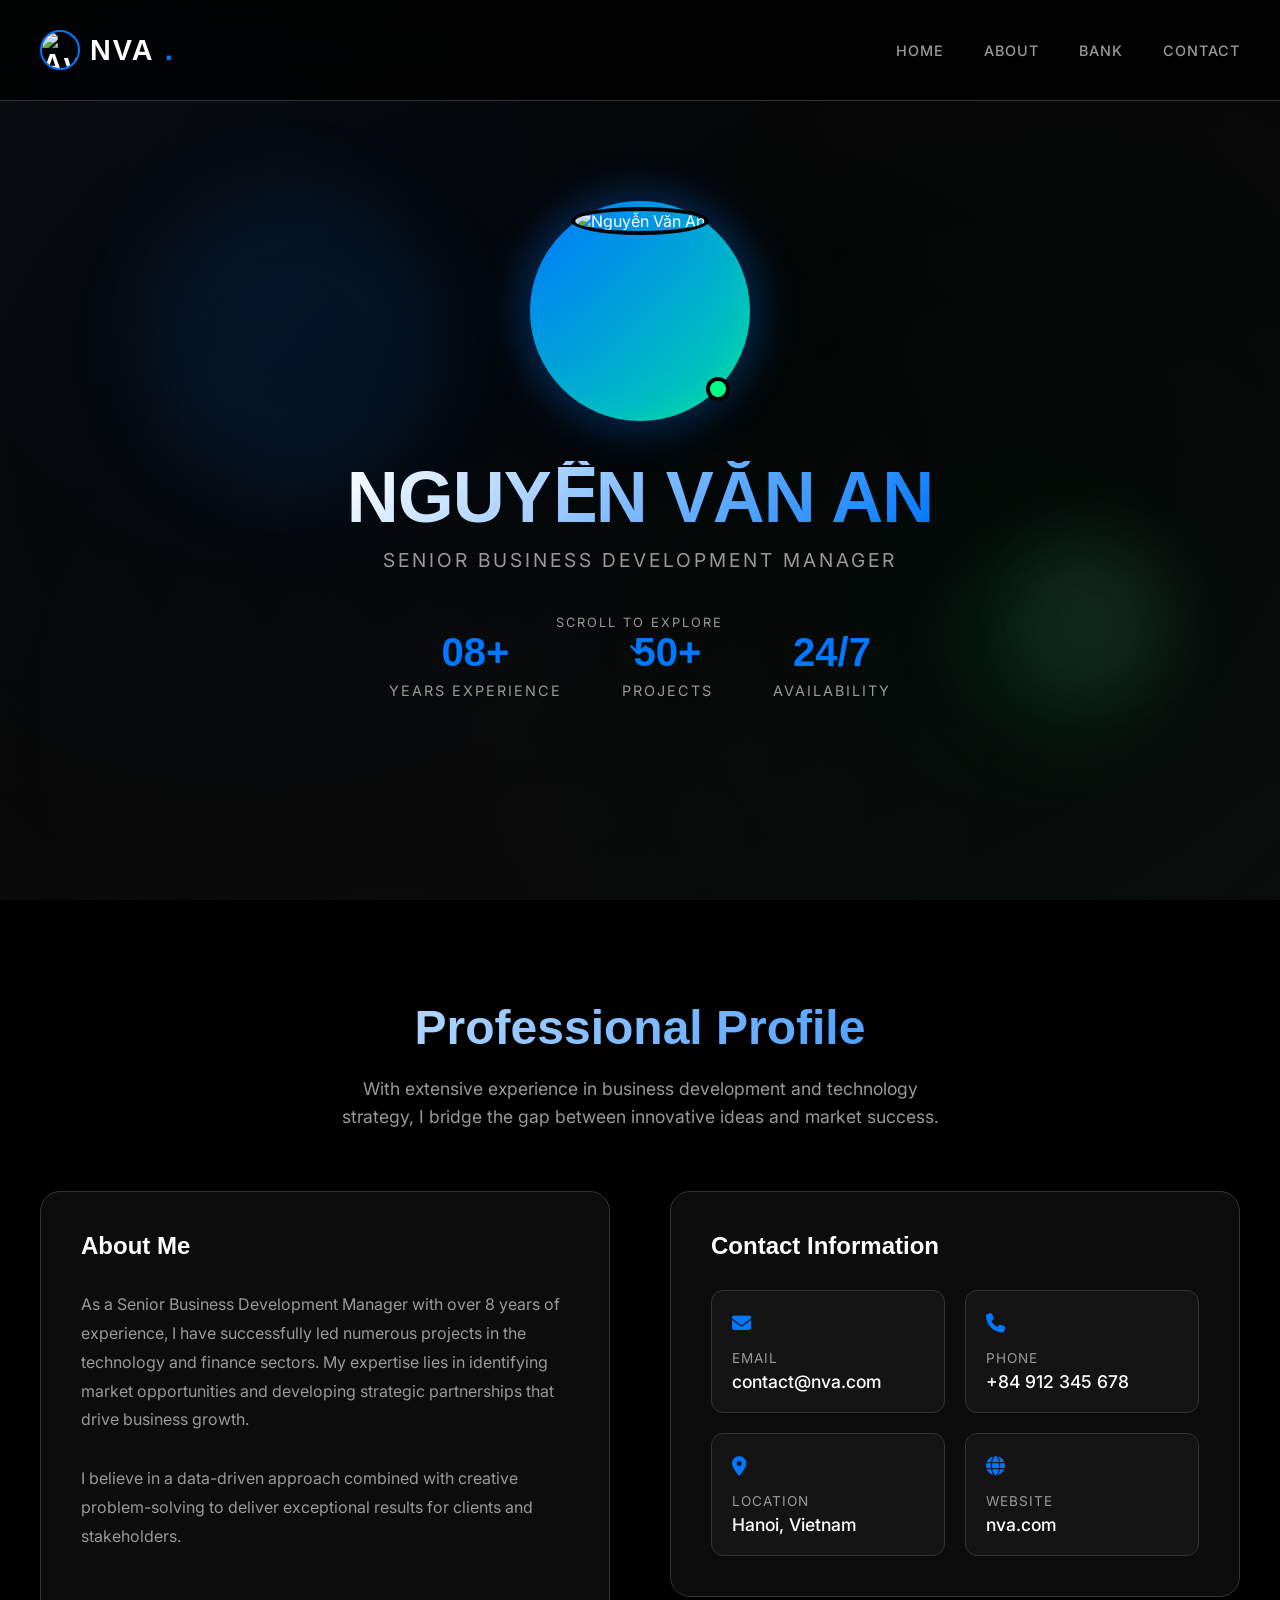
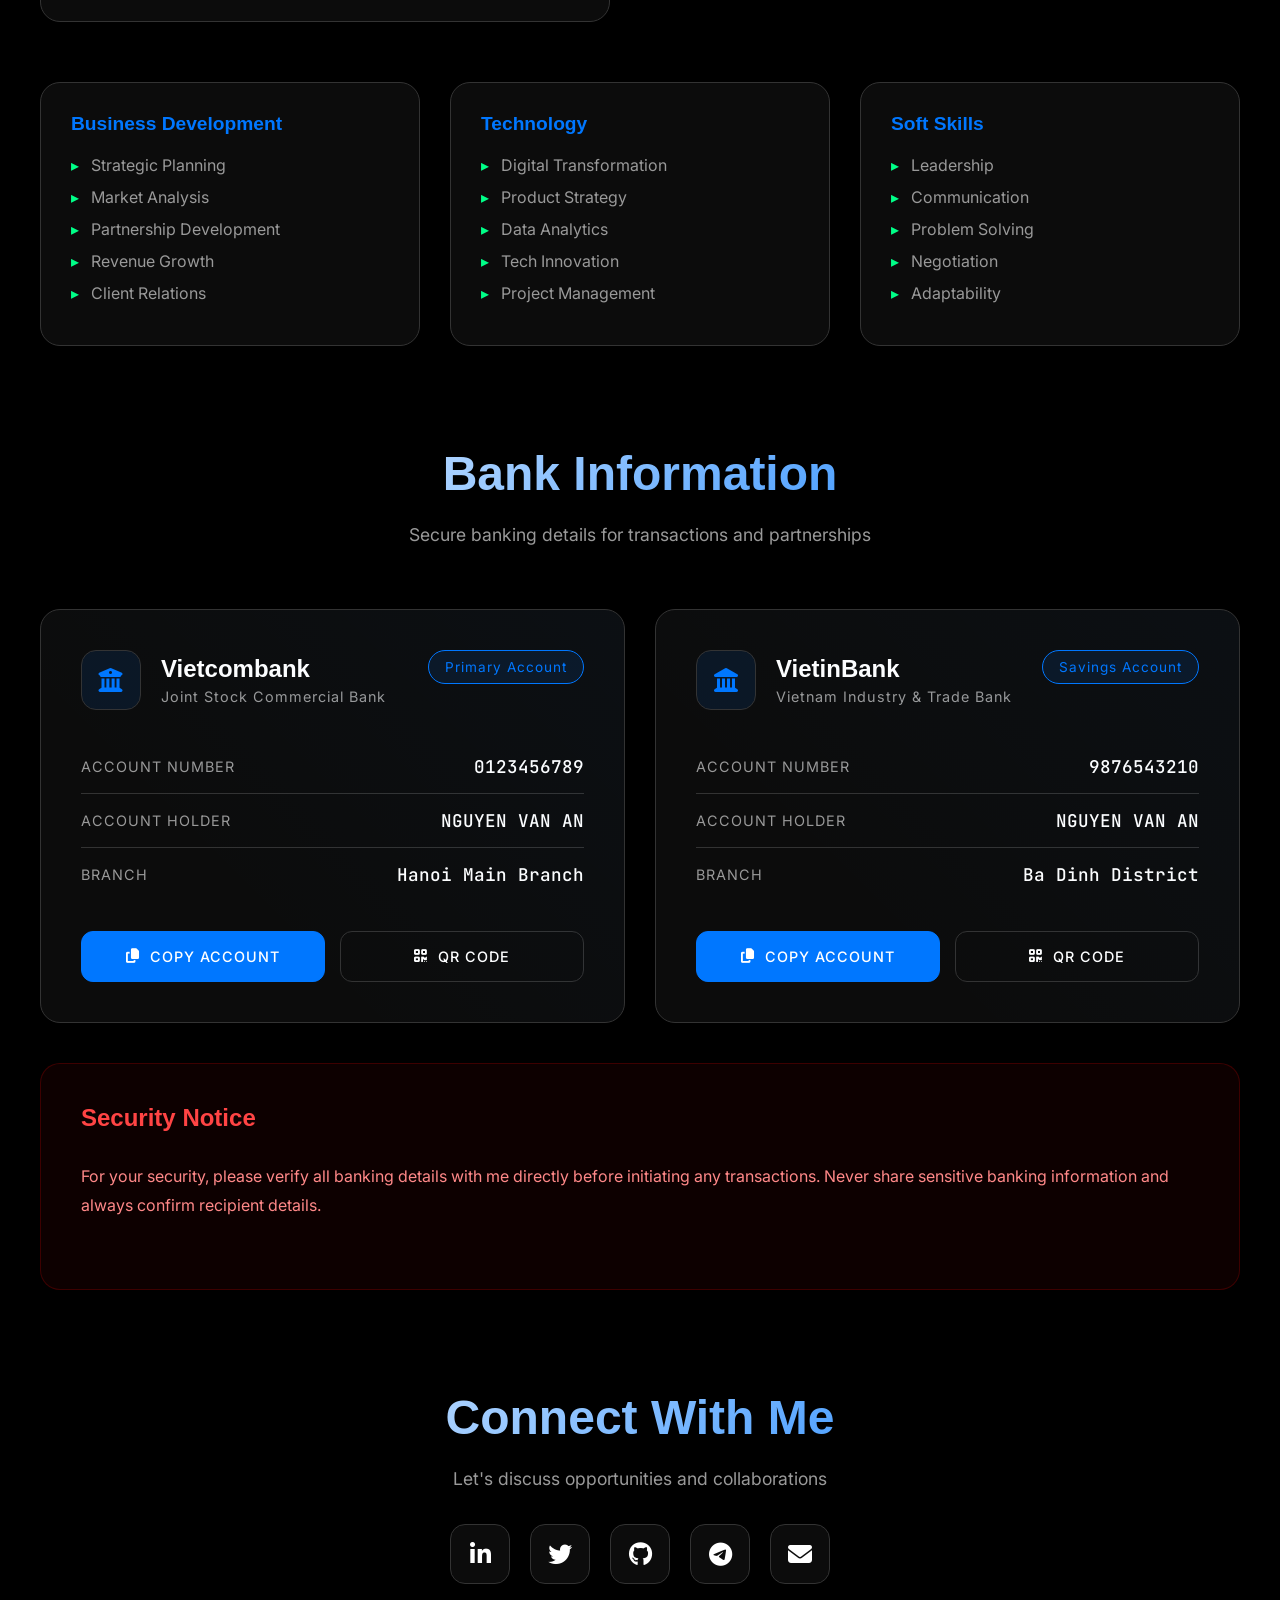
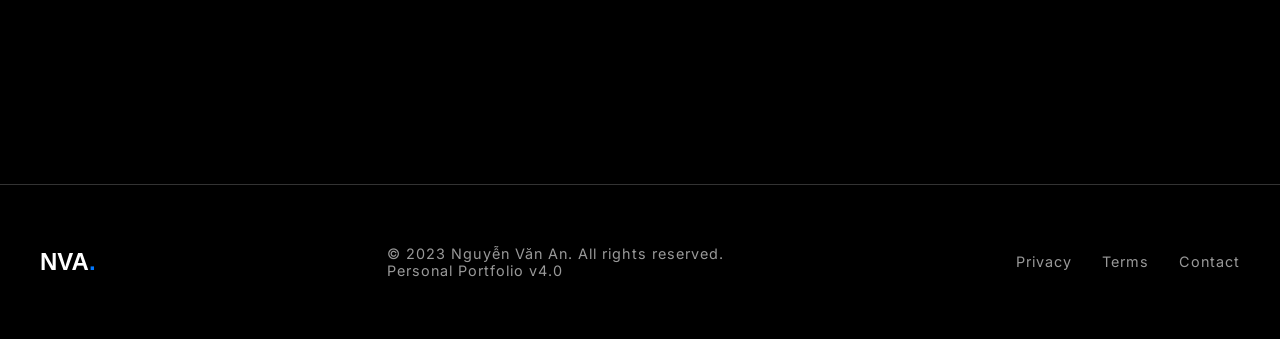
==== commit 497259ab: "Update index.html" ====
--- a/index.html
+++ b/index.html
@@ -3,7 +3,7 @@
 <head>
     <meta charset="UTF-8">
     <meta name="viewport" content="width=device-width, initial-scale=1.0">
-    <title>NVA • Personal Bio</title>
+    <title>NVA • Personal Portfolio</title>
     <link rel="stylesheet" href="https://cdnjs.cloudflare.com/ajax/libs/font-awesome/6.4.0/css/all.min.css">
     <link href="https://fonts.googleapis.com/css2?family=Clash+Display:wght@400;500;600;700&family=Inter:wght@300;400;500;600&family=JetBrains+Mono:wght@400;500&display=swap" rel="stylesheet">
     <style>
@@ -20,7 +20,8 @@
             --card-bg: rgba(18, 18, 18, 0.7);
             --glass: rgba(255, 255, 255, 0.05);
             --success: #00ff88;
-            --glow: 0 0 30px rgba(255, 255, 255, 0.1);
+            --primary-accent: #0077ff;
+            --glow: 0 0 30px rgba(0, 119, 255, 0.2);
         }
         
         * {
@@ -42,18 +43,18 @@
             min-height: 100vh;
         }
         
-        /* Matrix Background */
-        .matrix-bg {
+        /* Geometric Background */
+        .geometric-bg {
             position: fixed;
             top: 0;
             left: 0;
             width: 100%;
             height: 100%;
-            background: radial-gradient(ellipse at center, #000 0%, #111 100%);
+            background: radial-gradient(ellipse at center, #000 0%, #0a0a0a 100%);
             z-index: -2;
         }
         
-        .matrix-bg::before {
+        .geometric-bg::before {
             content: '';
             position: absolute;
             top: 0;
@@ -61,37 +62,83 @@
             width: 100%;
             height: 100%;
             background-image: 
-                linear-gradient(transparent 90%, rgba(0, 255, 136, 0.03) 100%),
-                linear-gradient(90deg, transparent 90%, rgba(0, 255, 136, 0.03) 100%);
-            background-size: 50px 50px;
-            opacity: 0.3;
-        }
-        
-        /* Glitch Effect */
-        .glitch-container {
+                radial-gradient(circle at 20% 30%, rgba(0, 119, 255, 0.05) 0%, transparent 50%),
+                radial-gradient(circle at 80% 70%, rgba(0, 255, 136, 0.03) 0%, transparent 50%),
+                radial-gradient(circle at 40% 80%, rgba(255, 255, 255, 0.02) 0%, transparent 50%);
+        }
+        
+        /* Grid Lines */
+        .grid-lines {
             position: fixed;
             top: 0;
             left: 0;
             width: 100%;
             height: 100%;
-            pointer-events: none;
+            background-image: 
+                linear-gradient(to right, rgba(255, 255, 255, 0.02) 1px, transparent 1px),
+                linear-gradient(to bottom, rgba(255, 255, 255, 0.02) 1px, transparent 1px);
+            background-size: 50px 50px;
             z-index: -1;
-            opacity: 0.1;
-        }
-        
-        .glitch-line {
-            position: absolute;
-            width: 100%;
-            height: 1px;
+            opacity: 0.3;
+        }
+        
+        /* Floating Orbs */
+        .floating-orb {
+            position: fixed;
+            border-radius: 50%;
+            filter: blur(40px);
+            z-index: -1;
+            animation: float 6s ease-in-out infinite;
+        }
+        
+        .orb-1 {
+            width: 300px;
+            height: 300px;
+            top: 20%;
+            left: 10%;
+            background: rgba(0, 119, 255, 0.1);
+            animation-delay: 0s;
+        }
+        
+        .orb-2 {
+            width: 200px;
+            height: 200px;
+            bottom: 20%;
+            right: 10%;
+            background: rgba(0, 255, 136, 0.08);
+            animation-delay: 3s;
+        }
+        
+        .orb-3 {
+            width: 150px;
+            height: 150px;
+            top: 60%;
+            left: 80%;
+            background: rgba(255, 255, 255, 0.05);
+            animation-delay: 6s;
+        }
+        
+        @keyframes float {
+            0%, 100% { transform: translate(0, 0) scale(1); }
+            50% { transform: translate(20px, -20px) scale(1.05); }
+        }
+        
+        /* Custom Scrollbar */
+        ::-webkit-scrollbar {
+            width: 8px;
+        }
+        
+        ::-webkit-scrollbar-track {
+            background: var(--secondary);
+        }
+        
+        ::-webkit-scrollbar-thumb {
+            background: var(--primary-accent);
+            border-radius: 4px;
+        }
+        
+        ::-webkit-scrollbar-thumb:hover {
             background: var(--success);
-            opacity: 0;
-            animation: glitch 8s infinite;
-        }
-        
-        @keyframes glitch {
-            0%, 100% { opacity: 0; transform: translateX(0); }
-            2% { opacity: 0.1; transform: translateX(10px); }
-            4% { opacity: 0; transform: translateX(-10px); }
         }
         
         .container {
@@ -121,10 +168,27 @@
             font-size: 1.8rem;
             font-weight: 600;
             letter-spacing: 2px;
+            display: flex;
+            align-items: center;
+            gap: 10px;
+        }
+        
+        .logo-avatar {
+            width: 40px;
+            height: 40px;
+            border-radius: 50%;
+            border: 2px solid var(--primary-accent);
+            overflow: hidden;
+        }
+        
+        .logo-avatar img {
+            width: 100%;
+            height: 100%;
+            object-fit: cover;
         }
         
         .logo span {
-            color: var(--success);
+            color: var(--primary-accent);
         }
         
         .nav-links {
@@ -139,18 +203,19 @@
             font-weight: 500;
             letter-spacing: 1px;
             text-transform: uppercase;
-            transition: color 0.3s ease;
+            transition: all 0.3s ease;
             position: relative;
+            padding: 10px 0;
         }
         
         .nav-link::after {
             content: '';
             position: absolute;
-            bottom: -5px;
+            bottom: 0;
             left: 0;
             width: 0;
-            height: 1px;
-            background: var(--success);
+            height: 2px;
+            background: var(--primary-accent);
             transition: width 0.3s ease;
         }
         
@@ -162,127 +227,239 @@
             width: 100%;
         }
         
-        /* Hero Section */
+        /* Hero Section - Centered Avatar */
         .hero {
-            padding: 180px 0 120px;
+            min-height: 100vh;
+            display: flex;
+            align-items: center;
+            justify-content: center;
             position: relative;
+            padding: 120px 0;
         }
         
         .hero-content {
-            max-width: 800px;
-        }
-        
-        .hero-subtitle {
-            font-family: 'JetBrains Mono', monospace;
-            color: var(--success);
-            font-size: 1rem;
-            margin-bottom: 20px;
+            text-align: center;
+            max-width: 900px;
+            position: relative;
+            z-index: 2;
+        }
+        
+        /* Avatar Container */
+        .avatar-container {
+            position: relative;
+            width: 220px;
+            height: 220px;
+            margin: 0 auto 40px;
+        }
+        
+        .avatar-wrapper {
+            width: 100%;
+            height: 100%;
+            position: relative;
+            border-radius: 50%;
+            padding: 6px;
+            background: linear-gradient(135deg, var(--primary-accent), var(--success));
+            animation: rotate 20s linear infinite;
+        }
+        
+        @keyframes rotate {
+            0% { transform: rotate(0deg); }
+            100% { transform: rotate(360deg); }
+        }
+        
+        .avatar {
+            width: 100%;
+            height: 100%;
+            border-radius: 50%;
+            object-fit: cover;
+            position: relative;
+            z-index: 2;
+            border: 4px solid var(--primary);
+        }
+        
+        .avatar-glow {
+            position: absolute;
+            top: -10px;
+            left: -10px;
+            right: -10px;
+            bottom: -10px;
+            background: var(--primary-accent);
+            border-radius: 50%;
+            filter: blur(20px);
+            opacity: 0.3;
+            z-index: 1;
+            animation: pulse 4s ease-in-out infinite;
+        }
+        
+        @keyframes pulse {
+            0%, 100% { opacity: 0.2; transform: scale(1); }
+            50% { opacity: 0.4; transform: scale(1.05); }
+        }
+        
+        .status-indicator {
+            position: absolute;
+            bottom: 20px;
+            right: 20px;
+            width: 24px;
+            height: 24px;
+            border-radius: 50%;
+            background: var(--success);
+            border: 4px solid var(--primary);
+            z-index: 3;
+            animation: statusPulse 2s ease-in-out infinite;
+        }
+        
+        @keyframes statusPulse {
+            0%, 100% { transform: scale(1); }
+            50% { transform: scale(1.1); }
+        }
+        
+        /* Name and Title */
+        .name-title {
+            margin-bottom: 40px;
+        }
+        
+        .name {
+            font-family: 'Clash Display', sans-serif;
+            font-size: 4.5rem;
+            font-weight: 700;
+            line-height: 1;
+            margin-bottom: 15px;
+            background: linear-gradient(135deg, var(--text) 0%, var(--primary-accent) 100%);
+            -webkit-background-clip: text;
+            -webkit-text-fill-color: transparent;
+            letter-spacing: -1px;
+        }
+        
+        .title {
+            font-size: 1.2rem;
+            color: var(--text-secondary);
             letter-spacing: 3px;
             text-transform: uppercase;
-        }
-        
-        .hero-title {
-            font-family: 'Clash Display', sans-serif;
-            font-size: 5rem;
-            font-weight: 700;
-            line-height: 1;
             margin-bottom: 20px;
-            letter-spacing: -1px;
-        }
-        
-        .hero-title span {
-            color: var(--success);
-        }
-        
-        .hero-description {
-            font-size: 1.2rem;
+        }
+        
+        .subtitle {
+            font-size: 1.1rem;
             color: var(--text-secondary);
             max-width: 600px;
+            margin: 0 auto 40px;
             line-height: 1.6;
-            margin-bottom: 40px;
-        }
-        
-        /* Stats */
-        .stats {
-            display: flex;
-            gap: 40px;
+        }
+        
+        /* Hero Stats */
+        .hero-stats {
+            display: flex;
+            justify-content: center;
+            gap: 60px;
             margin-top: 60px;
+            flex-wrap: wrap;
         }
         
         .stat-item {
-            display: flex;
-            flex-direction: column;
+            text-align: center;
         }
         
         .stat-number {
             font-family: 'Clash Display', sans-serif;
-            font-size: 3rem;
+            font-size: 2.5rem;
             font-weight: 700;
-            color: var(--success);
+            color: var(--primary-accent);
             line-height: 1;
+            margin-bottom: 10px;
         }
         
         .stat-label {
             font-size: 0.9rem;
             color: var(--text-secondary);
             text-transform: uppercase;
-            letter-spacing: 1px;
+            letter-spacing: 2px;
+        }
+        
+        /* Scroll Indicator */
+        .scroll-indicator {
+            position: absolute;
+            bottom: 40px;
+            left: 50%;
+            transform: translateX(-50%);
+            display: flex;
+            flex-direction: column;
+            align-items: center;
+            color: var(--text-secondary);
+            font-size: 0.8rem;
+            letter-spacing: 2px;
+            text-transform: uppercase;
+            animation: bounce 2s ease-in-out infinite;
+        }
+        
+        .scroll-indicator i {
             margin-top: 10px;
+            font-size: 1.2rem;
+            color: var(--primary-accent);
+        }
+        
+        @keyframes bounce {
+            0%, 100% { transform: translateX(-50%) translateY(0); }
+            50% { transform: translateX(-50%) translateY(10px); }
         }
         
         /* Main Content */
         .main-content {
+            padding: 100px 0;
+            position: relative;
+        }
+        
+        /* Sections */
+        .section {
+            margin-bottom: 100px;
+            position: relative;
+        }
+        
+        .section-header {
+            margin-bottom: 60px;
+            text-align: center;
+        }
+        
+        .section-title {
+            font-family: 'Clash Display', sans-serif;
+            font-size: 3rem;
+            font-weight: 700;
+            margin-bottom: 20px;
+            background: linear-gradient(135deg, var(--text) 0%, var(--primary-accent) 100%);
+            -webkit-background-clip: text;
+            -webkit-text-fill-color: transparent;
+        }
+        
+        .section-subtitle {
+            color: var(--text-secondary);
+            font-size: 1.1rem;
+            max-width: 600px;
+            margin: 0 auto;
+            line-height: 1.6;
+        }
+        
+        /* About Grid */
+        .about-grid {
             display: grid;
-            grid-template-columns: 1fr 1.2fr;
+            grid-template-columns: 1fr 1fr;
             gap: 60px;
-            padding: 80px 0;
-        }
-        
-        /* Left Column */
-        .left-column {
-            display: flex;
-            flex-direction: column;
-            gap: 40px;
-        }
-        
-        /* About Card */
+            align-items: start;
+        }
+        
         .about-card {
             background: var(--card-bg);
             border: 1px solid var(--border);
-            border-radius: 2px;
+            border-radius: 20px;
             padding: 40px;
-            position: relative;
-            overflow: hidden;
-        }
-        
-        .about-card::before {
-            content: '';
-            position: absolute;
-            top: 0;
-            left: 0;
-            width: 4px;
-            height: 100%;
-            background: var(--success);
-        }
-        
-        .card-header {
-            display: flex;
-            justify-content: space-between;
-            align-items: center;
-            margin-bottom: 30px;
+            backdrop-filter: blur(10px);
         }
         
         .card-title {
             font-family: 'Clash Display', sans-serif;
-            font-size: 1.8rem;
+            font-size: 1.5rem;
             font-weight: 600;
-        }
-        
-        .card-subtitle {
-            color: var(--text-secondary);
-            font-size: 0.9rem;
-            letter-spacing: 1px;
-            text-transform: uppercase;
+            margin-bottom: 30px;
+            color: var(--text);
         }
         
         .about-text {
@@ -291,8 +468,8 @@
             margin-bottom: 30px;
         }
         
-        /* Contact Grid */
-        .contact-grid {
+        /* Contact Info */
+        .contact-info {
             display: grid;
             grid-template-columns: repeat(2, 1fr);
             gap: 20px;
@@ -300,19 +477,19 @@
         
         .contact-item {
             padding: 20px;
-            background: var(--tertiary);
+            background: rgba(255, 255, 255, 0.03);
             border: 1px solid var(--border);
-            border-radius: 2px;
+            border-radius: 12px;
             transition: all 0.3s ease;
         }
         
         .contact-item:hover {
-            border-color: var(--success);
+            border-color: var(--primary-accent);
             transform: translateY(-5px);
         }
         
         .contact-icon {
-            color: var(--success);
+            color: var(--primary-accent);
             font-size: 1.2rem;
             margin-bottom: 15px;
         }
@@ -331,72 +508,72 @@
         }
         
         /* Skills */
-        .skills-card {
+        .skills-container {
+            display: grid;
+            grid-template-columns: repeat(3, 1fr);
+            gap: 30px;
+        }
+        
+        .skill-category {
             background: var(--card-bg);
             border: 1px solid var(--border);
-            border-radius: 2px;
-            padding: 40px;
-        }
-        
-        .skill-items {
-            display: flex;
-            flex-wrap: wrap;
-            gap: 15px;
-            margin-top: 20px;
-        }
-        
-        .skill-item {
-            padding: 12px 24px;
-            background: var(--tertiary);
-            border: 1px solid var(--border);
-            border-radius: 2px;
-            font-size: 0.9rem;
-            letter-spacing: 1px;
-            transition: all 0.3s ease;
-        }
-        
-        .skill-item:hover {
-            background: var(--success);
-            color: var(--primary);
-            border-color: var(--success);
-        }
-        
-        /* Right Column */
+            border-radius: 20px;
+            padding: 30px;
+            backdrop-filter: blur(10px);
+        }
+        
+        .skill-category-title {
+            font-family: 'Clash Display', sans-serif;
+            font-size: 1.2rem;
+            font-weight: 600;
+            margin-bottom: 20px;
+            color: var(--primary-accent);
+        }
+        
+        .skill-list {
+            list-style: none;
+        }
+        
+        .skill-list li {
+            color: var(--text-secondary);
+            margin-bottom: 12px;
+            padding-left: 20px;
+            position: relative;
+        }
+        
+        .skill-list li::before {
+            content: '▸';
+            position: absolute;
+            left: 0;
+            color: var(--success);
+        }
+        
+        /* Bank Section */
         .bank-section {
             position: relative;
         }
         
-        .section-header {
-            margin-bottom: 40px;
-        }
-        
-        .section-title {
-            font-family: 'Clash Display', sans-serif;
-            font-size: 2.5rem;
-            font-weight: 600;
-            margin-bottom: 10px;
-        }
-        
-        .section-subtitle {
-            color: var(--text-secondary);
-            font-size: 1rem;
-            letter-spacing: 1px;
-        }
-        
-        /* Bank Cards */
+        .bank-cards {
+            display: grid;
+            grid-template-columns: repeat(2, 1fr);
+            gap: 30px;
+        }
+        
+        /* Bank Card */
         .bank-card {
             background: var(--card-bg);
             border: 1px solid var(--border);
-            border-radius: 2px;
+            border-radius: 20px;
             padding: 40px;
-            margin-bottom: 30px;
+            backdrop-filter: blur(10px);
+            transition: all 0.3s ease;
             position: relative;
             overflow: hidden;
-            transition: all 0.3s ease;
         }
         
         .bank-card:hover {
-            border-color: var(--success);
+            border-color: var(--primary-accent);
+            transform: translateY(-10px);
             box-shadow: var(--glow);
         }
         
@@ -407,7 +584,7 @@
             left: 0;
             width: 100%;
             height: 100%;
-            background: linear-gradient(45deg, transparent 30%, rgba(0, 255, 136, 0.03) 100%);
+            background: linear-gradient(45deg, transparent 30%, rgba(0, 119, 255, 0.03) 100%);
             pointer-events: none;
         }
         
@@ -427,14 +604,14 @@
         .bank-icon {
             width: 60px;
             height: 60px;
-            background: var(--tertiary);
+            background: rgba(0, 119, 255, 0.1);
             border: 1px solid var(--border);
-            border-radius: 2px;
+            border-radius: 15px;
             display: flex;
             align-items: center;
             justify-content: center;
             font-size: 1.5rem;
-            color: var(--success);
+            color: var(--primary-accent);
         }
         
         .bank-name h3 {
@@ -452,40 +629,43 @@
         
         .bank-badge {
             padding: 8px 16px;
-            background: var(--tertiary);
-            border: 1px solid var(--border);
-            border-radius: 2px;
+            background: rgba(0, 119, 255, 0.1);
+            border: 1px solid var(--primary-accent);
+            border-radius: 20px;
             font-size: 0.85rem;
+            color: var(--primary-accent);
             letter-spacing: 1px;
         }
         
         /* Account Details */
-        .account-grid {
-            display: grid;
-            grid-template-columns: repeat(3, 1fr);
-            gap: 20px;
+        .account-details {
             margin-bottom: 30px;
         }
         
-        .account-item {
-            padding: 20px;
-            background: var(--tertiary);
-            border: 1px solid var(--border);
-            border-radius: 2px;
-        }
-        
-        .account-label {
-            font-size: 0.85rem;
+        .detail-row {
+            display: flex;
+            justify-content: space-between;
+            align-items: center;
+            padding: 15px 0;
+            border-bottom: 1px solid var(--border);
+        }
+        
+        .detail-row:last-child {
+            border-bottom: none;
+        }
+        
+        .detail-label {
+            font-size: 0.9rem;
             color: var(--text-secondary);
-            margin-bottom: 10px;
             text-transform: uppercase;
             letter-spacing: 1px;
         }
         
-        .account-value {
+        .detail-value {
             font-family: 'JetBrains Mono', monospace;
-            font-size: 1.2rem;
+            font-size: 1.1rem;
             font-weight: 500;
+            color: var(--text);
         }
         
         /* Action Buttons */
@@ -511,115 +691,59 @@
             justify-content: center;
             gap: 10px;
             flex: 1;
+            border-radius: 12px;
         }
         
         .btn-primary {
-            background: var(--success);
-            color: var(--primary);
-            border-color: var(--success);
+            background: var(--primary-accent);
+            color: var(--text);
+            border-color: var(--primary-accent);
         }
         
         .btn-primary:hover {
             background: transparent;
-            color: var(--success);
+            color: var(--primary-accent);
+            transform: translateY(-3px);
         }
         
         .btn-secondary:hover {
-            background: var(--tertiary);
-            border-color: var(--success);
-        }
-        
-        /* Security Notice */
-        .security-notice {
+            background: rgba(255, 255, 255, 0.05);
+            border-color: var(--primary-accent);
+            transform: translateY(-3px);
+        }
+        
+        /* Social Links */
+        .social-section {
+            margin-top: 80px;
+            text-align: center;
+        }
+        
+        .social-links {
+            display: flex;
+            justify-content: center;
+            gap: 20px;
+            margin-top: 30px;
+        }
+        
+        .social-link {
+            width: 60px;
+            height: 60px;
             background: var(--card-bg);
-            border: 1px solid rgba(255, 255, 255, 0.1);
-            border-radius: 2px;
-            padding: 40px;
-            margin-top: 40px;
-            position: relative;
-            overflow: hidden;
-        }
-        
-        .security-notice::before {
-            content: '';
-            position: absolute;
-            top: 0;
-            left: 0;
-            width: 100%;
-            height: 100%;
-            background: linear-gradient(45deg, rgba(255, 255, 255, 0.02) 0%, transparent 100%);
-        }
-        
-        .security-header {
-            display: flex;
-            align-items: center;
-            gap: 20px;
-            margin-bottom: 20px;
-        }
-        
-        .security-icon {
-            width: 50px;
-            height: 50px;
-            background: rgba(255, 255, 255, 0.05);
-            border-radius: 2px;
-            display: flex;
-            align-items: center;
-            justify-content: center;
-            font-size: 1.2rem;
-            color: var(--success);
-        }
-        
-        .security-title {
-            font-family: 'Clash Display', sans-serif;
-            font-size: 1.5rem;
-            font-weight: 600;
-        }
-        
-        .security-list {
-            list-style: none;
-        }
-        
-        .security-list li {
-            color: var(--text-secondary);
-            margin-bottom: 12px;
-            padding-left: 30px;
-            position: relative;
-        }
-        
-        .security-list li::before {
-            content: '>';
-            position: absolute;
-            left: 0;
-            color: var(--success);
-            font-family: 'JetBrains Mono', monospace;
-        }
-        
-        /* Social Links */
-        .social-links {
-            display: flex;
-            gap: 15px;
-            margin-top: 60px;
-        }
-        
-        .social-link {
-            width: 50px;
-            height: 50px;
-            background: var(--tertiary);
             border: 1px solid var(--border);
-            border-radius: 2px;
+            border-radius: 15px;
             display: flex;
             align-items: center;
             justify-content: center;
             color: var(--text);
             text-decoration: none;
-            font-size: 1.2rem;
+            font-size: 1.5rem;
             transition: all 0.3s ease;
         }
         
         .social-link:hover {
-            background: var(--success);
+            background: var(--primary-accent);
             color: var(--primary);
-            border-color: var(--success);
+            border-color: var(--primary-accent);
             transform: translateY(-5px);
         }
         
@@ -627,7 +751,7 @@
         .footer {
             padding: 60px 0;
             border-top: 1px solid var(--border);
-            margin-top: 80px;
+            margin-top: 100px;
         }
         
         .footer-content {
@@ -640,6 +764,13 @@
             color: var(--text-secondary);
             font-size: 0.9rem;
             letter-spacing: 1px;
+        }
+        
+        .footer-logo {
+            font-family: 'Clash Display', sans-serif;
+            font-size: 1.5rem;
+            font-weight: 600;
+            color: var(--text);
         }
         
         .footer-links {
@@ -687,12 +818,13 @@
         .modal-content {
             background: var(--card-bg);
             border: 1px solid var(--border);
-            border-radius: 2px;
+            border-radius: 20px;
             padding: 50px;
             max-width: 500px;
             width: 90%;
             text-align: center;
             position: relative;
+            backdrop-filter: blur(10px);
         }
         
         .modal-close {
@@ -722,14 +854,14 @@
             width: 200px;
             height: 200px;
             margin: 30px auto;
-            background: var(--tertiary);
+            background: var(--white);
             border: 1px solid var(--border);
-            border-radius: 2px;
+            border-radius: 15px;
             display: flex;
             align-items: center;
             justify-content: center;
             font-size: 4rem;
-            color: var(--success);
+            color: var(--primary);
         }
         
         /* Toast */
@@ -739,7 +871,7 @@
             right: 40px;
             background: var(--card-bg);
             border: 1px solid var(--border);
-            border-radius: 2px;
+            border-radius: 12px;
             padding: 20px 30px;
             display: flex;
             align-items: center;
@@ -748,6 +880,7 @@
             transform: translateX(100%);
             opacity: 0;
             transition: all 0.4s cubic-bezier(0.68, -0.55, 0.265, 1.55);
+            backdrop-filter: blur(10px);
         }
         
         .toast.show {
@@ -760,32 +893,18 @@
             font-size: 1.2rem;
         }
         
-        /* Scroll Progress */
-        .scroll-progress {
-            position: fixed;
-            top: 0;
-            left: 0;
-            width: 100%;
-            height: 2px;
-            background: var(--border);
-            z-index: 101;
-        }
-        
-        .scroll-progress-bar {
-            height: 100%;
-            background: var(--success);
-            width: 0%;
-            transition: width 0.1s ease;
-        }
-        
         /* Responsive */
         @media (max-width: 1200px) {
-            .hero-title {
-                font-size: 4rem;
-            }
-            
-            .main-content {
+            .name {
+                font-size: 3.5rem;
+            }
+            
+            .bank-cards {
                 grid-template-columns: 1fr;
+            }
+            
+            .skills-container {
+                grid-template-columns: repeat(2, 1fr);
             }
         }
         
@@ -802,15 +921,32 @@
                 display: none;
             }
             
-            .hero {
-                padding: 140px 0 80px;
-            }
-            
-            .hero-title {
-                font-size: 3rem;
-            }
-            
-            .account-grid {
+            .name {
+                font-size: 2.5rem;
+            }
+            
+            .avatar-container {
+                width: 180px;
+                height: 180px;
+            }
+            
+            .hero-stats {
+                gap: 30px;
+            }
+            
+            .stat-number {
+                font-size: 2rem;
+            }
+            
+            .about-grid {
+                grid-template-columns: 1fr;
+            }
+            
+            .skills-container {
+                grid-template-columns: 1fr;
+            }
+            
+            .contact-info {
                 grid-template-columns: 1fr;
             }
             
@@ -818,87 +954,81 @@
                 flex-direction: column;
             }
             
-            .stats {
+            .footer-content {
                 flex-direction: column;
                 gap: 20px;
-            }
-        }
-        
-        /* Cursor */
-        .cursor {
-            position: fixed;
-            width: 8px;
-            height: 8px;
-            background: var(--success);
-            border-radius: 50%;
-            pointer-events: none;
-            z-index: 9999;
-            transform: translate(-50%, -50%);
-            transition: width 0.3s, height 0.3s;
-        }
-        
-        .cursor.hover {
-            width: 40px;
-            height: 40px;
-            background: transparent;
-            border: 1px solid var(--success);
+                text-align: center;
+            }
         }
     </style>
 </head>
 <body>
-    <!-- Matrix Background -->
-    <div class="matrix-bg"></div>
-    
-    <!-- Glitch Effect -->
-    <div class="glitch-container">
-        <div class="glitch-line" style="top: 20%; animation-delay: 0s;"></div>
-        <div class="glitch-line" style="top: 40%; animation-delay: 2s;"></div>
-        <div class="glitch-line" style="top: 60%; animation-delay: 4s;"></div>
-        <div class="glitch-line" style="top: 80%; animation-delay: 6s;"></div>
-    </div>
-    
-    <!-- Custom Cursor -->
-    <div class="cursor"></div>
-    
-    <!-- Scroll Progress -->
-    <div class="scroll-progress">
-        <div class="scroll-progress-bar" id="scrollBar"></div>
-    </div>
+    <!-- Background Elements -->
+    <div class="geometric-bg"></div>
+    <div class="grid-lines"></div>
+    <div class="floating-orb orb-1"></div>
+    <div class="floating-orb orb-2"></div>
+    <div class="floating-orb orb-3"></div>
     
     <!-- Navigation -->
     <nav class="nav">
-        <div class="logo">NVA<span>.</span></div>
+        <div class="logo">
+            <div class="logo-avatar">
+                <img src="https://images.unsplash.com/photo-1507003211169-0a1dd7228f2d?ixlib=rb-4.0.3&ixid=M3wxMjA3fDB8MHxwaG90by1wYWdlfHx8fGVufDB8fHx8fA%3D%3D&auto=format&fit=crop&w=400&q=80" alt="Avatar">
+            </div>
+            NVA<span>.</span>
+        </div>
         <div class="nav-links">
+            <a href="#home" class="nav-link">Home</a>
             <a href="#about" class="nav-link">About</a>
-            <a href="#bank" class="nav-link">Bank Info</a>
+            <a href="#bank" class="nav-link">Bank</a>
             <a href="#contact" class="nav-link">Contact</a>
         </div>
     </nav>
     
-    <!-- Hero Section -->
-    <section class="hero">
+    <!-- Hero Section with Centered Avatar -->
+    <section class="hero" id="home">
         <div class="container">
             <div class="hero-content">
-                <div class="hero-subtitle">Digital Business Card</div>
-                <h1 class="hero-title">Nguyễn<br>Văn <span>An</span></h1>
-                <p class="hero-description">
-                    Senior Business Development Manager with expertise in technology and finance. 
-                    Specializing in innovative business solutions and digital transformation strategies.
-                </p>
+                <!-- Avatar -->
+                <div class="avatar-container">
+                    <div class="avatar-glow"></div>
+                    <div class="avatar-wrapper">
+                        <img src="https://images.unsplash.com/photo-1507003211169-0a1dd7228f2d?ixlib=rb-4.0.3&ixid=M3wxMjA3fDB8MHxwaG90by1wYWdlfHx8fGVufDB8fHx8fA%3D%3D&auto=format&fit=crop&w=400&q=80" alt="Nguyễn Văn An" class="avatar">
+                    </div>
+                    <div class="status-indicator"></div>
+                </div>
                 
-                <div class="stats">
+                <!-- Name and Title -->
+                <div class="name-title">
+                    <h1 class="name">NGUYỄN VĂN AN</h1>
+                    <div class="title">Senior Business Development Manager</div>
+                    <p class="subtitle">
+                        Specializing in technology innovation and strategic partnerships. 
+                        Transforming business challenges into growth opportunities through data-driven solutions.
+                    </p>
+                </div>
+                
+                <!-- Stats -->
+                <div class="hero-stats">
                     <div class="stat-item">
                         <div class="stat-number">08+</div>
                         <div class="stat-label">Years Experience</div>
                     </div>
                     <div class="stat-item">
                         <div class="stat-number">50+</div>
-                        <div class="stat-label">Projects Completed</div>
+                        <div class="stat-label">Projects</div>
                     </div>
                     <div class="stat-item">
-                        <div class="stat-number">100%</div>
-                        <div class="stat-label">Client Satisfaction</div>
+                        <div class="stat-number">24/7</div>
+                        <div class="stat-label">Availability</div>
                     </div>
+                </div>
+                
+                <!-- Scroll Indicator -->
+                <div class="scroll-indicator">
+                    Scroll to explore
+                    <i class="fas fa-chevron-down"></i>
                 </div>
             </div>
         </div>
@@ -906,184 +1036,218 @@
     
     <!-- Main Content -->
     <div class="container">
-        <div class="main-content" id="about">
-            <!-- Left Column -->
-            <div class="left-column">
-                <!-- About Card -->
-                <div class="about-card">
-                    <div class="card-header">
-                        <h2 class="card-title">About</h2>
-                        <div class="card-subtitle">Professional Profile</div>
+        <div class="main-content">
+            <!-- About Section -->
+            <section class="section" id="about">
+                <div class="section-header">
+                    <h2 class="section-title">Professional Profile</h2>
+                    <p class="section-subtitle">
+                        With extensive experience in business development and technology strategy, 
+                        I bridge the gap between innovative ideas and market success.
+                    </p>
+                </div>
+                
+                <div class="about-grid">
+                    <!-- About Card -->
+                    <div class="about-card">
+                        <h3 class="card-title">About Me</h3>
+                        <p class="about-text">
+                            As a Senior Business Development Manager with over 8 years of experience, 
+                            I have successfully led numerous projects in the technology and finance sectors. 
+                            My expertise lies in identifying market opportunities and developing strategic 
+                            partnerships that drive business growth.
+                        </p>
+                        <p class="about-text">
+                            I believe in a data-driven approach combined with creative problem-solving 
+                            to deliver exceptional results for clients and stakeholders.
+                        </p>
                     </div>
-                    <p class="about-text">
-                        With over 8 years of experience in business development across tech and finance sectors, 
-                        I specialize in creating strategic partnerships and driving revenue growth through innovative solutions.
-                    </p>
-                    <p class="about-text">
-                        My approach combines data-driven analysis with creative problem-solving to deliver exceptional 
-                        results for clients and stakeholders.
-                    </p>
                     
-                    <div class="contact-grid">
-                        <div class="contact-item">
-                            <div class="contact-icon">
-                                <i class="fas fa-envelope"></i>
+                    <!-- Contact Card -->
+                    <div class="about-card">
+                        <h3 class="card-title">Contact Information</h3>
+                        <div class="contact-info">
+                            <div class="contact-item">
+                                <div class="contact-icon">
+                                    <i class="fas fa-envelope"></i>
+                                </div>
+                                <div class="contact-label">Email</div>
+                                <div class="contact-value">contact@nva.com</div>
                             </div>
-                            <div class="contact-label">Email</div>
-                            <div class="contact-value">contact@nva.com</div>
-                        </div>
-                        <div class="contact-item">
-                            <div class="contact-icon">
-                                <i class="fas fa-phone"></i>
+                            <div class="contact-item">
+                                <div class="contact-icon">
+                                    <i class="fas fa-phone"></i>
+                                </div>
+                                <div class="contact-label">Phone</div>
+                                <div class="contact-value">+84 912 345 678</div>
                             </div>
-                            <div class="contact-label">Phone</div>
-                            <div class="contact-value">+84 912 345 678</div>
-                        </div>
-                        <div class="contact-item">
-                            <div class="contact-icon">
-                                <i class="fas fa-map-marker-alt"></i>
+                            <div class="contact-item">
+                                <div class="contact-icon">
+                                    <i class="fas fa-map-marker-alt"></i>
+                                </div>
+                                <div class="contact-label">Location</div>
+                                <div class="contact-value">Hanoi, Vietnam</div>
                             </div>
-                            <div class="contact-label">Location</div>
-                            <div class="contact-value">Hanoi, Vietnam</div>
-                        </div>
-                        <div class="contact-item">
-                            <div class="contact-icon">
-                                <i class="fas fa-globe"></i>
+                            <div class="contact-item">
+                                <div class="contact-icon">
+                                    <i class="fas fa-globe"></i>
+                                </div>
+                                <div class="contact-label">Website</div>
+                                <div class="contact-value">nva.com</div>
                             </div>
-                            <div class="contact-label">Website</div>
-                            <div class="contact-value">nva.com</div>
                         </div>
                     </div>
                 </div>
                 
-                <!-- Skills Card -->
-                <div class="skills-card">
-                    <div class="card-header">
-                        <h2 class="card-title">Expertise</h2>
-                        <div class="card-subtitle">Core Competencies</div>
+                <!-- Skills -->
+                <div class="skills-container" style="margin-top: 60px;">
+                    <div class="skill-category">
+                        <h4 class="skill-category-title">Business Development</h4>
+                        <ul class="skill-list">
+                            <li>Strategic Planning</li>
+                            <li>Market Analysis</li>
+                            <li>Partnership Development</li>
+                            <li>Revenue Growth</li>
+                            <li>Client Relations</li>
+                        </ul>
                     </div>
-                    <div class="skill-items">
-                        <div class="skill-item">Business Strategy</div>
-                        <div class="skill-item">Market Analysis</div>
-                        <div class="skill-item">Digital Transformation</div>
-                        <div class="skill-item">Client Relations</div>
-                        <div class="skill-item">Project Management</div>
-                        <div class="skill-item">Data Analytics</div>
-                        <div class="skill-item">Revenue Growth</div>
-                        <div class="skill-item">Strategic Planning</div>
+                    <div class="skill-category">
+                        <h4 class="skill-category-title">Technology</h4>
+                        <ul class="skill-list">
+                            <li>Digital Transformation</li>
+                            <li>Product Strategy</li>
+                            <li>Data Analytics</li>
+                            <li>Tech Innovation</li>
+                            <li>Project Management</li>
+                        </ul>
+                    </div>
+                    <div class="skill-category">
+                        <h4 class="skill-category-title">Soft Skills</h4>
+                        <ul class="skill-list">
+                            <li>Leadership</li>
+                            <li>Communication</li>
+                            <li>Problem Solving</li>
+                            <li>Negotiation</li>
+                            <li>Adaptability</li>
+                        </ul>
                     </div>
                 </div>
-            </div>
-            
-            <!-- Right Column: Bank Info -->
-            <div class="bank-section" id="bank">
+            </section>
+            
+            <!-- Bank Section -->
+            <section class="section" id="bank">
                 <div class="section-header">
                     <h2 class="section-title">Bank Information</h2>
-                    <div class="section-subtitle">Secure transaction details</div>
+                    <p class="section-subtitle">
+                        Secure banking details for transactions and partnerships
+                    </p>
                 </div>
                 
-                <!-- Vietcombank Card -->
-                <div class="bank-card">
-                    <div class="bank-header">
-                        <div class="bank-info">
-                            <div class="bank-icon">
-                                <i class="fas fa-university"></i>
+                <div class="bank-cards">
+                    <!-- Vietcombank Card -->
+                    <div class="bank-card">
+                        <div class="bank-header">
+                            <div class="bank-info">
+                                <div class="bank-icon">
+                                    <i class="fas fa-university"></i>
+                                </div>
+                                <div class="bank-name">
+                                    <h3>Vietcombank</h3>
+                                    <p>Joint Stock Commercial Bank</p>
+                                </div>
                             </div>
-                            <div class="bank-name">
-                                <h3>Vietcombank</h3>
-                                <p>Joint Stock Commercial Bank for Foreign Trade of Vietnam</p>
+                            <div class="bank-badge">Primary Account</div>
+                        </div>
+                        
+                        <div class="account-details">
+                            <div class="detail-row">
+                                <span class="detail-label">Account Number</span>
+                                <span class="detail-value" id="stk1">0123456789</span>
+                            </div>
+                            <div class="detail-row">
+                                <span class="detail-label">Account Holder</span>
+                                <span class="detail-value">NGUYEN VAN AN</span>
+                            </div>
+                            <div class="detail-row">
+                                <span class="detail-label">Branch</span>
+                                <span class="detail-value">Hanoi Main Branch</span>
                             </div>
                         </div>
-                        <div class="bank-badge">Primary Account</div>
-                    </div>
-                    
-                    <div class="account-grid">
-                        <div class="account-item">
-                            <div class="account-label">Account Number</div>
-                            <div class="account-value" id="stk1">0123456789</div>
-                        </div>
-                        <div class="account-item">
-                            <div class="account-label">Account Holder</div>
-                            <div class="account-value">NGUYEN VAN AN</div>
-                        </div>
-                        <div class="account-item">
-                            <div class="account-label">Branch</div>
-                            <div class="account-value">Hanoi Main</div>
+                        
+                        <div class="action-buttons">
+                            <button class="btn btn-primary" onclick="copyToClipboard('stk1', 'Vietcombank')">
+                                <i class="fas fa-copy"></i>
+                                Copy Account
+                            </button>
+                            <button class="btn btn-secondary" onclick="showQR('Vietcombank', '0123456789')">
+                                <i class="fas fa-qrcode"></i>
+                                QR Code
+                            </button>
                         </div>
                     </div>
                     
-                    <div class="action-buttons">
-                        <button class="btn btn-primary" onclick="copyToClipboard('stk1', 'Vietcombank')">
-                            <i class="fas fa-copy"></i>
-                            Copy Account Number
-                        </button>
-                        <button class="btn btn-secondary" onclick="showQR('Vietcombank', '0123456789')">
-                            <i class="fas fa-qrcode"></i>
-                            Show QR Code
-                        </button>
+                    <!-- VietinBank Card -->
+                    <div class="bank-card">
+                        <div class="bank-header">
+                            <div class="bank-info">
+                                <div class="bank-icon">
+                                    <i class="fas fa-landmark"></i>
+                                </div>
+                                <div class="bank-name">
+                                    <h3>VietinBank</h3>
+                                    <p>Vietnam Industry & Trade Bank</p>
+                                </div>
+                            </div>
+                            <div class="bank-badge">Savings Account</div>
+                        </div>
+                        
+                        <div class="account-details">
+                            <div class="detail-row">
+                                <span class="detail-label">Account Number</span>
+                                <span class="detail-value" id="stk2">9876543210</span>
+                            </div>
+                            <div class="detail-row">
+                                <span class="detail-label">Account Holder</span>
+                                <span class="detail-value">NGUYEN VAN AN</span>
+                            </div>
+                            <div class="detail-row">
+                                <span class="detail-label">Branch</span>
+                                <span class="detail-value">Ba Dinh District</span>
+                            </div>
+                        </div>
+                        
+                        <div class="action-buttons">
+                            <button class="btn btn-primary" onclick="copyToClipboard('stk2', 'VietinBank')">
+                                <i class="fas fa-copy"></i>
+                                Copy Account
+                            </button>
+                            <button class="btn btn-secondary" onclick="showQR('VietinBank', '9876543210')">
+                                <i class="fas fa-qrcode"></i>
+                                QR Code
+                            </button>
+                        </div>
                     </div>
                 </div>
                 
-                <!-- VietinBank Card -->
-                <div class="bank-card">
-                    <div class="bank-header">
-                        <div class="bank-info">
-                            <div class="bank-icon">
-                                <i class="fas fa-landmark"></i>
-                            </div>
-                            <div class="bank-name">
-                                <h3>VietinBank</h3>
-                                <p>Vietnam Joint Stock Commercial Bank for Industry and Trade</p>
-                            </div>
-                        </div>
-                        <div class="bank-badge">Savings Account</div>
-                    </div>
-                    
-                    <div class="account-grid">
-                        <div class="account-item">
-                            <div class="account-label">Account Number</div>
-                            <div class="account-value" id="stk2">9876543210</div>
-                        </div>
-                        <div class="account-item">
-                            <div class="account-label">Account Holder</div>
-                            <div class="account-value">NGUYEN VAN AN</div>
-                        </div>
-                        <div class="account-item">
-                            <div class="account-label">Branch</div>
-                            <div class="account-value">Ba Dinh District</div>
-                        </div>
-                    </div>
-                    
-                    <div class="action-buttons">
-                        <button class="btn btn-primary" onclick="copyToClipboard('stk2', 'VietinBank')">
-                            <i class="fas fa-copy"></i>
-                            Copy Account Number
-                        </button>
-                        <button class="btn btn-secondary" onclick="showQR('VietinBank', '9876543210')">
-                            <i class="fas fa-qrcode"></i>
-                            Show QR Code
-                        </button>
-                    </div>
+                <!-- Security Note -->
+                <div class="about-card" style="margin-top: 40px; background: rgba(255, 0, 0, 0.05); border-color: rgba(255, 0, 0, 0.2);">
+                    <h3 class="card-title" style="color: #ff4444;">Security Notice</h3>
+                    <p class="about-text" style="color: #ff8888;">
+                        For your security, please verify all banking details with me directly before 
+                        initiating any transactions. Never share sensitive banking information and 
+                        always confirm recipient details.
+                    </p>
                 </div>
+            </section>
+            
+            <!-- Contact Section -->
+            <section class="social-section" id="contact">
+                <h2 class="section-title">Connect With Me</h2>
+                <p class="section-subtitle">
+                    Let's discuss opportunities and collaborations
+                </p>
                 
-                <!-- Security Notice -->
-                <div class="security-notice">
-                    <div class="security-header">
-                        <div class="security-icon">
-                            <i class="fas fa-shield-alt"></i>
-                        </div>
-                        <h3 class="security-title">Security Protocol</h3>
-                    </div>
-                    <ul class="security-list">
-                        <li>Use this information only for transactions with me</li>
-                        <li>Always verify recipient details before transferring funds</li>
-                        <li>Do not share your banking credentials with anyone</li>
-                        <li>Contact me directly for any verification needs</li>
-                    </ul>
-                </div>
-                
-                <!-- Social Links -->
-                <div class="social-links" id="contact">
+                <div class="social-links">
                     <a href="#" class="social-link">
                         <i class="fab fa-linkedin-in"></i>
                     </a>
@@ -1094,10 +1258,13 @@
                         <i class="fab fa-github"></i>
                     </a>
                     <a href="#" class="social-link">
-                        <i class="fab fa-dribbble"></i>
+                        <i class="fab fa-telegram"></i>
+                    </a>
+                    <a href="#" class="social-link">
+                        <i class="fas fa-envelope"></i>
                     </a>
                 </div>
-            </div>
+            </section>
         </div>
     </div>
     
@@ -1105,11 +1272,15 @@
     <footer class="footer">
         <div class="container">
             <div class="footer-content">
-                <div class="footer-text">© 2023 NVA. All rights reserved.</div>
+                <div class="footer-logo">NVA<span style="color: var(--primary-accent);">.</span></div>
+                <div class="footer-text">
+                    © 2023 Nguyễn Văn An. All rights reserved.<br>
+                    Personal Portfolio v4.0
+                </div>
                 <div class="footer-links">
-                    <a href="#" class="footer-link">Privacy Policy</a>
-                    <a href="#" class="footer-link">Terms of Service</a>
-                    <a href="#" class="footer-link">Contact</a>
+                    <a href="#" class="footer-link">Privacy</a>
+                    <a href="#" class="footer-link">Terms</a>
+                    <a href="#contact" class="footer-link">Contact</a>
                 </div>
             </div>
         </div>
@@ -1121,13 +1292,13 @@
             <button class="modal-close" onclick="closeModal()">&times;</button>
             <h3 class="modal-title" id="modalBankName">Vietcombank</h3>
             <div style="color: var(--text-secondary); margin-bottom: 30px;">
-                Account: <span id="modalAccountNumber">0123456789</span>
+                Account Number: <span id="modalAccountNumber" style="font-family: 'JetBrains Mono', monospace;">0123456789</span>
             </div>
             <div class="qr-container">
                 <i class="fas fa-qrcode"></i>
             </div>
             <div style="color: var(--text-secondary); margin-top: 30px; font-size: 0.9rem;">
-                Scan to save account information
+                Scan QR code to save banking information
             </div>
         </div>
     </div>
@@ -1141,31 +1312,21 @@
     </div>
     
     <script>
-        // Custom Cursor
-        const cursor = document.querySelector('.cursor');
-        document.addEventListener('mousemove', (e) => {
-            cursor.style.left = e.clientX + 'px';
-            cursor.style.top = e.clientY + 'px';
-        });
-        
-        // Add hover class to cursor on interactive elements
-        const interactiveElements = document.querySelectorAll('button, a, .contact-item, .skill-item, .bank-card, .social-link');
-        interactiveElements.forEach(el => {
-            el.addEventListener('mouseenter', () => {
-                cursor.classList.add('hover');
+        // Smooth scroll for navigation
+        document.querySelectorAll('a[href^="#"]').forEach(anchor => {
+            anchor.addEventListener('click', function (e) {
+                e.preventDefault();
+                const targetId = this.getAttribute('href');
+                if (targetId === '#') return;
+                
+                const targetElement = document.querySelector(targetId);
+                if (targetElement) {
+                    window.scrollTo({
+                        top: targetElement.offsetTop - 80,
+                        behavior: 'smooth'
+                    });
+                }
             });
-            el.addEventListener('mouseleave', () => {
-                cursor.classList.remove('hover');
-            });
-        });
-        
-        // Scroll Progress Bar
-        window.addEventListener('scroll', () => {
-            const scrollBar = document.getElementById('scrollBar');
-            const scrollTop = document.documentElement.scrollTop;
-            const scrollHeight = document.documentElement.scrollHeight - document.documentElement.clientHeight;
-            const scrollPercentage = (scrollTop / scrollHeight) * 100;
-            scrollBar.style.width = scrollPercentage + '%';
         });
         
         // Toast Notification
@@ -1248,56 +1409,15 @@
             }
         });
         
-        // Smooth scroll for navigation
-        document.querySelectorAll('a[href^="#"]').forEach(anchor => {
-            anchor.addEventListener('click', function (e) {
-                e.preventDefault();
-                const targetId = this.getAttribute('href');
-                if (targetId === '#') return;
-                
-                const targetElement = document.querySelector(targetId);
-                if (targetElement) {
-                    window.scrollTo({
-                        top: targetElement.offsetTop - 100,
-                        behavior: 'smooth'
-                    });
-                }
-            });
-        });
-        
-        // Parallax effect for hero section
+        // Parallax effect for floating orbs
         window.addEventListener('scroll', () => {
             const scrolled = window.pageYOffset;
-            const hero = document.querySelector('.hero');
-            hero.style.transform = `translateY(${scrolled * 0.05}px)`;
-        });
-        
-        // Glitch effect animation
-        const glitchLines = document.querySelectorAll('.glitch-line');
-        setInterval(() => {
-            glitchLines.forEach(line => {
-                line.style.top = `${Math.random() * 100}%`;
-                line.style.animationDelay = `${Math.random() * 8}s`;
+            const orbs = document.querySelectorAll('.floating-orb');
+            
+            orbs.forEach((orb, index) => {
+                const speed = 0.05 * (index + 1);
+                orb.style.transform = `translateY(${scrolled * speed}px)`;
             });
-        }, 8000);
-        
-        // Typewriter effect for hero description
-        const heroDescription = document.querySelector('.hero-description');
-        const originalText = heroDescription.textContent;
-        heroDescription.textContent = '';
-        
-        let i = 0;
-        function typeWriter() {
-            if (i < originalText.length) {
-                heroDescription.textContent += originalText.charAt(i);
-                i++;
-                setTimeout(typeWriter, 20);
-            }
-        }
-        
-        // Start typewriter effect after page load
-        window.addEventListener('load', () => {
-            setTimeout(typeWriter, 1000);
         });
         
         // Add hover effect to bank cards
@@ -1320,6 +1440,56 @@
                 }, 200);
             });
         });
+        
+        // Avatar animation on scroll into view
+        const avatar = document.querySelector('.avatar-container');
+        const observer = new IntersectionObserver((entries) => {
+            entries.forEach(entry => {
+                if (entry.isIntersecting) {
+                    avatar.style.animation = 'none';
+                    setTimeout(() => {
+                        avatar.style.animation = '';
+                    }, 10);
+                }
+            });
+        }, { threshold: 0.5 });
+        
+        observer.observe(avatar);
+        
+        // Typewriter effect for hero subtitle
+        const heroSubtitle = document.querySelector('.subtitle');
+        const originalText = heroSubtitle.textContent;
+        heroSubtitle.textContent = '';
+        
+        let i = 0;
+        function typeWriter() {
+            if (i < originalText.length) {
+                heroSubtitle.textContent += originalText.charAt(i);
+                i++;
+                setTimeout(typeWriter, 30);
+            }
+        }
+        
+        // Start typewriter effect after page load
+        window.addEventListener('load', () => {
+            setTimeout(typeWriter, 1000);
+        });
+        
+        // Floating orbs animation
+        function updateOrbPositions() {
+            const orbs = document.querySelectorAll('.floating-orb');
+            orbs.forEach((orb, index) => {
+                const time = Date.now() * 0.001;
+                const x = Math.sin(time * 0.5 + index) * 20;
+                const y = Math.cos(time * 0.3 + index) * 15;
+                
+                orb.style.transform = `translate(${x}px, ${y}px)`;
+            });
+            
+            requestAnimationFrame(updateOrbPositions);
+        }
+        
+        updateOrbPositions();
     </script>
 </body>
 </html>
